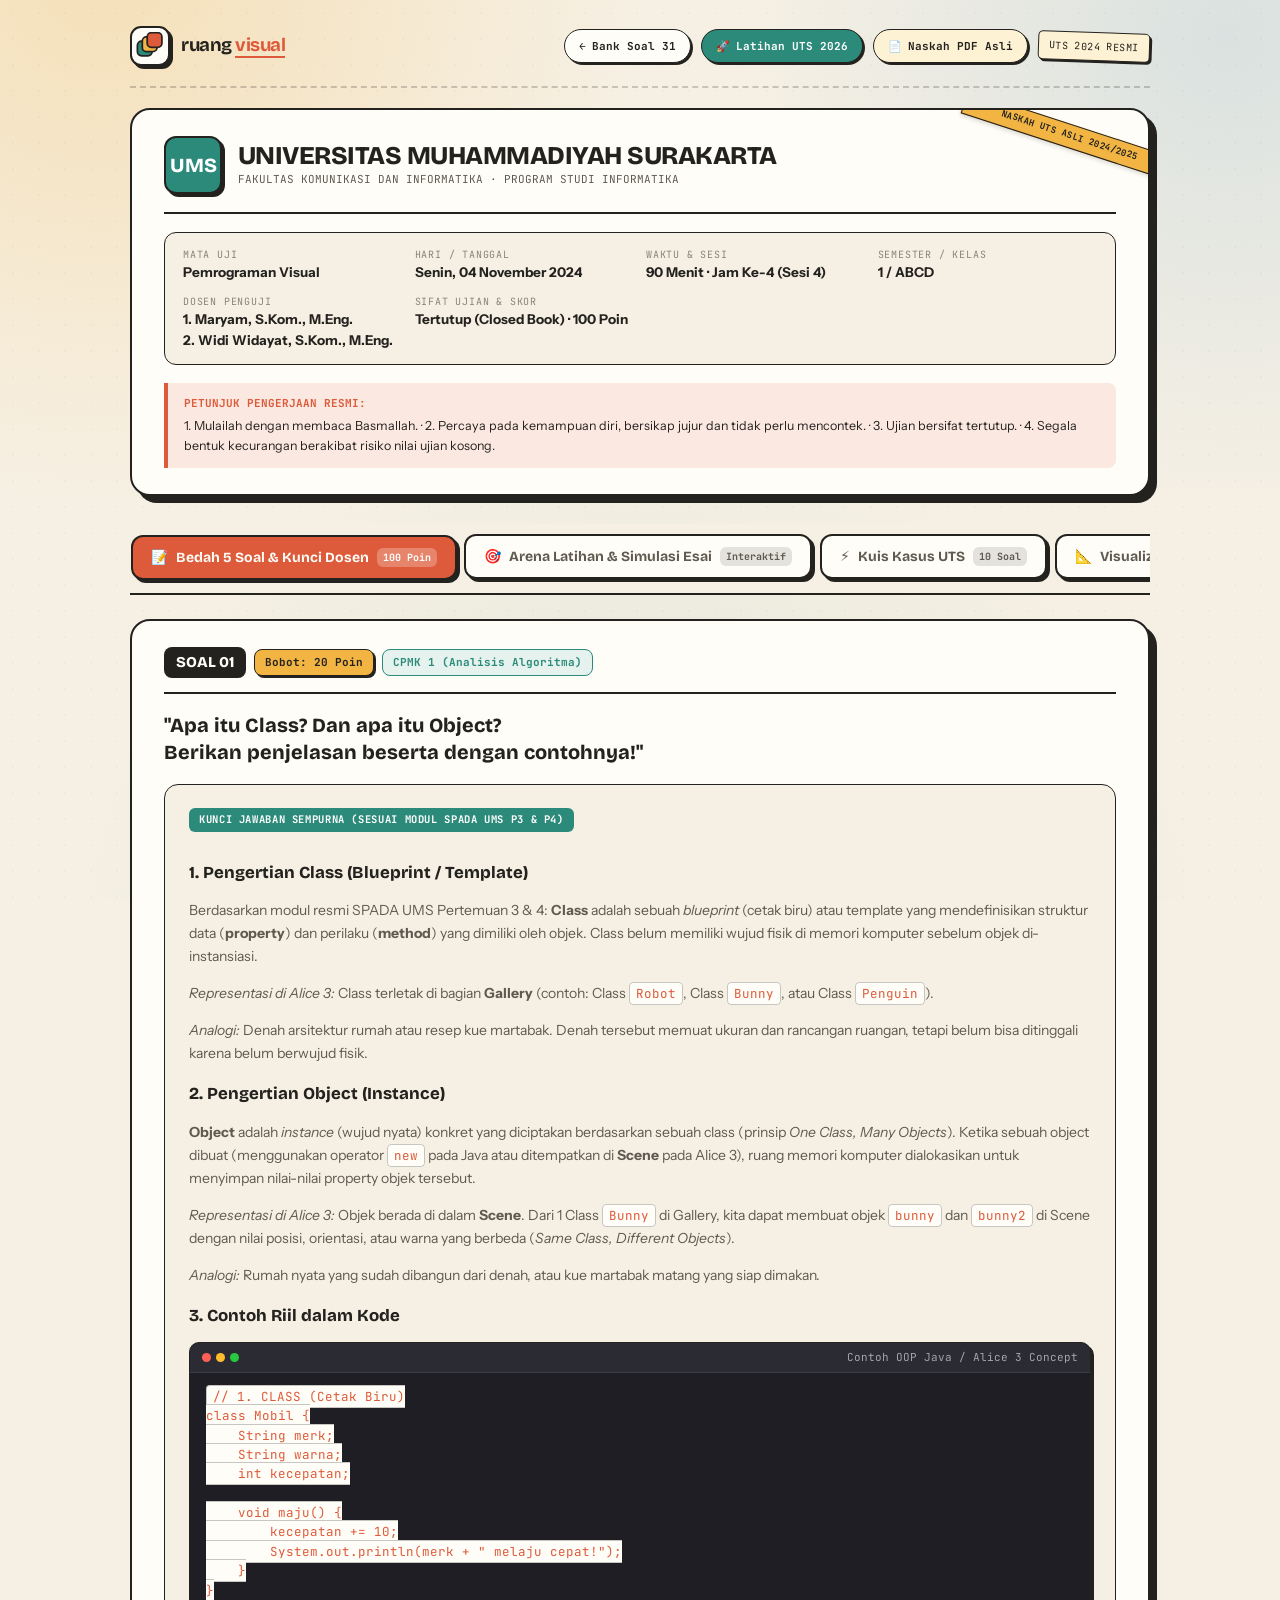
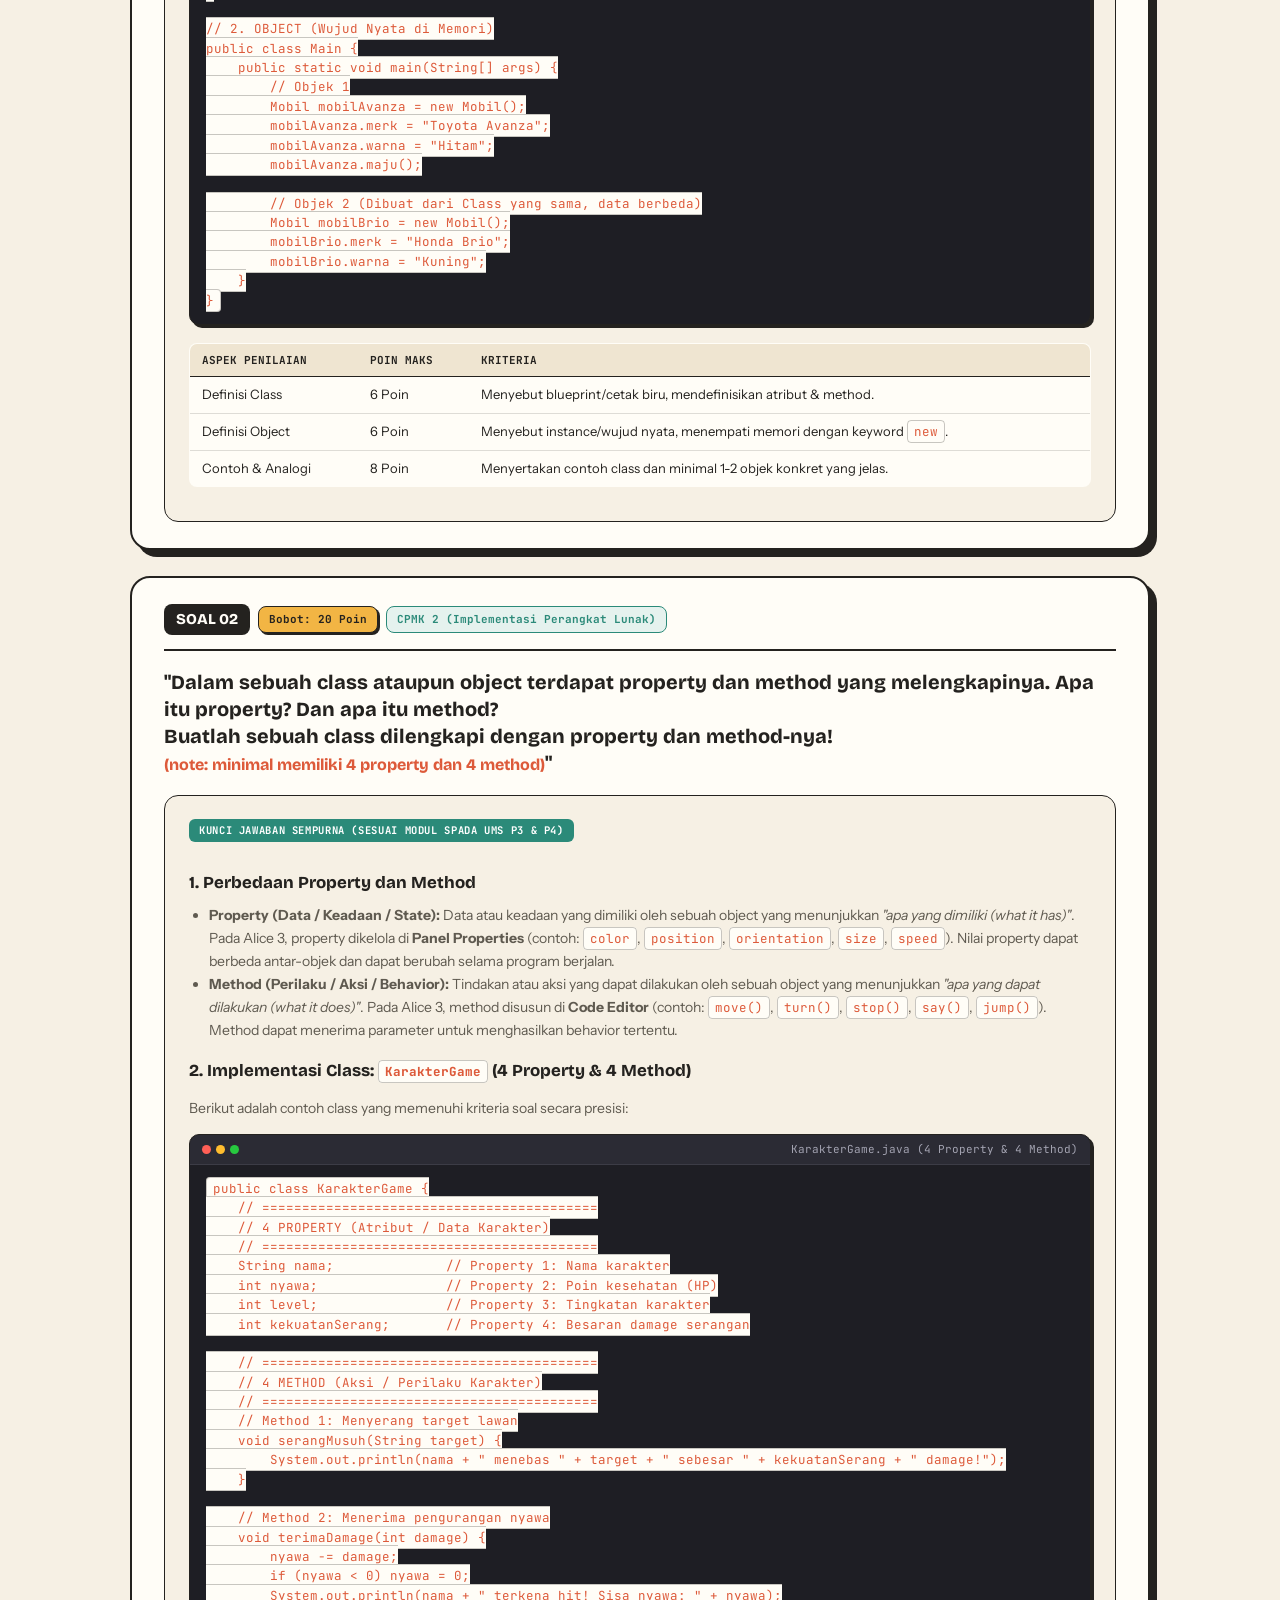
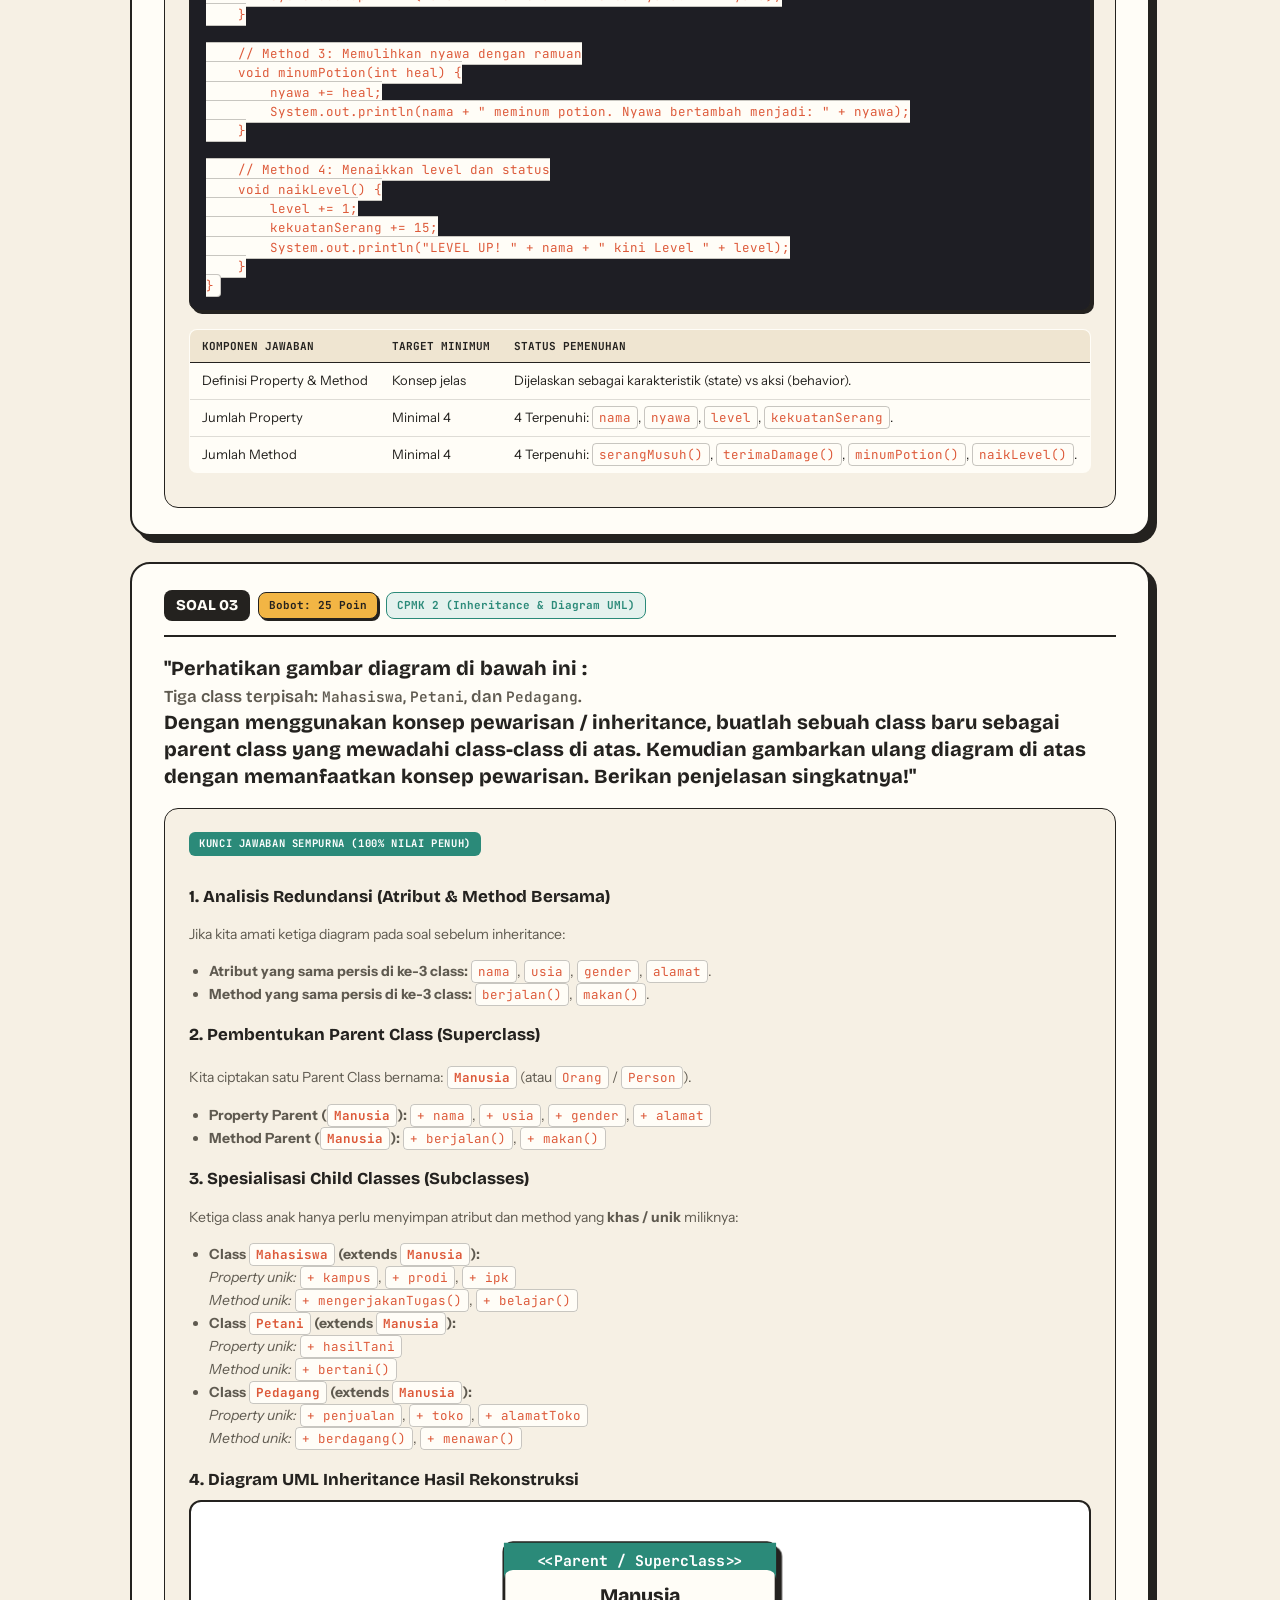
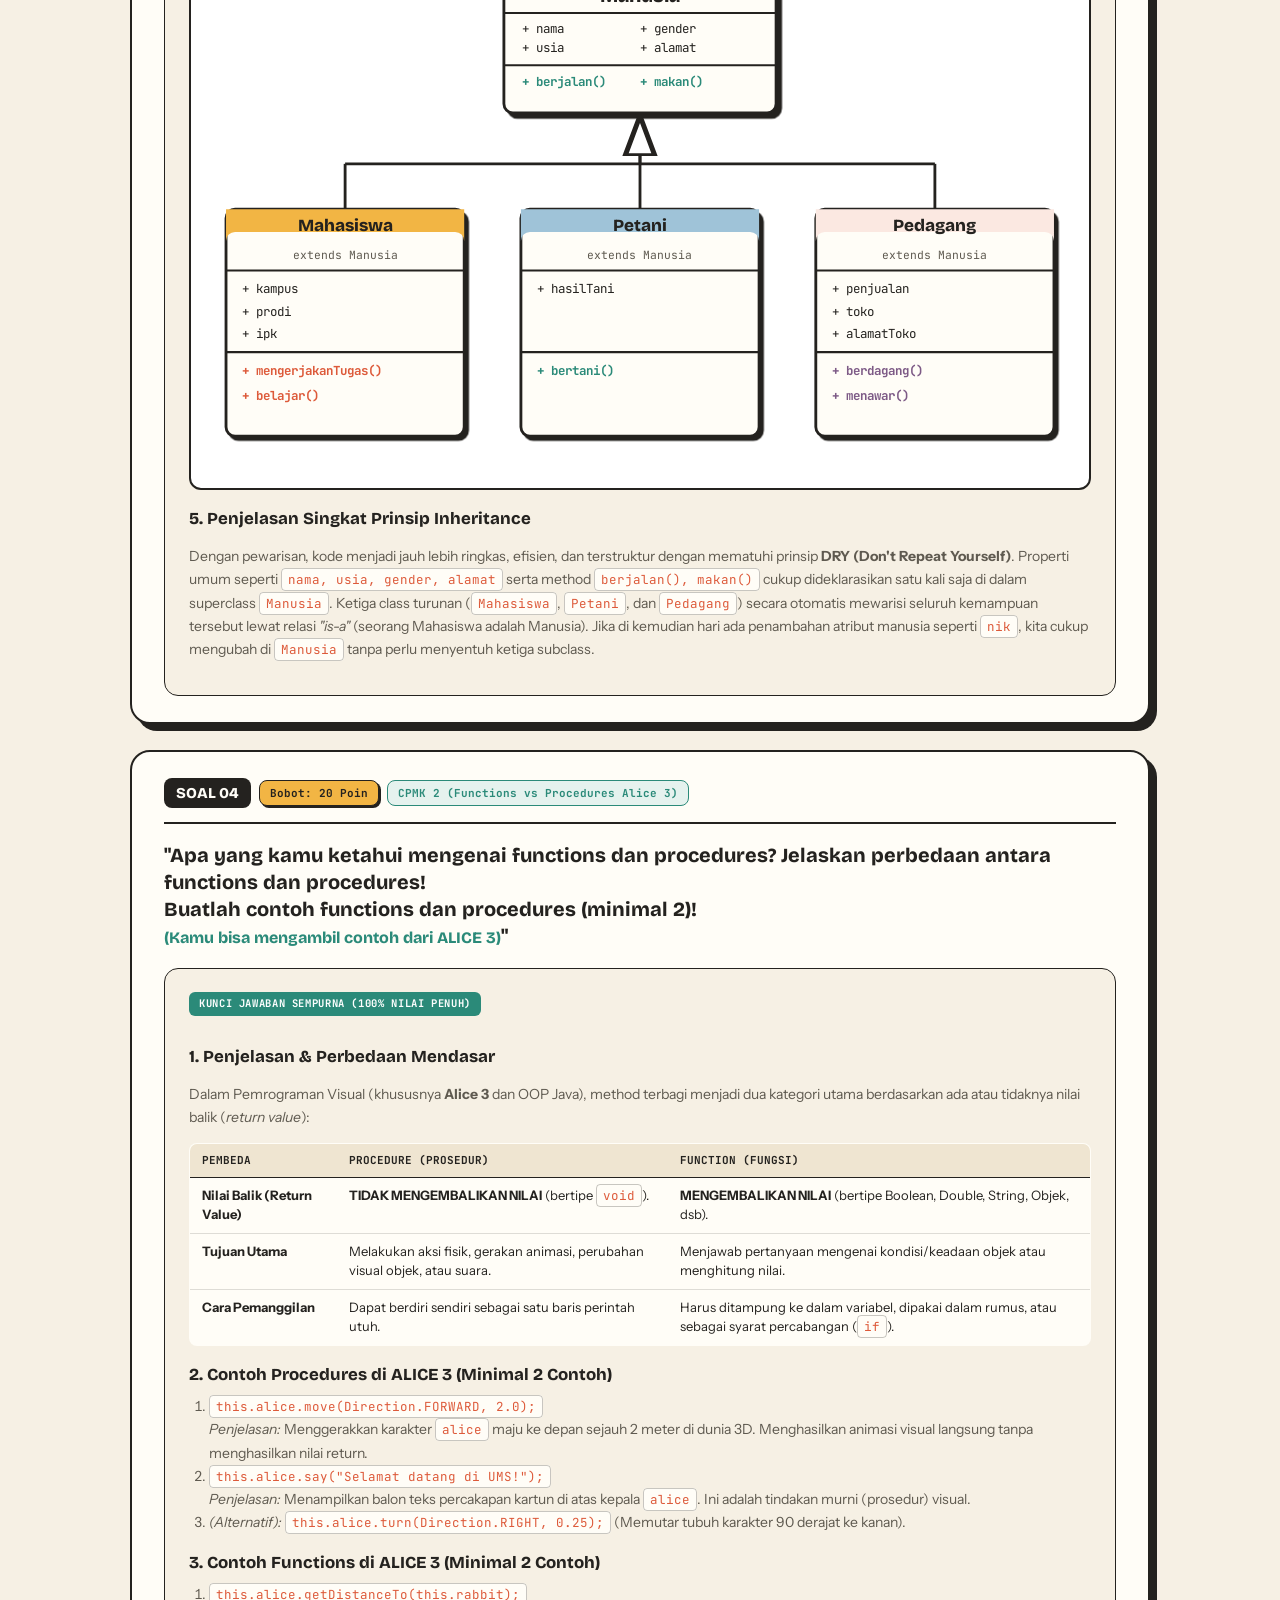
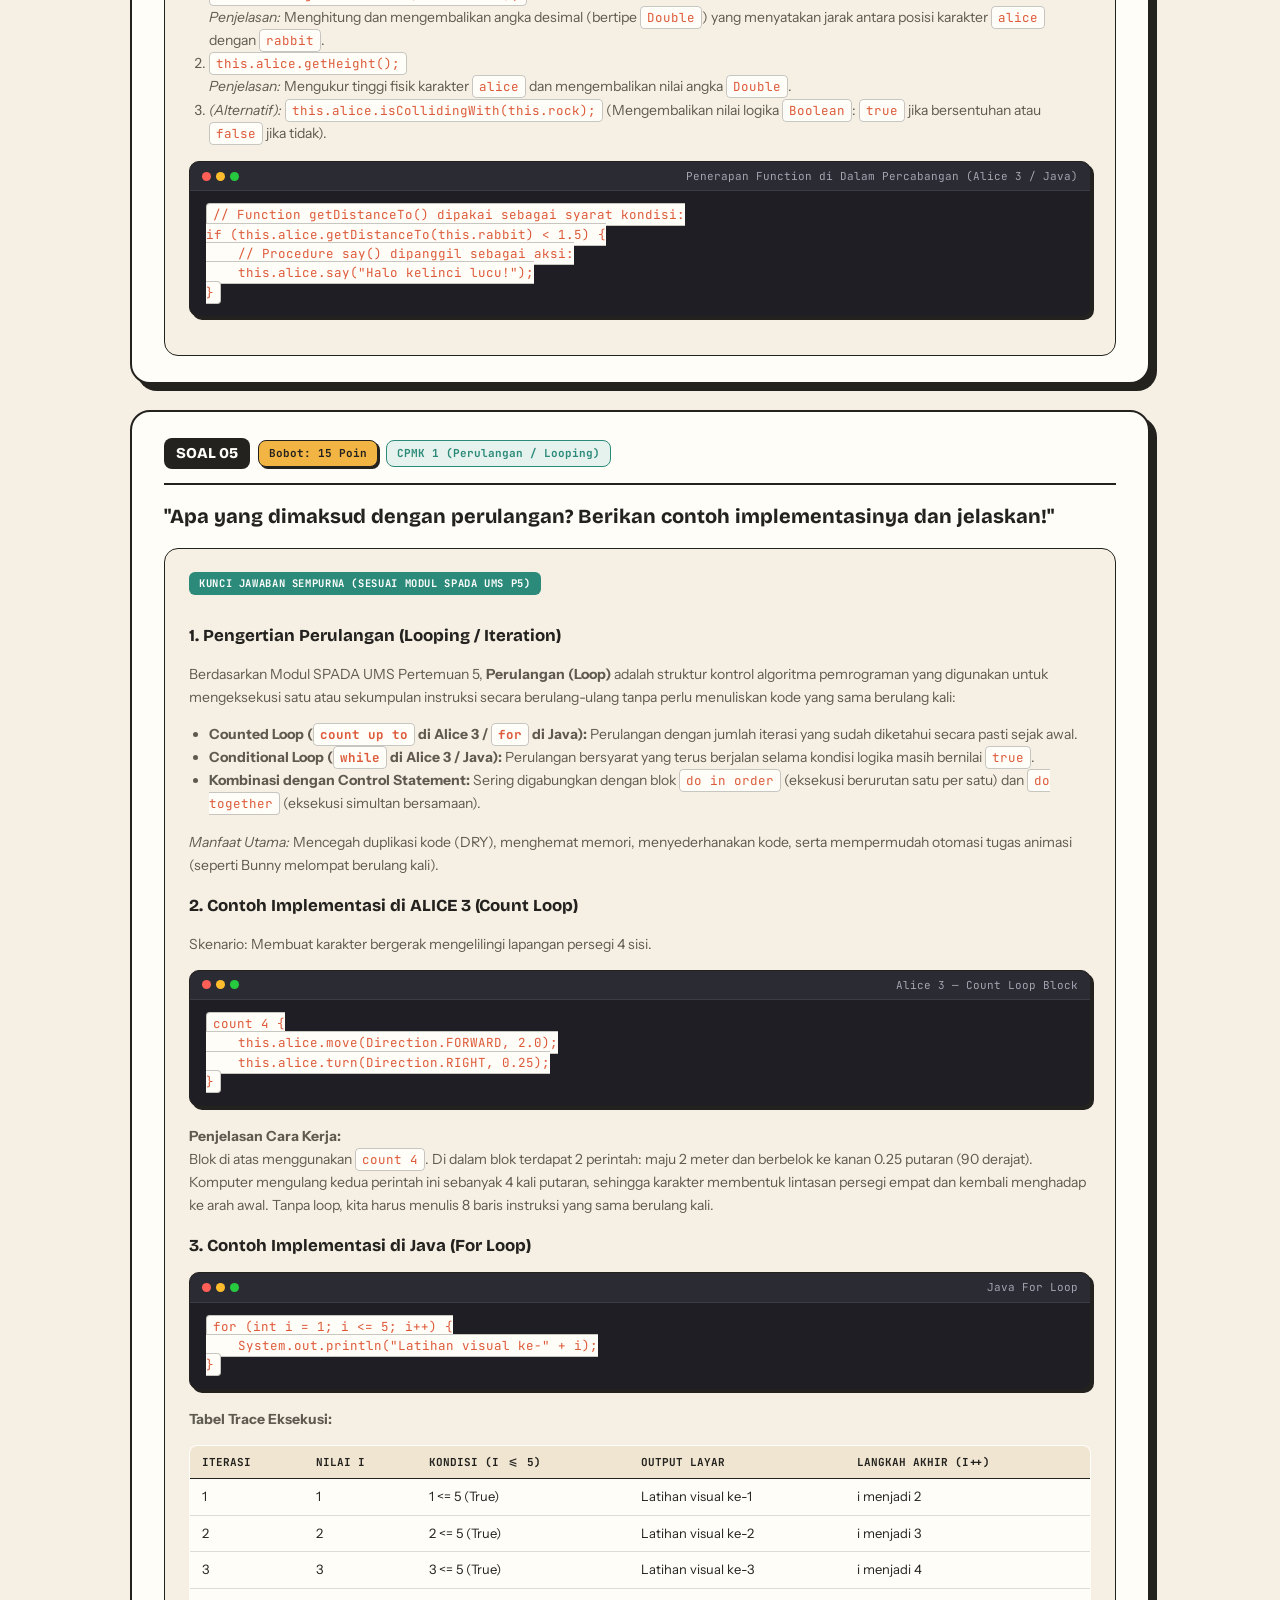
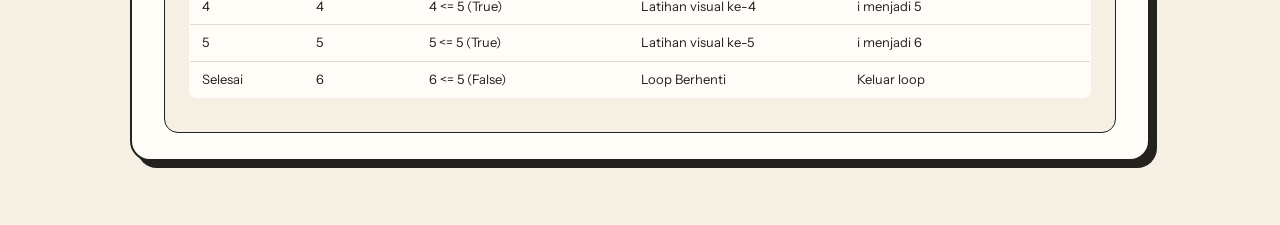
==== uts-2024.html @ ade7124d "refactor: selaraskan seluruh pembahasan uts-2024 dengan materi resmi SPADA UMS Pertemuan 1-7" ====
<!DOCTYPE html>
<html lang="id">
<head>
<meta charset="utf-8">
<meta name="viewport" content="width=device-width, initial-scale=1">
<title>Soal &amp; Pembahasan Resmi UTS Pemrograman Visual 2024/2025 — UMS</title>
<meta name="description" content="Halaman latihan dan pembahasan lengkap naskah asli UTS Gasal 2024/2025 Pemrograman Visual Informatika UMS. Dilengkapi simulator esai, kuis 10 kasus, visualizer diagram UML, dan kunci jawaban sempurna.">
<link rel="icon" href="favicon.svg" type="image/svg+xml">
<link rel="preconnect" href="https://fonts.googleapis.com">
<link rel="preconnect" href="https://fonts.gstatic.com" crossorigin>
<link href="https://fonts.googleapis.com/css2?family=Bricolage+Grotesque:opsz,wght@12..96,400..800&family=Instrument+Sans:ital,wght@0,400..700;1,400..600&family=JetBrains+Mono:wght@400;500;600;700&display=swap" rel="stylesheet">
<link rel="stylesheet" href="styles.css">

<style>
/* =========================================================
   Gaya Khusus Halaman Latihan UTS 2024 (Studio Paper Neo-Brutalist)
   ========================================================= */

/* Navigasi Khusus Top Header */
.exam-nav {
  display: flex;
  align-items: center;
  gap: 10px;
  flex-wrap: wrap;
}
.nav-pill {
  display: inline-flex;
  align-items: center;
  gap: 6px;
  padding: 8px 14px;
  border: 1.5px solid var(--ink);
  border-radius: 999px;
  background: var(--card);
  font-family: var(--mono);
  font-size: 11px;
  font-weight: 700;
  text-decoration: none;
  box-shadow: 2px 2px 0 var(--ink);
  transition: all .15s ease;
}
.nav-pill:hover {
  transform: translate(-1px, -1px);
  box-shadow: 4px 4px 0 var(--ink);
  background: var(--mustard-soft);
}
.nav-pill.active {
  background: var(--mustard);
  color: var(--ink);
}

/* Tabs Bar */
.exam-tabs-wrap {
  position: sticky;
  top: 0;
  z-index: 40;
  background: rgba(246, 240, 228, 0.94);
  backdrop-filter: blur(8px);
  border-bottom: 2px solid var(--ink);
  margin-top: 18px;
  padding: 10px 0;
}
.exam-tabs {
  display: flex;
  gap: 8px;
  overflow-x: auto;
  scrollbar-width: none;
  padding-bottom: 4px;
}
.exam-tabs::-webkit-scrollbar { display: none; }
.tab-trigger {
  display: inline-flex;
  align-items: center;
  gap: 8px;
  padding: 10px 18px;
  border: 2px solid var(--ink);
  border-radius: 12px;
  background: var(--card);
  font-family: var(--display);
  font-size: 14px;
  font-weight: 700;
  color: var(--ink-soft);
  cursor: pointer;
  box-shadow: 3px 3px 0 var(--ink);
  white-space: nowrap;
  transition: all .15s ease;
}
.tab-trigger:hover {
  transform: translate(-1px, -1px);
  box-shadow: 5px 5px 0 var(--ink);
  color: var(--ink);
}
.tab-trigger.active {
  background: var(--tomato);
  color: #fffdf7;
  border-color: var(--ink);
  box-shadow: 3px 3px 0 var(--ink);
  transform: translate(1px, 1px);
}
.tab-badge {
  font-family: var(--mono);
  font-size: 10px;
  padding: 2px 6px;
  border-radius: 6px;
  background: rgba(36,34,31,.12);
  color: inherit;
}
.tab-trigger.active .tab-badge {
  background: rgba(255,255,255,.25);
  color: #fff;
}

/* Tab Panes */
.exam-pane {
  display: none;
  animation: fadeIn .2s ease-out;
  padding-top: 24px;
}
.exam-pane.active {
  display: block;
}
@keyframes fadeIn {
  from { opacity: 0; transform: translateY(6px); }
  to { opacity: 1; transform: translateY(0); }
}

/* Kartu Naskah Resmi */
.official-header-card {
  border: 2px solid var(--ink);
  border-radius: var(--radius);
  background: var(--card);
  box-shadow: var(--shadow);
  padding: 26px clamp(18px, 4vw, 32px);
  margin-bottom: 28px;
  position: relative;
  overflow: hidden;
}
.official-header-card::before {
  content: "NASKAH UTS ASLI 2024/2025";
  position: absolute;
  top: 14px;
  right: -32px;
  background: var(--mustard);
  border: 1.5px solid var(--ink);
  font-family: var(--mono);
  font-size: 9px;
  font-weight: 700;
  padding: 4px 38px;
  transform: rotate(18deg);
  box-shadow: 0 2px 4px rgba(0,0,0,.15);
  letter-spacing: .08em;
}
.univ-brand {
  display: flex;
  align-items: center;
  gap: 16px;
  border-bottom: 2px solid var(--ink);
  padding-bottom: 18px;
  margin-bottom: 18px;
}
.univ-logo-box {
  width: 58px;
  height: 58px;
  border: 2px solid var(--ink);
  border-radius: 12px;
  background: var(--teal);
  color: #fff;
  display: grid;
  place-items: center;
  font-family: var(--display);
  font-weight: 800;
  font-size: 20px;
  box-shadow: 3px 3px 0 var(--ink);
  flex-shrink: 0;
}
.univ-titles h1 {
  margin: 0;
  font-size: clamp(1.2rem, 3vw, 1.6rem);
  font-weight: 800;
  letter-spacing: -.02em;
}
.univ-titles p {
  margin: 2px 0 0;
  font-family: var(--mono);
  font-size: 11px;
  color: var(--ink-soft);
}
.exam-meta-grid {
  display: grid;
  grid-template-columns: repeat(auto-fit, minmax(210px, 1fr));
  gap: 12px;
  margin-bottom: 18px;
  background: var(--paper);
  border: 1.5px solid var(--ink);
  border-radius: 12px;
  padding: 14px 18px;
}
.meta-item {
  display: flex;
  flex-direction: column;
}
.meta-label {
  font-family: var(--mono);
  font-size: 10px;
  text-transform: uppercase;
  letter-spacing: .08em;
  color: var(--ink-faint);
}
.meta-val {
  font-weight: 700;
  font-size: 13.5px;
  color: var(--ink);
}

.guidance-box {
  border-left: 4px solid var(--tomato);
  background: var(--tomato-soft);
  padding: 12px 16px;
  border-radius: 0 8px 8px 0;
  font-size: 12.5px;
  line-height: 1.6;
}
.guidance-box strong {
  display: block;
  font-family: var(--mono);
  font-size: 11px;
  text-transform: uppercase;
  margin-bottom: 4px;
  color: var(--tomato);
}

/* Kotak Soal & Pembahasan */
.q-post {
  border: 2px solid var(--ink);
  border-radius: var(--radius);
  background: var(--card);
  box-shadow: var(--shadow);
  padding: 26px clamp(18px, 3.5vw, 32px);
  margin-bottom: 26px;
  position: relative;
}
.q-post-header {
  display: flex;
  align-items: center;
  justify-content: space-between;
  gap: 14px;
  flex-wrap: wrap;
  padding-bottom: 14px;
  border-bottom: 2px solid var(--ink);
  margin-bottom: 18px;
}
.q-badge-group {
  display: flex;
  align-items: center;
  gap: 8px;
  flex-wrap: wrap;
}
.badge-qno {
  background: var(--ink);
  color: #fffdf7;
  font-family: var(--display);
  font-weight: 800;
  font-size: 15px;
  padding: 4px 12px;
  border-radius: 8px;
}
.badge-score {
  background: var(--mustard);
  color: var(--ink);
  border: 1.5px solid var(--ink);
  font-family: var(--mono);
  font-weight: 700;
  font-size: 11px;
  padding: 4px 10px;
  border-radius: 8px;
  box-shadow: 2px 2px 0 var(--ink);
}
.badge-cpmk {
  background: var(--teal-soft);
  color: var(--teal);
  border: 1.5px solid var(--teal);
  font-family: var(--mono);
  font-weight: 700;
  font-size: 11px;
  padding: 4px 10px;
  border-radius: 8px;
}
.q-statement {
  font-family: var(--display);
  font-size: 1.25rem;
  font-weight: 750;
  line-height: 1.35;
  color: var(--ink);
  margin: 0 0 16px;
}
.q-statement-sub {
  font-size: 14px;
  color: var(--ink-soft);
  margin-bottom: 18px;
  line-height: 1.6;
}

/* Bagian Solusi & Pembahasan */
.solution-card {
  background: var(--paper);
  border: 1.5px solid var(--ink);
  border-radius: 14px;
  padding: 20px clamp(14px, 3vw, 24px);
  margin-top: 18px;
}
.sol-tag {
  display: inline-flex;
  align-items: center;
  gap: 6px;
  background: var(--teal);
  color: #fff;
  font-family: var(--mono);
  font-size: 10.5px;
  font-weight: 700;
  padding: 4px 10px;
  border-radius: 6px;
  margin-bottom: 12px;
  text-transform: uppercase;
  letter-spacing: .06em;
}
.sol-content h4 {
  font-family: var(--display);
  font-size: 1.05rem;
  font-weight: 750;
  margin: 16px 0 8px;
  color: var(--ink);
}
.sol-content p, .sol-content li {
  font-size: 14px;
  line-height: 1.65;
  color: var(--ink-soft);
}
.sol-content ul, .sol-content ol {
  margin: 8px 0 16px 20px;
  padding: 0;
}
.sol-content code {
  font-family: var(--mono);
  font-size: 12.5px;
  background: var(--card);
  border: 1px solid rgba(36,34,31,.25);
  padding: 2px 6px;
  border-radius: 4px;
  color: var(--tomato);
}
.code-window {
  border: 1.5px solid var(--ink);
  border-radius: 10px;
  background: #1e1e24;
  color: #f3ecdc;
  margin: 14px 0 18px;
  overflow: hidden;
  box-shadow: 3px 3px 0 var(--ink);
}
.code-bar {
  display: flex;
  align-items: center;
  justify-content: space-between;
  padding: 6px 12px;
  background: #2b2b34;
  border-bottom: 1px solid #3c3c46;
  font-family: var(--mono);
  font-size: 11px;
  color: #a4a4b2;
}
.code-dots {
  display: flex;
  gap: 5px;
}
.code-dots span {
  width: 9px;
  height: 9px;
  border-radius: 50%;
  background: #555;
}
.code-dots span:nth-child(1) { background: #ff5f56; }
.code-dots span:nth-child(2) { background: #ffbd2e; }
.code-dots span:nth-child(3) { background: #27c93f; }
.code-window pre {
  margin: 0;
  padding: 14px 16px;
  overflow-x: auto;
  font-family: var(--mono);
  font-size: 12.5px;
  line-height: 1.55;
}

/* Tabel Rubrik & Analisis */
.rubrik-table {
  width: 100%;
  border-collapse: collapse;
  margin: 14px 0;
  font-size: 13px;
  background: var(--card);
  border: 1.5px solid var(--ink);
  border-radius: 8px;
  overflow: hidden;
}
.rubrik-table th {
  background: var(--paper-deep);
  border-bottom: 1.5px solid var(--ink);
  padding: 8px 12px;
  text-align: left;
  font-family: var(--mono);
  font-size: 11px;
  text-transform: uppercase;
  color: var(--ink);
}
.rubrik-table td {
  padding: 8px 12px;
  border-bottom: 1px solid rgba(36,34,31,.15);
  vertical-align: top;
}
.rubrik-table tr:last-child td { border-bottom: none; }

/* Interactive Simulator (Tab Latihan) */
.essay-sim-card {
  border: 2px solid var(--ink);
  border-radius: var(--radius);
  background: var(--card);
  box-shadow: var(--shadow);
  padding: 24px clamp(16px, 3.5vw, 28px);
  margin-bottom: 24px;
}
.sim-textarea {
  width: 100%;
  min-height: 110px;
  border: 1.5px solid var(--ink);
  border-radius: 10px;
  padding: 12px 14px;
  font-family: var(--font);
  font-size: 14px;
  background: #fff;
  color: var(--ink);
  resize: vertical;
  margin: 10px 0 14px;
  box-shadow: inset 1px 1px 3px rgba(0,0,0,.08);
}
.sim-textarea:focus {
  outline: none;
  border-color: var(--tomato);
  box-shadow: 0 0 0 3px var(--tomato-soft);
}
.sim-actions {
  display: flex;
  align-items: center;
  justify-content: space-between;
  gap: 12px;
  flex-wrap: wrap;
}
.score-slider-wrap {
  display: flex;
  align-items: center;
  gap: 10px;
  background: var(--paper);
  border: 1.5px solid var(--ink);
  padding: 6px 12px;
  border-radius: 8px;
}
.score-slider-wrap input[type=range] {
  cursor: pointer;
  accent-color: var(--tomato);
}
.score-val-badge {
  font-family: var(--mono);
  font-weight: 700;
  font-size: 13px;
  color: var(--tomato);
  min-width: 48px;
  text-align: right;
}

/* Score Sticky Summary Bar */
.exam-score-bar {
  border: 2px solid var(--ink);
  border-radius: 14px;
  background: var(--mustard);
  box-shadow: 5px 5px 0 var(--ink);
  padding: 16px 22px;
  margin-bottom: 24px;
  display: flex;
  align-items: center;
  justify-content: space-between;
  gap: 16px;
  flex-wrap: wrap;
}
.score-info h3 {
  margin: 0;
  font-family: var(--display);
  font-size: 1.2rem;
  font-weight: 800;
}
.score-info p {
  margin: 2px 0 0;
  font-size: 12.5px;
  font-family: var(--mono);
}
.score-tally-box {
  display: flex;
  align-items: center;
  gap: 14px;
}
.score-big-num {
  font-family: var(--display);
  font-size: 2.2rem;
  font-weight: 850;
  line-height: 1;
}
.grade-pill {
  padding: 4px 14px;
  border: 2px solid var(--ink);
  border-radius: 999px;
  background: var(--card);
  font-family: var(--mono);
  font-weight: 800;
  font-size: 14px;
  box-shadow: 2px 2px 0 var(--ink);
}

/* Quiz Option Buttons */
.mc-grid {
  display: flex;
  flex-direction: column;
  gap: 10px;
  margin: 14px 0;
}
.mc-opt-btn {
  display: flex;
  align-items: flex-start;
  gap: 12px;
  width: 100%;
  text-align: left;
  padding: 12px 16px;
  border: 1.5px solid var(--ink);
  border-radius: 10px;
  background: var(--card);
  cursor: pointer;
  font-size: 14px;
  line-height: 1.45;
  color: var(--ink);
  box-shadow: 2px 2px 0 var(--ink);
  transition: all .15s ease;
}
.mc-opt-btn:hover {
  background: var(--mustard-soft);
  transform: translate(-1px, -1px);
  box-shadow: 3px 3px 0 var(--ink);
}
.mc-opt-btn.correct {
  background: var(--teal-soft) !important;
  border-color: var(--teal) !important;
  color: var(--teal) !important;
  font-weight: 700;
}
.mc-opt-btn.wrong {
  background: var(--tomato-soft) !important;
  border-color: var(--tomato) !important;
  color: var(--tomato) !important;
  opacity: .85;
}
.mc-key {
  font-family: var(--mono);
  font-weight: 700;
  background: var(--paper-deep);
  border: 1px solid var(--ink);
  padding: 2px 7px;
  border-radius: 5px;
  flex-shrink: 0;
  font-size: 12px;
}

/* Diagram Container & Switcher */
.diagram-stage {
  border: 2px solid var(--ink);
  border-radius: var(--radius);
  background: var(--card);
  box-shadow: var(--shadow);
  padding: 24px;
  margin-bottom: 26px;
}
.diagram-controls {
  display: flex;
  align-items: center;
  gap: 10px;
  margin-bottom: 20px;
  flex-wrap: wrap;
}
.diag-btn {
  padding: 8px 16px;
  border: 1.5px solid var(--ink);
  border-radius: 8px;
  background: var(--paper);
  font-family: var(--display);
  font-weight: 700;
  font-size: 13px;
  cursor: pointer;
  box-shadow: 2px 2px 0 var(--ink);
  transition: all .15s ease;
}
.diag-btn:hover {
  background: var(--mustard-soft);
}
.diag-btn.active {
  background: var(--mustard);
  transform: translate(1px, 1px);
  box-shadow: 1px 1px 0 var(--ink);
}
.diagram-canvas {
  background: var(--paper);
  border: 1.5px solid var(--ink);
  border-radius: 12px;
  padding: 20px;
  overflow-x: auto;
  text-align: center;
}
.diagram-canvas svg {
  max-width: 100%;
  height: auto;
}

/* Print Sheet A4 Styles */
@media print {
  body {
    background: #fff !important;
    color: #000 !important;
  }
  body::before, .site-head, .exam-nav, .exam-tabs-wrap, .exam-score-bar, .sim-actions, .sim-textarea, .no-print, .btn {
    display: none !important;
  }
  .shell {
    width: 100% !important;
    max-width: 100% !important;
    padding: 0 !important;
    margin: 0 !important;
  }
  .exam-pane {
    display: none !important;
  }
  #pane-cheatsheet {
    display: block !important;
    padding: 0 !important;
  }
  .print-a4-paper {
    border: none !important;
    box-shadow: none !important;
    padding: 0 !important;
    margin: 0 !important;
    background: transparent !important;
  }
  .q-post, .official-header-card {
    page-break-inside: avoid;
    box-shadow: none !important;
    border: 1px solid #666 !important;
  }
}
</style>
</head>
<body>

<main class="shell">

  <!-- ================= TOP HEADER ================= -->
  <header class="site-head">
    <a class="brand" href="index.html" aria-label="Kembali ke Beranda Ruang Visual">
      <span class="brand-mark" aria-hidden="true">
        <svg viewBox="0 0 40 40">
          <rect x="2" y="13" width="21" height="21" rx="6" fill="#2b8a79" stroke="#24221f" stroke-width="2.5"/>
          <rect x="9" y="7" width="21" height="21" rx="6" fill="#f2b544" stroke="#24221f" stroke-width="2.5"/>
          <rect x="16" y="1" width="21" height="21" rx="6" fill="#dd5a3a" stroke="#24221f" stroke-width="2.5"/>
        </svg>
      </span>
      <span class="brand-text">ruang <em>visual</em></span>
    </a>
    
    <div class="exam-nav">
      <a href="index.html" class="nav-pill" title="Ke Bank Soal Pilihan Ganda 31 Soal">
        <span>←</span> Bank Soal 31
      </a>
      <a href="uts-2026.html" class="nav-pill" style="background:var(--teal); color:#fff;" title="Halaman Khusus Latihan UTS 2026">
        <span>🚀</span> Latihan UTS 2026
      </a>
      <a href="docs/uts-2024-pemrograman-visual.pdf" target="_blank" class="nav-pill" style="background:var(--mustard-soft);" title="Buka Naskah Asli PDF">
        <span>📄</span> Naskah PDF Asli
      </a>
      <span class="stamp-badge">UTS 2024 RESMI</span>
    </div>
  </header>

  <!-- ================= HERO & INFO NASKAH ================= -->
  <section class="official-header-card" style="margin-top:20px;">
    <div class="univ-brand">
      <div class="univ-logo-box">UMS</div>
      <div class="univ-titles">
        <h1>UNIVERSITAS MUHAMMADIYAH SURAKARTA</h1>
        <p>FAKULTAS KOMUNIKASI DAN INFORMATIKA · PROGRAM STUDI INFORMATIKA</p>
      </div>
    </div>

    <div class="exam-meta-grid">
      <div class="meta-item">
        <span class="meta-label">Mata Uji</span>
        <span class="meta-val">Pemrograman Visual</span>
      </div>
      <div class="meta-item">
        <span class="meta-label">Hari / Tanggal</span>
        <span class="meta-val">Senin, 04 November 2024</span>
      </div>
      <div class="meta-item">
        <span class="meta-label">Waktu &amp; Sesi</span>
        <span class="meta-val">90 Menit · Jam Ke-4 (Sesi 4)</span>
      </div>
      <div class="meta-item">
        <span class="meta-label">Semester / Kelas</span>
        <span class="meta-val">1 / ABCD</span>
      </div>
      <div class="meta-item">
        <span class="meta-label">Dosen Penguji</span>
        <span class="meta-val">1. Maryam, S.Kom., M.Eng.<br>2. Widi Widayat, S.Kom., M.Eng.</span>
      </div>
      <div class="meta-item">
        <span class="meta-label">Sifat Ujian &amp; Skor</span>
        <span class="meta-val">Tertutup (Closed Book) · 100 Poin</span>
      </div>
    </div>

    <div class="guidance-box">
      <strong>Petunjuk Pengerjaan Resmi:</strong>
      1. Mulailah dengan membaca Basmallah. · 2. Percaya pada kemampuan diri, bersikap jujur dan tidak perlu mencontek. · 3. Ujian bersifat tertutup. · 4. Segala bentuk kecurangan berakibat risiko nilai ujian kosong.
    </div>
  </section>

  <!-- ================= TABS NAVIGATION ================= -->
  <div class="exam-tabs-wrap">
    <div class="exam-tabs" role="tablist">
      <button class="tab-trigger active" onclick="switchExamTab('solusi', this)" role="tab" aria-selected="true">
        <span>📝</span> Bedah 5 Soal &amp; Kunci Dosen <span class="tab-badge">100 Poin</span>
      </button>
      <button class="tab-trigger" onclick="switchExamTab('latihan', this)" role="tab" aria-selected="false">
        <span>🎯</span> Arena Latihan &amp; Simulasi Esai <span class="tab-badge">Interaktif</span>
      </button>
      <button class="tab-trigger" onclick="switchExamTab('kuis', this)" role="tab" aria-selected="false">
        <span>⚡</span> Kuis Kasus UTS <span class="tab-badge">10 Soal</span>
      </button>
      <button class="tab-trigger" onclick="switchExamTab('diagram', this)" role="tab" aria-selected="false">
        <span>📐</span> Visualizer Diagram UML &amp; Alice 3 <span class="tab-badge">Lab</span>
      </button>
      <button class="tab-trigger" onclick="switchExamTab('cheatsheet', this)" role="tab" aria-selected="false">
        <span>🖨️</span> Catatan Ringkas A4 <span class="tab-badge">Siap Cetak</span>
      </button>
    </div>
  </div>

  <!-- ================= TAB 1: BEDAH 5 SOAL & KUNCI DOSEN ================= -->
  <div id="pane-solusi" class="exam-pane active">

    <!-- SOAL 1 -->
    <article class="q-post">
      <div class="q-post-header">
        <div class="q-badge-group">
          <span class="badge-qno">SOAL 01</span>
          <span class="badge-score">Bobot: 20 Poin</span>
          <span class="badge-cpmk">CPMK 1 (Analisis Algoritma)</span>
        </div>
      </div>

      <h2 class="q-statement">"Apa itu Class? Dan apa itu Object?<br>Berikan penjelasan beserta dengan contohnya!"</h2>

      <div class="solution-card">
        <span class="sol-tag">Kunci Jawaban Sempurna (Sesuai Modul SPADA UMS P3 &amp; P4)</span>
        <div class="sol-content">
          <h4>1. Pengertian Class (Blueprint / Template)</h4>
          <p>
            Berdasarkan modul resmi SPADA UMS Pertemuan 3 &amp; 4: <strong>Class</strong> adalah sebuah <em>blueprint</em> (cetak biru) atau template yang mendefinisikan struktur data (<strong>property</strong>) dan perilaku (<strong>method</strong>) yang dimiliki oleh objek. Class belum memiliki wujud fisik di memori komputer sebelum objek di-instansiasi.
          </p>
          <p>
            <em>Representasi di Alice 3:</em> Class terletak di bagian <strong>Gallery</strong> (contoh: Class <code>Robot</code>, Class <code>Bunny</code>, atau Class <code>Penguin</code>).
          </p>
          <p>
            <em>Analogi:</em> Denah arsitektur rumah atau resep kue martabak. Denah tersebut memuat ukuran dan rancangan ruangan, tetapi belum bisa ditinggali karena belum berwujud fisik.
          </p>

          <h4>2. Pengertian Object (Instance)</h4>
          <p>
            <strong>Object</strong> adalah <em>instance</em> (wujud nyata) konkret yang diciptakan berdasarkan sebuah class (prinsip <em>One Class, Many Objects</em>). Ketika sebuah object dibuat (menggunakan operator <code>new</code> pada Java atau ditempatkan di <strong>Scene</strong> pada Alice 3), ruang memori komputer dialokasikan untuk menyimpan nilai-nilai property objek tersebut.
          </p>
          <p>
            <em>Representasi di Alice 3:</em> Objek berada di dalam <strong>Scene</strong>. Dari 1 Class <code>Bunny</code> di Gallery, kita dapat membuat objek <code>bunny</code> dan <code>bunny2</code> di Scene dengan nilai posisi, orientasi, atau warna yang berbeda (<em>Same Class, Different Objects</em>).
          </p>
          <p>
            <em>Analogi:</em> Rumah nyata yang sudah dibangun dari denah, atau kue martabak matang yang siap dimakan.
          </p>

          <h4>3. Contoh Riil dalam Kode</h4>
          <div class="code-window">
            <div class="code-bar">
              <div class="code-dots"><span></span><span></span><span></span></div>
              <span>Contoh OOP Java / Alice 3 Concept</span>
            </div>
            <pre><code>// 1. CLASS (Cetak Biru)
class Mobil {
    String merk;
    String warna;
    int kecepatan;

    void maju() {
        kecepatan += 10;
        System.out.println(merk + " melaju cepat!");
    }
}

// 2. OBJECT (Wujud Nyata di Memori)
public class Main {
    public static void main(String[] args) {
        // Objek 1
        Mobil mobilAvanza = new Mobil();
        mobilAvanza.merk = "Toyota Avanza";
        mobilAvanza.warna = "Hitam";
        mobilAvanza.maju();

        // Objek 2 (Dibuat dari Class yang sama, data berbeda)
        Mobil mobilBrio = new Mobil();
        mobilBrio.merk = "Honda Brio";
        mobilBrio.warna = "Kuning";
    }
}</code></pre>
          </div>

          <table class="rubrik-table">
            <thead>
              <tr>
                <th>Aspek Penilaian</th>
                <th>Poin Maks</th>
                <th>Kriteria</th>
              </tr>
            </thead>
            <tbody>
              <tr>
                <td>Definisi Class</td>
                <td>6 Poin</td>
                <td>Menyebut blueprint/cetak biru, mendefinisikan atribut &amp; method.</td>
              </tr>
              <tr>
                <td>Definisi Object</td>
                <td>6 Poin</td>
                <td>Menyebut instance/wujud nyata, menempati memori dengan keyword <code>new</code>.</td>
              </tr>
              <tr>
                <td>Contoh &amp; Analogi</td>
                <td>8 Poin</td>
                <td>Menyertakan contoh class dan minimal 1-2 objek konkret yang jelas.</td>
              </tr>
            </tbody>
          </table>
        </div>
      </div>
    </article>

    <!-- SOAL 2 -->
    <article class="q-post">
      <div class="q-post-header">
        <div class="q-badge-group">
          <span class="badge-qno">SOAL 02</span>
          <span class="badge-score">Bobot: 20 Poin</span>
          <span class="badge-cpmk">CPMK 2 (Implementasi Perangkat Lunak)</span>
        </div>
      </div>

      <h2 class="q-statement">
        "Dalam sebuah class ataupun object terdapat property dan method yang melengkapinya. Apa itu property? Dan apa itu method?<br>
        Buatlah sebuah class dilengkapi dengan property dan method-nya!<br>
        <span style="color:var(--tomato); font-size:1rem;">(note: minimal memiliki 4 property dan 4 method)</span>"
      </h2>

      <div class="solution-card">
        <span class="sol-tag">Kunci Jawaban Sempurna (Sesuai Modul SPADA UMS P3 &amp; P4)</span>
        <div class="sol-content">
          <h4>1. Perbedaan Property dan Method</h4>
          <ul>
            <li>
              <strong>Property (Data / Keadaan / State):</strong> Data atau keadaan yang dimiliki oleh sebuah object yang menunjukkan <em>"apa yang dimiliki (what it has)"</em>. Pada Alice 3, property dikelola di <strong>Panel Properties</strong> (contoh: <code>color</code>, <code>position</code>, <code>orientation</code>, <code>size</code>, <code>speed</code>). Nilai property dapat berbeda antar-objek dan dapat berubah selama program berjalan.
            </li>
            <li>
              <strong>Method (Perilaku / Aksi / Behavior):</strong> Tindakan atau aksi yang dapat dilakukan oleh sebuah object yang menunjukkan <em>"apa yang dapat dilakukan (what it does)"</em>. Pada Alice 3, method disusun di <strong>Code Editor</strong> (contoh: <code>move()</code>, <code>turn()</code>, <code>stop()</code>, <code>say()</code>, <code>jump()</code>). Method dapat menerima parameter untuk menghasilkan behavior tertentu.
            </li>
          </ul>

          <h4>2. Implementasi Class: <code>KarakterGame</code> (4 Property &amp; 4 Method)</h4>
          <p>Berikut adalah contoh class yang memenuhi kriteria soal secara presisi:</p>

          <div class="code-window">
            <div class="code-bar">
              <div class="code-dots"><span></span><span></span><span></span></div>
              <span>KarakterGame.java (4 Property &amp; 4 Method)</span>
            </div>
            <pre><code>public class KarakterGame {
    // ==========================================
    // 4 PROPERTY (Atribut / Data Karakter)
    // ==========================================
    String nama;              // Property 1: Nama karakter
    int nyawa;                // Property 2: Poin kesehatan (HP)
    int level;                // Property 3: Tingkatan karakter
    int kekuatanSerang;       // Property 4: Besaran damage serangan

    // ==========================================
    // 4 METHOD (Aksi / Perilaku Karakter)
    // ==========================================
    // Method 1: Menyerang target lawan
    void serangMusuh(String target) {
        System.out.println(nama + " menebas " + target + " sebesar " + kekuatanSerang + " damage!");
    }

    // Method 2: Menerima pengurangan nyawa
    void terimaDamage(int damage) {
        nyawa -= damage;
        if (nyawa < 0) nyawa = 0;
        System.out.println(nama + " terkena hit! Sisa nyawa: " + nyawa);
    }

    // Method 3: Memulihkan nyawa dengan ramuan
    void minumPotion(int heal) {
        nyawa += heal;
        System.out.println(nama + " meminum potion. Nyawa bertambah menjadi: " + nyawa);
    }

    // Method 4: Menaikkan level dan status
    void naikLevel() {
        level += 1;
        kekuatanSerang += 15;
        System.out.println("LEVEL UP! " + nama + " kini Level " + level);
    }
}</code></pre>
          </div>

          <table class="rubrik-table">
            <thead>
              <tr>
                <th>Komponen Jawaban</th>
                <th>Target Minimum</th>
                <th>Status Pemenuhan</th>
              </tr>
            </thead>
            <tbody>
              <tr>
                <td>Definisi Property &amp; Method</td>
                <td>Konsep jelas</td>
                <td>Dijelaskan sebagai karakteristik (state) vs aksi (behavior).</td>
              </tr>
              <tr>
                <td>Jumlah Property</td>
                <td>Minimal 4</td>
                <td>4 Terpenuhi: <code>nama</code>, <code>nyawa</code>, <code>level</code>, <code>kekuatanSerang</code>.</td>
              </tr>
              <tr>
                <td>Jumlah Method</td>
                <td>Minimal 4</td>
                <td>4 Terpenuhi: <code>serangMusuh()</code>, <code>terimaDamage()</code>, <code>minumPotion()</code>, <code>naikLevel()</code>.</td>
              </tr>
            </tbody>
          </table>
        </div>
      </div>
    </article>

    <!-- SOAL 3 -->
    <article class="q-post">
      <div class="q-post-header">
        <div class="q-badge-group">
          <span class="badge-qno">SOAL 03</span>
          <span class="badge-score">Bobot: 25 Poin</span>
          <span class="badge-cpmk">CPMK 2 (Inheritance &amp; Diagram UML)</span>
        </div>
      </div>

      <h2 class="q-statement">
        "Perhatikan gambar diagram di bawah ini :<br>
        <span style="font-size:1.05rem; font-weight:600; color:var(--ink-soft);">
          Tiga class terpisah: <code>Mahasiswa</code>, <code>Petani</code>, dan <code>Pedagang</code>.
        </span><br>
        Dengan menggunakan konsep pewarisan / inheritance, buatlah sebuah class baru sebagai parent class yang mewadahi class-class di atas. Kemudian gambarkan ulang diagram di atas dengan memanfaatkan konsep pewarisan. Berikan penjelasan singkatnya!"
      </h2>

      <div class="solution-card">
        <span class="sol-tag">Kunci Jawaban Sempurna (100% Nilai Penuh)</span>
        <div class="sol-content">
          <h4>1. Analisis Redundansi (Atribut &amp; Method Bersama)</h4>
          <p>
            Jika kita amati ketiga diagram pada soal sebelum inheritance:
          </p>
          <ul>
            <li><strong>Atribut yang sama persis di ke-3 class:</strong> <code>nama</code>, <code>usia</code>, <code>gender</code>, <code>alamat</code>.</li>
            <li><strong>Method yang sama persis di ke-3 class:</strong> <code>berjalan()</code>, <code>makan()</code>.</li>
          </ul>

          <h4>2. Pembentukan Parent Class (Superclass)</h4>
          <p>
            Kita ciptakan satu Parent Class bernama: <strong style="color:var(--teal); font-size:1.1rem;"><code>Manusia</code></strong> (atau <code>Orang</code> / <code>Person</code>).
          </p>
          <ul>
            <li><strong>Property Parent (<code>Manusia</code>):</strong> <code>+ nama</code>, <code>+ usia</code>, <code>+ gender</code>, <code>+ alamat</code></li>
            <li><strong>Method Parent (<code>Manusia</code>):</strong> <code>+ berjalan()</code>, <code>+ makan()</code></li>
          </ul>

          <h4>3. Spesialisasi Child Classes (Subclasses)</h4>
          <p>Ketiga class anak hanya perlu menyimpan atribut dan method yang <strong>khas / unik</strong> miliknya:</p>
          <ul>
            <li>
              <strong>Class <code>Mahasiswa</code> (extends <code>Manusia</code>):</strong><br>
              <em>Property unik:</em> <code>+ kampus</code>, <code>+ prodi</code>, <code>+ ipk</code><br>
              <em>Method unik:</em> <code>+ mengerjakanTugas()</code>, <code>+ belajar()</code>
            </li>
            <li>
              <strong>Class <code>Petani</code> (extends <code>Manusia</code>):</strong><br>
              <em>Property unik:</em> <code>+ hasilTani</code><br>
              <em>Method unik:</em> <code>+ bertani()</code>
            </li>
            <li>
              <strong>Class <code>Pedagang</code> (extends <code>Manusia</code>):</strong><br>
              <em>Property unik:</em> <code>+ penjualan</code>, <code>+ toko</code>, <code>+ alamatToko</code><br>
              <em>Method unik:</em> <code>+ berdagang()</code>, <code>+ menawar()</code>
            </li>
          </ul>

          <h4>4. Diagram UML Inheritance Hasil Rekonstruksi</h4>
          <div class="diagram-canvas" style="background:#fff; border:2px solid var(--ink); border-radius:12px; padding:18px;">
            <svg viewBox="0 0 760 480" width="100%" height="auto" xmlns="http://www.w3.org/2000/svg">
              <defs>
                <!-- Panah UML Generalization (Hollow Closed Triangle) -->
                <marker id="umlArrow" viewBox="0 0 16 16" refX="15" refY="8" markerWidth="14" markerHeight="14" orient="auto">
                  <polygon points="0 2, 16 8, 0 14" fill="#fff" stroke="#24221f" stroke-width="2"/>
                </marker>
              </defs>

              <!-- PARENT CLASS: MANUSIA -->
              <g transform="translate(260, 20)">
                <rect width="240" height="150" rx="8" fill="#fffdf7" stroke="#24221f" stroke-width="2.5" filter="drop-shadow(4px 4px 0 #24221f)"/>
                <path d="M0 0h240v32a8 8 0 0 0-8-8H8a8 8 0 0 0-8 8Z" fill="#2b8a79"/>
                <text x="120" y="21" font-family="'JetBrains Mono', monospace" font-size="13" font-weight="700" fill="#fff" text-anchor="middle">&lt;&lt;Parent / Superclass&gt;&gt;</text>
                <text x="120" y="52" font-family="'Bricolage Grotesque', sans-serif" font-size="17" font-weight="800" fill="#24221f" text-anchor="middle">Manusia</text>
                <line x1="0" y1="62" x2="240" y2="62" stroke="#24221f" stroke-width="1.8"/>
                <text x="16" y="80" font-family="'JetBrains Mono', monospace" font-size="11" fill="#24221f">+ nama</text>
                <text x="16" y="96" font-family="'JetBrains Mono', monospace" font-size="11" fill="#24221f">+ usia</text>
                <text x="120" y="80" font-family="'JetBrains Mono', monospace" font-size="11" fill="#24221f">+ gender</text>
                <text x="120" y="96" font-family="'JetBrains Mono', monospace" font-size="11" fill="#24221f">+ alamat</text>
                <line x1="0" y1="108" x2="240" y2="108" stroke="#24221f" stroke-width="1.8"/>
                <text x="16" y="126" font-family="'JetBrains Mono', monospace" font-size="11" fill="#2b8a79" font-weight="700">+ berjalan()</text>
                <text x="120" y="126" font-family="'JetBrains Mono', monospace" font-size="11" fill="#2b8a79" font-weight="700">+ makan()</text>
              </g>

              <!-- GARIS INHERITANCE KE 3 ANAK -->
              <!-- Garis Utama dari Manusia ke Bawah -->
              <line x1="380" y1="172" x2="380" y2="215" stroke="#24221f" stroke-width="2.5"/>
              <!-- Garis Horizontal Penghubung 3 Class -->
              <line x1="120" y1="215" x2="640" y2="215" stroke="#24221f" stroke-width="2.5"/>

              <!-- Panah ke Manusia -->
              <line x1="380" y1="215" x2="380" y2="175" stroke="#24221f" stroke-width="2.5" marker-end="url(#umlArrow)"/>

              <!-- Garis turun ke Mahasiswa -->
              <line x1="120" y1="215" x2="120" y2="255" stroke="#24221f" stroke-width="2.5"/>
              <!-- Garis turun ke Petani -->
              <line x1="380" y1="215" x2="380" y2="255" stroke="#24221f" stroke-width="2.5"/>
              <!-- Garis turun ke Pedagang -->
              <line x1="640" y1="215" x2="640" y2="255" stroke="#24221f" stroke-width="2.5"/>

              <!-- CHILD 1: MAHASISWA -->
              <g transform="translate(15, 255)">
                <rect width="210" height="200" rx="8" fill="#fffdf7" stroke="#24221f" stroke-width="2.5" filter="drop-shadow(3px 3px 0 #24221f)"/>
                <path d="M0 0h210v28a8 8 0 0 0-8-8H8a8 8 0 0 0-8 8Z" fill="#f2b544"/>
                <text x="105" y="19" font-family="'Bricolage Grotesque', sans-serif" font-size="15" font-weight="800" fill="#24221f" text-anchor="middle">Mahasiswa</text>
                <text x="105" y="44" font-family="'JetBrains Mono', monospace" font-size="10" fill="#5f5a50" text-anchor="middle">extends Manusia</text>
                <line x1="0" y1="54" x2="210" y2="54" stroke="#24221f" stroke-width="1.8"/>
                <text x="14" y="74" font-family="'JetBrains Mono', monospace" font-size="11" fill="#24221f">+ kampus</text>
                <text x="14" y="94" font-family="'JetBrains Mono', monospace" font-size="11" fill="#24221f">+ prodi</text>
                <text x="14" y="114" font-family="'JetBrains Mono', monospace" font-size="11" fill="#24221f">+ ipk</text>
                <line x1="0" y1="126" x2="210" y2="126" stroke="#24221f" stroke-width="1.8"/>
                <text x="14" y="146" font-family="'JetBrains Mono', monospace" font-size="11" fill="#dd5a3a" font-weight="700">+ mengerjakanTugas()</text>
                <text x="14" y="168" font-family="'JetBrains Mono', monospace" font-size="11" fill="#dd5a3a" font-weight="700">+ belajar()</text>
              </g>

              <!-- CHILD 2: PETANI -->
              <g transform="translate(275, 255)">
                <rect width="210" height="200" rx="8" fill="#fffdf7" stroke="#24221f" stroke-width="2.5" filter="drop-shadow(3px 3px 0 #24221f)"/>
                <path d="M0 0h210v28a8 8 0 0 0-8-8H8a8 8 0 0 0-8 8Z" fill="#9fc3d8"/>
                <text x="105" y="19" font-family="'Bricolage Grotesque', sans-serif" font-size="15" font-weight="800" fill="#24221f" text-anchor="middle">Petani</text>
                <text x="105" y="44" font-family="'JetBrains Mono', monospace" font-size="10" fill="#5f5a50" text-anchor="middle">extends Manusia</text>
                <line x1="0" y1="54" x2="210" y2="54" stroke="#24221f" stroke-width="1.8"/>
                <text x="14" y="74" font-family="'JetBrains Mono', monospace" font-size="11" fill="#24221f">+ hasilTani</text>
                <line x1="0" y1="126" x2="210" y2="126" stroke="#24221f" stroke-width="1.8"/>
                <text x="14" y="146" font-family="'JetBrains Mono', monospace" font-size="11" fill="#2b8a79" font-weight="700">+ bertani()</text>
              </g>

              <!-- CHILD 3: PEDAGANG -->
              <g transform="translate(535, 255)">
                <rect width="210" height="200" rx="8" fill="#fffdf7" stroke="#24221f" stroke-width="2.5" filter="drop-shadow(3px 3px 0 #24221f)"/>
                <path d="M0 0h210v28a8 8 0 0 0-8-8H8a8 8 0 0 0-8 8Z" fill="#fbe8e1"/>
                <text x="105" y="19" font-family="'Bricolage Grotesque', sans-serif" font-size="15" font-weight="800" fill="#24221f" text-anchor="middle">Pedagang</text>
                <text x="105" y="44" font-family="'JetBrains Mono', monospace" font-size="10" fill="#5f5a50" text-anchor="middle">extends Manusia</text>
                <line x1="0" y1="54" x2="210" y2="54" stroke="#24221f" stroke-width="1.8"/>
                <text x="14" y="74" font-family="'JetBrains Mono', monospace" font-size="11" fill="#24221f">+ penjualan</text>
                <text x="14" y="94" font-family="'JetBrains Mono', monospace" font-size="11" fill="#24221f">+ toko</text>
                <text x="14" y="114" font-family="'JetBrains Mono', monospace" font-size="11" fill="#24221f">+ alamatToko</text>
                <line x1="0" y1="126" x2="210" y2="126" stroke="#24221f" stroke-width="1.8"/>
                <text x="14" y="146" font-family="'JetBrains Mono', monospace" font-size="11" fill="#7d5a86" font-weight="700">+ berdagang()</text>
                <text x="14" y="168" font-family="'JetBrains Mono', monospace" font-size="11" fill="#7d5a86" font-weight="700">+ menawar()</text>
              </g>
            </svg>
          </div>

          <h4>5. Penjelasan Singkat Prinsip Inheritance</h4>
          <p>
            Dengan pewarisan, kode menjadi jauh lebih ringkas, efisien, dan terstruktur dengan mematuhi prinsip <strong>DRY (Don't Repeat Yourself)</strong>. Properti umum seperti <code>nama, usia, gender, alamat</code> serta method <code>berjalan(), makan()</code> cukup dideklarasikan satu kali saja di dalam superclass <code>Manusia</code>. Ketiga class turunan (<code>Mahasiswa</code>, <code>Petani</code>, dan <code>Pedagang</code>) secara otomatis mewarisi seluruh kemampuan tersebut lewat relasi <em>"is-a"</em> (seorang Mahasiswa adalah Manusia). Jika di kemudian hari ada penambahan atribut manusia seperti <code>nik</code>, kita cukup mengubah di <code>Manusia</code> tanpa perlu menyentuh ketiga subclass.
          </p>
        </div>
      </div>
    </article>

    <!-- SOAL 4 -->
    <article class="q-post">
      <div class="q-post-header">
        <div class="q-badge-group">
          <span class="badge-qno">SOAL 04</span>
          <span class="badge-score">Bobot: 20 Poin</span>
          <span class="badge-cpmk">CPMK 2 (Functions vs Procedures Alice 3)</span>
        </div>
      </div>

      <h2 class="q-statement">
        "Apa yang kamu ketahui mengenai functions dan procedures? Jelaskan perbedaan antara functions dan procedures!<br>
        Buatlah contoh functions dan procedures (minimal 2)!<br>
        <span style="color:var(--teal); font-size:1rem;">(Kamu bisa mengambil contoh dari ALICE 3)</span>"
      </h2>

      <div class="solution-card">
        <span class="sol-tag">Kunci Jawaban Sempurna (100% Nilai Penuh)</span>
        <div class="sol-content">
          <h4>1. Penjelasan &amp; Perbedaan Mendasar</h4>
          <p>
            Dalam Pemrograman Visual (khususnya <strong>Alice 3</strong> dan OOP Java), method terbagi menjadi dua kategori utama berdasarkan ada atau tidaknya nilai balik (<em>return value</em>):
          </p>
          <table class="rubrik-table">
            <thead>
              <tr>
                <th>Pembeda</th>
                <th>Procedure (Prosedur)</th>
                <th>Function (Fungsi)</th>
              </tr>
            </thead>
            <tbody>
              <tr>
                <td><strong>Nilai Balik (Return Value)</strong></td>
                <td><strong>TIDAK MENGEMBALIKAN NILAI</strong> (bertipe <code>void</code>).</td>
                <td><strong>MENGEMBALIKAN NILAI</strong> (bertipe Boolean, Double, String, Objek, dsb).</td>
              </tr>
              <tr>
                <td><strong>Tujuan Utama</strong></td>
                <td>Melakukan aksi fisik, gerakan animasi, perubahan visual objek, atau suara.</td>
                <td>Menjawab pertanyaan mengenai kondisi/keadaan objek atau menghitung nilai.</td>
              </tr>
              <tr>
                <td><strong>Cara Pemanggilan</strong></td>
                <td>Dapat berdiri sendiri sebagai satu baris perintah utuh.</td>
                <td>Harus ditampung ke dalam variabel, dipakai dalam rumus, atau sebagai syarat percabangan (<code>if</code>).</td>
              </tr>
            </tbody>
          </table>

          <h4>2. Contoh Procedures di ALICE 3 (Minimal 2 Contoh)</h4>
          <ol>
            <li>
              <code>this.alice.move(Direction.FORWARD, 2.0);</code><br>
              <em>Penjelasan:</em> Menggerakkan karakter <code>alice</code> maju ke depan sejauh 2 meter di dunia 3D. Menghasilkan animasi visual langsung tanpa menghasilkan nilai return.
            </li>
            <li>
              <code>this.alice.say("Selamat datang di UMS!");</code><br>
              <em>Penjelasan:</em> Menampilkan balon teks percakapan kartun di atas kepala <code>alice</code>. Ini adalah tindakan murni (prosedur) visual.
            </li>
            <li>
              <em>(Alternatif):</em> <code>this.alice.turn(Direction.RIGHT, 0.25);</code> (Memutar tubuh karakter 90 derajat ke kanan).
            </li>
          </ol>

          <h4>3. Contoh Functions di ALICE 3 (Minimal 2 Contoh)</h4>
          <ol>
            <li>
              <code>this.alice.getDistanceTo(this.rabbit);</code><br>
              <em>Penjelasan:</em> Menghitung dan mengembalikan angka desimal (bertipe <code>Double</code>) yang menyatakan jarak antara posisi karakter <code>alice</code> dengan <code>rabbit</code>.
            </li>
            <li>
              <code>this.alice.getHeight();</code><br>
              <em>Penjelasan:</em> Mengukur tinggi fisik karakter <code>alice</code> dan mengembalikan nilai angka <code>Double</code>.
            </li>
            <li>
              <em>(Alternatif):</em> <code>this.alice.isCollidingWith(this.rock);</code> (Mengembalikan nilai logika <code>Boolean</code>: <code>true</code> jika bersentuhan atau <code>false</code> jika tidak).
            </li>
          </ol>

          <div class="code-window">
            <div class="code-bar">
              <div class="code-dots"><span></span><span></span><span></span></div>
              <span>Penerapan Function di Dalam Percabangan (Alice 3 / Java)</span>
            </div>
            <pre><code>// Function getDistanceTo() dipakai sebagai syarat kondisi:
if (this.alice.getDistanceTo(this.rabbit) < 1.5) {
    // Procedure say() dipanggil sebagai aksi:
    this.alice.say("Halo kelinci lucu!");
}</code></pre>
          </div>
        </div>
      </div>
    </article>

    <!-- SOAL 5 -->
    <article class="q-post">
      <div class="q-post-header">
        <div class="q-badge-group">
          <span class="badge-qno">SOAL 05</span>
          <span class="badge-score">Bobot: 15 Poin</span>
          <span class="badge-cpmk">CPMK 1 (Perulangan / Looping)</span>
        </div>
      </div>

      <h2 class="q-statement">
        "Apa yang dimaksud dengan perulangan? Berikan contoh implementasinya dan jelaskan!"
      </h2>

      <div class="solution-card">
        <span class="sol-tag">Kunci Jawaban Sempurna (Sesuai Modul SPADA UMS P5)</span>
        <div class="sol-content">
          <h4>1. Pengertian Perulangan (Looping / Iteration)</h4>
          <p>
            Berdasarkan Modul SPADA UMS Pertemuan 5, <strong>Perulangan (Loop)</strong> adalah struktur kontrol algoritma pemrograman yang digunakan untuk mengeksekusi satu atau sekumpulan instruksi secara berulang-ulang tanpa perlu menuliskan kode yang sama berulang kali:
          </p>
          <ul>
            <li><strong>Counted Loop (<code>count up to</code> di Alice 3 / <code>for</code> di Java):</strong> Perulangan dengan jumlah iterasi yang sudah diketahui secara pasti sejak awal.</li>
            <li><strong>Conditional Loop (<code>while</code> di Alice 3 / Java):</strong> Perulangan bersyarat yang terus berjalan selama kondisi logika masih bernilai <code>true</code>.</li>
            <li><strong>Kombinasi dengan Control Statement:</strong> Sering digabungkan dengan blok <code>do in order</code> (eksekusi berurutan satu per satu) dan <code>do together</code> (eksekusi simultan bersamaan).</li>
          </ul>
          <p>
            <em>Manfaat Utama:</em> Mencegah duplikasi kode (DRY), menghemat memori, menyederhanakan kode, serta mempermudah otomasi tugas animasi (seperti Bunny melompat berulang kali).
          </p>

          <h4>2. Contoh Implementasi di ALICE 3 (Count Loop)</h4>
          <p>Skenario: Membuat karakter bergerak mengelilingi lapangan persegi 4 sisi.</p>
          <div class="code-window">
            <div class="code-bar">
              <div class="code-dots"><span></span><span></span><span></span></div>
              <span>Alice 3 — Count Loop Block</span>
            </div>
            <pre><code>count 4 {
    this.alice.move(Direction.FORWARD, 2.0);
    this.alice.turn(Direction.RIGHT, 0.25);
}</code></pre>
          </div>
          <p>
            <strong>Penjelasan Cara Kerja:</strong><br>
            Blok di atas menggunakan <code>count 4</code>. Di dalam blok terdapat 2 perintah: maju 2 meter dan berbelok ke kanan 0.25 putaran (90 derajat). Komputer mengulang kedua perintah ini sebanyak 4 kali putaran, sehingga karakter membentuk lintasan persegi empat dan kembali menghadap ke arah awal. Tanpa loop, kita harus menulis 8 baris instruksi yang sama berulang kali.
          </p>

          <h4>3. Contoh Implementasi di Java (For Loop)</h4>
          <div class="code-window">
            <div class="code-bar">
              <div class="code-dots"><span></span><span></span><span></span></div>
              <span>Java For Loop</span>
            </div>
            <pre><code>for (int i = 1; i <= 5; i++) {
    System.out.println("Latihan visual ke-" + i);
}</code></pre>
          </div>
          <p>
            <strong>Tabel Trace Eksekusi:</strong>
          </p>
          <table class="rubrik-table">
            <thead>
              <tr>
                <th>Iterasi</th>
                <th>Nilai i</th>
                <th>Kondisi (i &lt;= 5)</th>
                <th>Output Layar</th>
                <th>Langkah Akhir (i++)</th>
              </tr>
            </thead>
            <tbody>
              <tr><td>1</td><td>1</td><td>1 &lt;= 5 (True)</td><td>Latihan visual ke-1</td><td>i menjadi 2</td></tr>
              <tr><td>2</td><td>2</td><td>2 &lt;= 5 (True)</td><td>Latihan visual ke-2</td><td>i menjadi 3</td></tr>
              <tr><td>3</td><td>3</td><td>3 &lt;= 5 (True)</td><td>Latihan visual ke-3</td><td>i menjadi 4</td></tr>
              <tr><td>4</td><td>4</td><td>4 &lt;= 5 (True)</td><td>Latihan visual ke-4</td><td>i menjadi 5</td></tr>
              <tr><td>5</td><td>5</td><td>5 &lt;= 5 (True)</td><td>Latihan visual ke-5</td><td>i menjadi 6</td></tr>
              <tr><td>Selesai</td><td>6</td><td>6 &lt;= 5 (False)</td><td>Loop Berhenti</td><td>Keluar loop</td></tr>
            </tbody>
          </table>
        </div>
      </div>
    </article>

  </div>

  <!-- ================= TAB 2: ARENA LATIHAN & SIMULASI ESAI ================= -->
  <div id="pane-latihan" class="exam-pane">

    <div class="exam-score-bar">
      <div class="score-info">
        <h3>Prediksi Nilai Simulasi UTS 2024</h3>
        <p>Ketik jawabanmu, buka kunci dosen, lalu nilai dirimu sendiri dengan jujur (0–100 Poin)</p>
      </div>
      <div class="score-tally-box">
        <div>
          <span style="font-family:var(--mono); font-size:11px; display:block; text-align:right;">TOTAL SKOR</span>
          <span id="liveTotalScore" class="score-big-num">0</span> <span style="font-size:1.1rem; font-weight:700;">/ 100</span>
        </div>
        <div id="liveGradePill" class="grade-pill">BELUM DINILAI</div>
      </div>
    </div>

    <!-- SIMULATOR SOAL 1 -->
    <div class="essay-sim-card">
      <div style="display:flex; justify-content:space-between; align-items:center; margin-bottom:10px;">
        <span class="badge-qno">LATIHAN 01 (Max: 20 Poin)</span>
        <span style="font-family:var(--mono); font-size:11px; color:var(--ink-soft);">CPMK 1</span>
      </div>
      <p style="font-weight:700; margin:0 0 8px;">Soal: Apa itu Class? Dan apa itu Object? Berikan penjelasan beserta dengan contohnya!</p>
      <textarea id="essay1" class="sim-textarea" placeholder="Tuliskan pemahamanmu di sini... (misal: Class adalah cetak biru...)"></textarea>
      
      <div class="sim-actions">
        <button class="btn btn-small" type="button" onclick="toggleKey('key1', this)">
          Lihat Kunci &amp; Rubrik <span>👁️</span>
        </button>
        <div class="score-slider-wrap">
          <label style="font-size:12px; font-weight:700;">Nilai Mandiri:</label>
          <input type="range" id="scoreRange1" min="0" max="20" value="0" oninput="updateExamScore()">
          <span id="scoreText1" class="score-val-badge">0 / 20</span>
        </div>
      </div>

      <div id="key1" class="solution-card" style="display:none; margin-top:14px;">
        <p style="font-size:13px; line-height:1.6; margin:0;">
          <strong>Checklist Penilaian:</strong><br>
          ✓ Menyebut Class sebagai blueprint/template/cetakan (5 Poin)<br>
          ✓ Menyebut Object sebagai instance/wujud konkret yang menempati memori (5 Poin)<br>
          ✓ Menjelaskan analogi / perbedaan status eksekusi (5 Poin)<br>
          ✓ Memberikan contoh class dan objek yang dibuat darinya (5 Poin)
        </p>
      </div>
    </div>

    <!-- SIMULATOR SOAL 2 -->
    <div class="essay-sim-card">
      <div style="display:flex; justify-content:space-between; align-items:center; margin-bottom:10px;">
        <span class="badge-qno">LATIHAN 02 (Max: 20 Poin)</span>
        <span style="font-family:var(--mono); font-size:11px; color:var(--ink-soft);">CPMK 2</span>
      </div>
      <p style="font-weight:700; margin:0 0 8px;">Soal: Apa itu property dan apa itu method? Buat sebuah class dengan minimal 4 property dan 4 method!</p>
      <textarea id="essay2" class="sim-textarea" placeholder="Tuliskan definisi dan class rancanganmu lengkap dengan minimal 4 atribut dan 4 method..."></textarea>
      
      <div class="sim-actions">
        <button class="btn btn-small" type="button" onclick="toggleKey('key2', this)">
          Lihat Kunci &amp; Rubrik <span>👁️</span>
        </button>
        <div class="score-slider-wrap">
          <label style="font-size:12px; font-weight:700;">Nilai Mandiri:</label>
          <input type="range" id="scoreRange2" min="0" max="20" value="0" oninput="updateExamScore()">
          <span id="scoreText2" class="score-val-badge">0 / 20</span>
        </div>
      </div>

      <div id="key2" class="solution-card" style="display:none; margin-top:14px;">
        <p style="font-size:13px; line-height:1.6; margin:0;">
          <strong>Checklist Penilaian:</strong><br>
          ✓ Definisi property sebagai variabel/karakteristik/state (4 Poin)<br>
          ✓ Definisi method sebagai tindakan/perilaku/behavior (4 Poin)<br>
          ✓ Ada minimal 4 property dengan tipe data yang masuk akal (6 Poin)<br>
          ✓ Ada minimal 4 method yang relevan dengan class (6 Poin)
        </p>
      </div>
    </div>

    <!-- SIMULATOR SOAL 3 -->
    <div class="essay-sim-card">
      <div style="display:flex; justify-content:space-between; align-items:center; margin-bottom:10px;">
        <span class="badge-qno">LATIHAN 03 (Max: 25 Poin)</span>
        <span style="font-family:var(--mono); font-size:11px; color:var(--ink-soft);">CPMK 2</span>
      </div>
      <p style="font-weight:700; margin:0 0 8px;">Soal: Buat parent class untuk Mahasiswa, Petani, dan Pedagang. Gambarkan ulang dan jelaskan!</p>
      <textarea id="essay3" class="sim-textarea" placeholder="Tuliskan nama parent class yang kamu pilih, sebutkan atribut & method apa saja yang ditarik ke atas, serta jelaskan alasannya..."></textarea>
      
      <div class="sim-actions">
        <button class="btn btn-small" type="button" onclick="toggleKey('key3', this)">
          Lihat Kunci &amp; Rubrik <span>👁️</span>
        </button>
        <div class="score-slider-wrap">
          <label style="font-size:12px; font-weight:700;">Nilai Mandiri:</label>
          <input type="range" id="scoreRange3" min="0" max="25" value="0" oninput="updateExamScore()">
          <span id="scoreText3" class="score-val-badge">0 / 25</span>
        </div>
      </div>

      <div id="key3" class="solution-card" style="display:none; margin-top:14px;">
        <p style="font-size:13px; line-height:1.6; margin:0;">
          <strong>Checklist Penilaian:</strong><br>
          ✓ Nama Parent Class tepat: <code>Manusia</code> / <code>Orang</code> / <code>Person</code> (5 Poin)<br>
          ✓ Memindahkan 4 property bersama (nama, usia, gender, alamat) ke parent (5 Poin)<br>
          ✓ Memindahkan 2 method bersama (berjalan, makan) ke parent (5 Poin)<br>
          ✓ Subclass hanya menyisakan atribut/method unik (5 Poin)<br>
          ✓ Penjelasan konsep inheritance (DRY, code reuse, maintenance) (5 Poin)
        </p>
      </div>
    </div>

    <!-- SIMULATOR SOAL 4 -->
    <div class="essay-sim-card">
      <div style="display:flex; justify-content:space-between; align-items:center; margin-bottom:10px;">
        <span class="badge-qno">LATIHAN 04 (Max: 20 Poin)</span>
        <span style="font-family:var(--mono); font-size:11px; color:var(--ink-soft);">CPMK 2</span>
      </div>
      <p style="font-weight:700; margin:0 0 8px;">Soal: Jelaskan perbedaan functions dan procedures, serta berikan masing-masing 2 contoh dari Alice 3!</p>
      <textarea id="essay4" class="sim-textarea" placeholder="Tuliskan perbedaan return value & tujuan, lalu tuliskan 2 contoh procedure dan 2 contoh function di Alice 3..."></textarea>
      
      <div class="sim-actions">
        <button class="btn btn-small" type="button" onclick="toggleKey('key4', this)">
          Lihat Kunci &amp; Rubrik <span>👁️</span>
        </button>
        <div class="score-slider-wrap">
          <label style="font-size:12px; font-weight:700;">Nilai Mandiri:</label>
          <input type="range" id="scoreRange4" min="0" max="20" value="0" oninput="updateExamScore()">
          <span id="scoreText4" class="score-val-badge">0 / 20</span>
        </div>
      </div>

      <div id="key4" class="solution-card" style="display:none; margin-top:14px;">
        <p style="font-size:13px; line-height:1.6; margin:0;">
          <strong>Checklist Penilaian:</strong><br>
          ✓ Perbedaan return value (Procedure void vs Function mengembalikan nilai) (6 Poin)<br>
          ✓ 2 Contoh Procedure Alice 3 (misal: <code>move()</code>, <code>say()</code>, <code>turn()</code>) (7 Poin)<br>
          ✓ 2 Contoh Function Alice 3 (misal: <code>getDistanceTo()</code>, <code>getHeight()</code>) (7 Poin)
        </p>
      </div>
    </div>

    <!-- SIMULATOR SOAL 5 -->
    <div class="essay-sim-card">
      <div style="display:flex; justify-content:space-between; align-items:center; margin-bottom:10px;">
        <span class="badge-qno">LATIHAN 05 (Max: 15 Poin)</span>
        <span style="font-family:var(--mono); font-size:11px; color:var(--ink-soft);">CPMK 1</span>
      </div>
      <p style="font-weight:700; margin:0 0 8px;">Soal: Apa yang dimaksud perulangan? Berikan contoh implementasi dan jelaskan!</p>
      <textarea id="essay5" class="sim-textarea" placeholder="Tuliskan definisi perulangan, contoh kode (Alice 3 count loop atau Java for/while), dan jelaskan alur eksekusinya..."></textarea>
      
      <div class="sim-actions">
        <button class="btn btn-small" type="button" onclick="toggleKey('key5', this)">
          Lihat Kunci &amp; Rubrik <span>👁️</span>
        </button>
        <div class="score-slider-wrap">
          <label style="font-size:12px; font-weight:700;">Nilai Mandiri:</label>
          <input type="range" id="scoreRange5" min="0" max="15" value="0" oninput="updateExamScore()">
          <span id="scoreText5" class="score-val-badge">0 / 15</span>
        </div>
      </div>

      <div id="key5" class="solution-card" style="display:none; margin-top:14px;">
        <p style="font-size:13px; line-height:1.6; margin:0;">
          <strong>Checklist Penilaian:</strong><br>
          ✓ Definisi perulangan sebagai kontrol iterasi instruksi (5 Poin)<br>
          ✓ Contoh implementasi sintaks valid (Count loop / For / While) (5 Poin)<br>
          ✓ Penjelasan alur eksekusi langkah demi langkah hingga berhenti (5 Poin)
        </p>
      </div>
    </div>

  </div>

  <!-- ================= TAB 3: KUIS KASUS UTS (10 SOAL) ================= -->
  <div id="pane-kuis" class="exam-pane">

    <div class="exam-score-bar" style="background:var(--teal-soft); border-color:var(--teal);">
      <div class="score-info">
        <h3 style="color:var(--teal);">Kuis Kasus &amp; Jebakan UTS 2024</h3>
        <p>10 Soal pilihan ganda yang menguji ketelitian konsep naskah ujian resmi UMS</p>
      </div>
      <div class="score-tally-box">
        <div>
          <span style="font-family:var(--mono); font-size:11px; display:block; text-align:right;">SKOR KUIS</span>
          <span id="quizScoreNum" class="score-big-num">0</span> <span style="font-size:1.1rem; font-weight:700;">/ 10</span>
        </div>
        <button class="btn btn-small" onclick="resetQuiz()">Ulangi Kuis ↺</button>
      </div>
    </div>

    <div id="quizContainer">
      <!-- 10 Interactive MC Questions Generated via JavaScript -->
    </div>

  </div>

  <!-- ================= TAB 4: VISUALIZER DIAGRAM UML ================= -->
  <div id="pane-diagram" class="exam-pane">

    <div class="diagram-stage">
      <h3 style="margin:0 0 8px; font-family:var(--display); font-size:1.3rem;">Visualizer Inheritance Soal No. 3</h3>
      <p style="font-size:13.5px; color:var(--ink-soft); margin-bottom:18px;">
        Bandingkan kondisi diagram sebelum vs sesudah menerapkan konsep pewarisan (inheritance) untuk class Mahasiswa, Petani, dan Pedagang.
      </p>

      <div class="diagram-controls">
        <button id="btnDiagBefore" class="diag-btn" onclick="toggleDiagramView('before')">
          1. Sebelum Inheritance (Duplikasi 33 Atribut)
        </button>
        <button id="btnDiagAfter" class="diag-btn active" onclick="toggleDiagramView('after')">
          2. Sesudah Inheritance (Superclass Manusia) ✨
        </button>
        <button id="btnHighlight" class="diag-btn" style="background:var(--mustard-soft);" onclick="toggleCommonHighlight()">
          🔍 Sorot Atribut Bersama
        </button>
      </div>

      <div id="diagramContainer" class="diagram-canvas">
        <!-- SVG Interactive View Rendered Here -->
      </div>

      <div class="solution-card" style="margin-top:20px;">
        <h4 style="margin:0 0 6px;">Ringkasan Efisiensi:</h4>
        <p style="font-size:13.5px; line-height:1.6; margin:0;">
          Sebelum inheritance, atribut <code>nama</code>, <code>usia</code>, <code>gender</code>, <code>alamat</code> dan method <code>berjalan()</code>, <code>makan()</code> ditulis <strong>3 kali</strong> secara berulang pada masing-masing box class. Setelah menerapkan inheritance dengan parent <code>Manusia</code>, penulisan kode terduplikasi berkurang sebesar <strong>66%</strong>!
        </p>
      </div>
    </div>

  </div>

  <!-- ================= TAB 5: CATATAN RINGKAS A4 (SIAP CETAK) ================= -->
  <div id="pane-cheatsheet" class="exam-pane">

    <div style="display:flex; justify-content:space-between; align-items:center; margin-bottom:18px;" class="no-print">
      <div>
        <h3 style="margin:0; font-family:var(--display);">Ringkasan 1 Halaman A4 — Siap Cetak / PDF</h3>
        <p style="margin:2px 0 0; font-size:13px; color:var(--ink-soft);">Format bersih untuk belajar kilat sebelum masuk ruang ujian</p>
      </div>
      <button class="btn btn-primary" onclick="window.print()">
        <span>🖨️ Cetak / Simpan PDF (Ctrl+P)</span>
      </button>
    </div>

    <div class="official-header-card print-a4-paper" style="background:#fff;">
      <div style="text-align:center; border-bottom:2px solid #24221f; padding-bottom:12px; margin-bottom:14px;">
        <h2 style="font-family:var(--display); font-size:18px; margin:0;">RINGKASAN CEPAT UTS PEMROGRAMAN VISUAL 2024/2025</h2>
        <p style="font-family:var(--mono); font-size:11px; margin:4px 0 0;">Informatika Universitas Muhammadiyah Surakarta · Gasal 2024/2025</p>
      </div>

      <div style="display:grid; grid-template-columns:1fr 1fr; gap:16px;">
        <!-- Kiri: Soal 1 & 2 -->
        <div>
          <div style="border:1.5px solid #24221f; border-radius:8px; padding:10px; margin-bottom:12px; background:#fffdf7;">
            <strong style="display:block; font-size:12px; font-family:var(--mono); color:var(--tomato); border-bottom:1px solid #ccc; padding-bottom:3px; margin-bottom:6px;">SOAL 1: CLASS VS OBJECT</strong>
            <p style="font-size:12px; line-height:1.5; margin:0;">
              • <strong>Class:</strong> Blueprint / cetak biru / rancangan data &amp; perilaku. Belum memakan memori fisik.<br>
              • <strong>Object:</strong> Instance nyata dari class, dibuat dengan operator <code>new</code>, menempati Heap Memory.<br>
              • <em>Analogi:</em> Denah arsitektur rumah (Class) vs Rumah fisik yang dihuni (Object).
            </p>
          </div>

          <div style="border:1.5px solid #24221f; border-radius:8px; padding:10px; margin-bottom:12px; background:#fffdf7;">
            <strong style="display:block; font-size:12px; font-family:var(--mono); color:var(--tomato); border-bottom:1px solid #ccc; padding-bottom:3px; margin-bottom:6px;">SOAL 2: PROPERTY VS METHOD</strong>
            <p style="font-size:12px; line-height:1.5; margin:0 0 6px;">
              • <strong>Property:</strong> Variabel / data / atribut keadaan objek (<em>state</em>).<br>
              • <strong>Method:</strong> Instruksi / aksi / tindakan yang dilakukan objek (<em>behavior</em>).
            </p>
            <div style="font-family:var(--mono); font-size:11px; background:#eee; padding:6px; border-radius:4px;">
              Class Mobil:<br>
              - 4 Prop: merk, warna, kecepatan, kapasitasBensin<br>
              - 4 Method: akselerasi(), rem(), isiBensin(), klakson()
            </div>
          </div>

          <div style="border:1.5px solid #24221f; border-radius:8px; padding:10px; background:#fffdf7;">
            <strong style="display:block; font-size:12px; font-family:var(--mono); color:var(--tomato); border-bottom:1px solid #ccc; padding-bottom:3px; margin-bottom:6px;">SOAL 5: PERULANGAN (LOOPING)</strong>
            <p style="font-size:12px; line-height:1.5; margin:0;">
              Struktur kontrol eksekusi berulang untuk mencegah duplikasi kode.<br>
              • <strong>Alice 3 Count:</strong> <code>count 4 { alice.move(FORWARD, 1.0); }</code><br>
              • <strong>Java For:</strong> <code>for(int i=0; i&lt;4; i++) { ... }</code>
            </p>
          </div>
        </div>

        <!-- Kanan: Soal 3 & 4 -->
        <div>
          <div style="border:1.5px solid #24221f; border-radius:8px; padding:10px; margin-bottom:12px; background:#fffdf7;">
            <strong style="display:block; font-size:12px; font-family:var(--mono); color:var(--teal); border-bottom:1px solid #ccc; padding-bottom:3px; margin-bottom:6px;">SOAL 3: INHERITANCE (MAHASISWA, PETANI, PEDAGANG)</strong>
            <p style="font-size:12px; line-height:1.5; margin:0 0 6px;">
              Parent Class: <strong style="color:var(--teal);">Manusia</strong><br>
              • Atribut Bersama: <code>+ nama, usia, gender, alamat</code><br>
              • Method Bersama: <code>+ berjalan(), makan()</code>
            </p>
            <p style="font-size:11.5px; line-height:1.45; margin:0; border-top:1px dashed #bbb; padding-top:4px;">
              • <strong>Mahasiswa:</strong> +kampus, prodi, ipk | tugas(), belajar()<br>
              • <strong>Petani:</strong> +hasilTani | bertani()<br>
              • <strong>Pedagang:</strong> +penjualan, toko, alamatToko | berdagang(), menawar()
            </p>
          </div>

          <div style="border:1.5px solid #24221f; border-radius:8px; padding:10px; background:#fffdf7;">
            <strong style="display:block; font-size:12px; font-family:var(--mono); color:var(--teal); border-bottom:1px solid #ccc; padding-bottom:3px; margin-bottom:6px;">SOAL 4: ALICE 3 PROCEDURES VS FUNCTIONS</strong>
            <table style="width:100%; font-size:11px; border-collapse:collapse; margin-top:4px;">
              <tr style="background:#eee;">
                <th style="padding:4px; text-align:left;">Procedures (Void)</th>
                <th style="padding:4px; text-align:left;">Functions (Return Val)</th>
              </tr>
              <tr>
                <td style="padding:4px; border-bottom:1px solid #ddd;">• Tidak ada return value</td>
                <td style="padding:4px; border-bottom:1px solid #ddd;">• Mengembalikan nilai (Double, Bool)</td>
              </tr>
              <tr>
                <td style="padding:4px; border-bottom:1px solid #ddd;">• Melakukan aksi/animasi</td>
                <td style="padding:4px; border-bottom:1px solid #ddd;">• Menjawab kondisi/mengukur</td>
              </tr>
              <tr>
                <td style="padding:4px;">
                  1. <code>alice.move(FORWARD, 2)</code><br>
                  2. <code>alice.say("Halo")</code>
                </td>
                <td style="padding:4px;">
                  1. <code>alice.getDistanceTo(obj)</code><br>
                  2. <code>alice.getHeight()</code>
                </td>
              </tr>
            </table>
          </div>
        </div>
      </div>

      <div style="text-align:center; font-family:var(--mono); font-size:10px; color:#666; margin-top:16px; border-top:1px solid #ddd; padding-top:6px;">
        Disusun untuk Persiapan UTS Pemrograman Visual Gasal 2024/2025 · Ruang Visual UMS
      </div>
    </div>

  </div>

</main>

<script>
/* =========================================================
   LOGIKA INTERAKTIF HALAMAN UTS 2024
   ========================================================= */

// 1. Tab Switching Logic
function switchExamTab(tabId, btnElement) {
  document.querySelectorAll('.exam-pane').forEach(pane => pane.classList.remove('active'));
  document.querySelectorAll('.tab-trigger').forEach(btn => btn.classList.remove('active'));

  const targetPane = document.getElementById('pane-' + tabId);
  if (targetPane) targetPane.classList.add('active');
  if (btnElement) btnElement.classList.add('active');

  // Trigger re-render diagram jika tab diagram dibuka
  if (tabId === 'diagram') {
    renderDiagram();
  }
}

// 2. Toggle Kunci & Rubrik
function toggleKey(keyId, btn) {
  const el = document.getElementById(keyId);
  if (!el) return;
  if (el.style.display === 'none' || el.style.display === '') {
    el.style.display = 'block';
    btn.innerHTML = 'Tutup Kunci <span>✕</span>';
  } else {
    el.style.display = 'none';
    btn.innerHTML = 'Lihat Kunci & Rubrik <span>👁️</span>';
  }
}

// 3. Live Score Calculation for Essay Simulation
function updateExamScore() {
  const s1 = parseInt(document.getElementById('scoreRange1').value) || 0;
  const s2 = parseInt(document.getElementById('scoreRange2').value) || 0;
  const s3 = parseInt(document.getElementById('scoreRange3').value) || 0;
  const s4 = parseInt(document.getElementById('scoreRange4').value) || 0;
  const s5 = parseInt(document.getElementById('scoreRange5').value) || 0;

  document.getElementById('scoreText1').innerText = s1 + ' / 20';
  document.getElementById('scoreText2').innerText = s2 + ' / 20';
  document.getElementById('scoreText3').innerText = s3 + ' / 25';
  document.getElementById('scoreText4').innerText = s4 + ' / 20';
  document.getElementById('scoreText5').innerText = s5 + ' / 15';

  const total = s1 + s2 + s3 + s4 + s5;
  document.getElementById('liveTotalScore').innerText = total;

  const gradePill = document.getElementById('liveGradePill');
  if (total >= 85) {
    gradePill.innerText = 'PREDIKSI NILAI: A (SANGAT SIAP)';
    gradePill.style.background = '#2b8a79';
    gradePill.style.color = '#fff';
  } else if (total >= 75) {
    gradePill.innerText = 'PREDIKSI NILAI: AB (BAGUS)';
    gradePill.style.background = '#9fc3d8';
    gradePill.style.color = '#24221f';
  } else if (total >= 65) {
    gradePill.innerText = 'PREDIKSI NILAI: B (CUKUP)';
    gradePill.style.background = '#f2b544';
    gradePill.style.color = '#24221f';
  } else if (total >= 50) {
    gradePill.innerText = 'PREDIKSI NILAI: C (PERLU EVALUASI)';
    gradePill.style.background = '#dd5a3a';
    gradePill.style.color = '#fff';
  } else {
    gradePill.innerText = 'PREDIKSI NILAI: D/E (BELUM SIAP)';
    gradePill.style.background = '#fffdf7';
    gradePill.style.color = '#24221f';
  }

  // Simpan nilai ke LocalStorage
  localStorage.setItem('uts2024_sim_scores', JSON.stringify({s1, s2, s3, s4, s5}));
}

// 4. Diagram Visualizer Logic (Before vs After)
let currentDiagMode = 'after';
let isHighlighted = false;

function toggleDiagramView(mode) {
  currentDiagMode = mode;
  document.getElementById('btnDiagBefore').classList.toggle('active', mode === 'before');
  document.getElementById('btnDiagAfter').classList.toggle('active', mode === 'after');
  renderDiagram();
}

function toggleCommonHighlight() {
  isHighlighted = !isHighlighted;
  const btn = document.getElementById('btnHighlight');
  btn.style.background = isHighlighted ? 'var(--mustard)' : 'var(--mustard-soft)';
  renderDiagram();
}

function renderDiagram() {
  const container = document.getElementById('diagramContainer');
  if (!container) return;

  const hlColor = isHighlighted ? '#ff5f56' : '#24221f';
  const hlBg = isHighlighted ? '#fff0eb' : '#fffdf7';
  const hlWeight = isHighlighted ? '800' : '400';

  if (currentDiagMode === 'before') {
    // 3 Class Terpisah Redundan
    container.innerHTML = `
      <svg viewBox="0 0 760 300" width="100%" height="auto" xmlns="http://www.w3.org/2000/svg">
        <text x="380" y="24" font-family="'Bricolage Grotesque', sans-serif" font-size="15" font-weight="700" fill="#dd5a3a" text-anchor="middle">
          ❌ KONDISI AWAL (REDUNDAN): 3 Class Terpisah Tanpa Inheritance
        </text>

        <!-- MAHASISWA -->
        <g transform="translate(20, 45)">
          <rect width="220" height="235" rx="8" fill="${hlBg}" stroke="#24221f" stroke-width="2.5"/>
          <path d="M0 0h220v28a8 8 0 0 0-8-8H8a8 8 0 0 0-8 8Z" fill="#f2b544"/>
          <text x="110" y="19" font-family="'Bricolage Grotesque', sans-serif" font-size="14" font-weight="800" fill="#24221f" text-anchor="middle">Mahasiswa</text>
          <line x1="0" y1="28" x2="220" y2="28" stroke="#24221f" stroke-width="1.8"/>
          <text x="12" y="46" font-family="'JetBrains Mono', monospace" font-size="10.5" fill="${hlColor}" font-weight="${hlWeight}">+ nama (duplikat)</text>
          <text x="12" y="62" font-family="'JetBrains Mono', monospace" font-size="10.5" fill="${hlColor}" font-weight="${hlWeight}">+ usia (duplikat)</text>
          <text x="12" y="78" font-family="'JetBrains Mono', monospace" font-size="10.5" fill="${hlColor}" font-weight="${hlWeight}">+ gender (duplikat)</text>
          <text x="12" y="94" font-family="'JetBrains Mono', monospace" font-size="10.5" fill="${hlColor}" font-weight="${hlWeight}">+ alamat (duplikat)</text>
          <text x="12" y="110" font-family="'JetBrains Mono', monospace" font-size="10.5" fill="#24221f">+ kampus</text>
          <text x="12" y="126" font-family="'JetBrains Mono', monospace" font-size="10.5" fill="#24221f">+ prodi</text>
          <text x="12" y="142" font-family="'JetBrains Mono', monospace" font-size="10.5" fill="#24221f">+ ipk</text>
          <line x1="0" y1="152" x2="220" y2="152" stroke="#24221f" stroke-width="1.8"/>
          <text x="12" y="170" font-family="'JetBrains Mono', monospace" font-size="10.5" fill="${hlColor}" font-weight="${hlWeight}">+ berjalan() (duplikat)</text>
          <text x="12" y="186" font-family="'JetBrains Mono', monospace" font-size="10.5" fill="${hlColor}" font-weight="${hlWeight}">+ makan() (duplikat)</text>
          <text x="12" y="202" font-family="'JetBrains Mono', monospace" font-size="10.5" fill="#24221f">+ mengerjakanTugas()</text>
          <text x="12" y="218" font-family="'JetBrains Mono', monospace" font-size="10.5" fill="#24221f">+ belajar()</text>
        </g>

        <!-- PETANI -->
        <g transform="translate(270, 45)">
          <rect width="220" height="235" rx="8" fill="${hlBg}" stroke="#24221f" stroke-width="2.5"/>
          <path d="M0 0h220v28a8 8 0 0 0-8-8H8a8 8 0 0 0-8 8Z" fill="#9fc3d8"/>
          <text x="110" y="19" font-family="'Bricolage Grotesque', sans-serif" font-size="14" font-weight="800" fill="#24221f" text-anchor="middle">Petani</text>
          <line x1="0" y1="28" x2="220" y2="28" stroke="#24221f" stroke-width="1.8"/>
          <text x="12" y="46" font-family="'JetBrains Mono', monospace" font-size="10.5" fill="${hlColor}" font-weight="${hlWeight}">+ nama (duplikat)</text>
          <text x="12" y="62" font-family="'JetBrains Mono', monospace" font-size="10.5" fill="${hlColor}" font-weight="${hlWeight}">+ usia (duplikat)</text>
          <text x="12" y="78" font-family="'JetBrains Mono', monospace" font-size="10.5" fill="${hlColor}" font-weight="${hlWeight}">+ gender (duplikat)</text>
          <text x="12" y="94" font-family="'JetBrains Mono', monospace" font-size="10.5" fill="${hlColor}" font-weight="${hlWeight}">+ alamat (duplikat)</text>
          <text x="12" y="110" font-family="'JetBrains Mono', monospace" font-size="10.5" fill="#24221f">+ hasilTani</text>
          <line x1="0" y1="152" x2="220" y2="152" stroke="#24221f" stroke-width="1.8"/>
          <text x="12" y="170" font-family="'JetBrains Mono', monospace" font-size="10.5" fill="${hlColor}" font-weight="${hlWeight}">+ berjalan() (duplikat)</text>
          <text x="12" y="186" font-family="'JetBrains Mono', monospace" font-size="10.5" fill="${hlColor}" font-weight="${hlWeight}">+ makan() (duplikat)</text>
          <text x="12" y="202" font-family="'JetBrains Mono', monospace" font-size="10.5" fill="#24221f">+ bertani()</text>
        </g>

        <!-- PEDAGANG -->
        <g transform="translate(520, 45)">
          <rect width="220" height="235" rx="8" fill="${hlBg}" stroke="#24221f" stroke-width="2.5"/>
          <path d="M0 0h220v28a8 8 0 0 0-8-8H8a8 8 0 0 0-8 8Z" fill="#fbe8e1"/>
          <text x="110" y="19" font-family="'Bricolage Grotesque', sans-serif" font-size="14" font-weight="800" fill="#24221f" text-anchor="middle">Pedagang</text>
          <line x1="0" y1="28" x2="220" y2="28" stroke="#24221f" stroke-width="1.8"/>
          <text x="12" y="46" font-family="'JetBrains Mono', monospace" font-size="10.5" fill="${hlColor}" font-weight="${hlWeight}">+ nama (duplikat)</text>
          <text x="12" y="62" font-family="'JetBrains Mono', monospace" font-size="10.5" fill="${hlColor}" font-weight="${hlWeight}">+ usia (duplikat)</text>
          <text x="12" y="78" font-family="'JetBrains Mono', monospace" font-size="10.5" fill="${hlColor}" font-weight="${hlWeight}">+ gender (duplikat)</text>
          <text x="12" y="94" font-family="'JetBrains Mono', monospace" font-size="10.5" fill="${hlColor}" font-weight="${hlWeight}">+ alamat (duplikat)</text>
          <text x="12" y="110" font-family="'JetBrains Mono', monospace" font-size="10.5" fill="#24221f">+ penjualan</text>
          <text x="12" y="126" font-family="'JetBrains Mono', monospace" font-size="10.5" fill="#24221f">+ toko</text>
          <text x="12" y="142" font-family="'JetBrains Mono', monospace" font-size="10.5" fill="#24221f">+ alamatToko</text>
          <line x1="0" y1="152" x2="220" y2="152" stroke="#24221f" stroke-width="1.8"/>
          <text x="12" y="170" font-family="'JetBrains Mono', monospace" font-size="10.5" fill="${hlColor}" font-weight="${hlWeight}">+ berjalan() (duplikat)</text>
          <text x="12" y="186" font-family="'JetBrains Mono', monospace" font-size="10.5" fill="${hlColor}" font-weight="${hlWeight}">+ makan() (duplikat)</text>
          <text x="12" y="202" font-family="'JetBrains Mono', monospace" font-size="10.5" fill="#24221f">+ berdagang()</text>
          <text x="12" y="218" font-family="'JetBrains Mono', monospace" font-size="10.5" fill="#24221f">+ menawar()</text>
        </g>
      </svg>
    `;
  } else {
    // Sesudah Inheritance dengan Parent Manusia
    container.innerHTML = `
      <svg viewBox="0 0 760 460" width="100%" height="auto" xmlns="http://www.w3.org/2000/svg">
        <text x="380" y="20" font-family="'Bricolage Grotesque', sans-serif" font-size="15" font-weight="700" fill="#2b8a79" text-anchor="middle">
          ✨ SESUDAH INHERITANCE: 1 Superclass Manusia + 3 Subclass Rapi & Bersih
        </text>

        <!-- PARENT MANUSIA -->
        <g transform="translate(250, 35)">
          <rect width="260" height="150" rx="8" fill="#fffdf7" stroke="#24221f" stroke-width="2.5" filter="drop-shadow(4px 4px 0 #24221f)"/>
          <path d="M0 0h260v32a8 8 0 0 0-8-8H8a8 8 0 0 0-8 8Z" fill="#2b8a79"/>
          <text x="130" y="21" font-family="'JetBrains Mono', monospace" font-size="12" font-weight="700" fill="#fff" text-anchor="middle">&lt;&lt;Parent Class&gt;&gt;</text>
          <text x="130" y="52" font-family="'Bricolage Grotesque', sans-serif" font-size="18" font-weight="800" fill="#24221f" text-anchor="middle">Manusia</text>
          <line x1="0" y1="62" x2="260" y2="62" stroke="#24221f" stroke-width="1.8"/>
          <text x="14" y="80" font-family="'JetBrains Mono', monospace" font-size="11" fill="${hlColor}" font-weight="${hlWeight}">+ nama</text>
          <text x="14" y="98" font-family="'JetBrains Mono', monospace" font-size="11" fill="${hlColor}" font-weight="${hlWeight}">+ usia</text>
          <text x="135" y="80" font-family="'JetBrains Mono', monospace" font-size="11" fill="${hlColor}" font-weight="${hlWeight}">+ gender</text>
          <text x="135" y="98" font-family="'JetBrains Mono', monospace" font-size="11" fill="${hlColor}" font-weight="${hlWeight}">+ alamat</text>
          <line x1="0" y1="108" x2="260" y2="108" stroke="#24221f" stroke-width="1.8"/>
          <text x="14" y="126" font-family="'JetBrains Mono', monospace" font-size="11" fill="${hlColor}" font-weight="${hlWeight}">+ berjalan()</text>
          <text x="135" y="126" font-family="'JetBrains Mono', monospace" font-size="11" fill="${hlColor}" font-weight="${hlWeight}">+ makan()</text>
        </g>

        <!-- Garis Inheritance -->
        <line x1="380" y1="185" x2="380" y2="230" stroke="#24221f" stroke-width="2.5"/>
        <line x1="125" y1="230" x2="635" y2="230" stroke="#24221f" stroke-width="2.5"/>

        <!-- Panah Segitiga Kosong UML -->
        <polygon points="370,202 390,202 380,186" fill="#fff" stroke="#24221f" stroke-width="2.5"/>

        <line x1="125" y1="230" x2="125" y2="260" stroke="#24221f" stroke-width="2.5"/>
        <line x1="380" y1="230" x2="380" y2="260" stroke="#24221f" stroke-width="2.5"/>
        <line x1="635" y1="230" x2="635" y2="260" stroke="#24221f" stroke-width="2.5"/>

        <!-- SUBCLASS 1: MAHASISWA -->
        <g transform="translate(20, 260)">
          <rect width="210" height="180" rx="8" fill="#fffdf7" stroke="#24221f" stroke-width="2.5"/>
          <path d="M0 0h210v26a8 8 0 0 0-8-8H8a8 8 0 0 0-8 8Z" fill="#f2b544"/>
          <text x="105" y="18" font-family="'Bricolage Grotesque', sans-serif" font-size="14" font-weight="800" fill="#24221f" text-anchor="middle">Mahasiswa</text>
          <text x="105" y="38" font-family="'JetBrains Mono', monospace" font-size="9" fill="#5f5a50" text-anchor="middle">&lt;mewarisi Manusia&gt;</text>
          <line x1="0" y1="46" x2="210" y2="46" stroke="#24221f" stroke-width="1.8"/>
          <text x="12" y="66" font-family="'JetBrains Mono', monospace" font-size="10.5" fill="#24221f">+ kampus</text>
          <text x="12" y="84" font-family="'JetBrains Mono', monospace" font-size="10.5" fill="#24221f">+ prodi</text>
          <text x="12" y="102" font-family="'JetBrains Mono', monospace" font-size="10.5" fill="#24221f">+ ipk</text>
          <line x1="0" y1="114" x2="210" y2="114" stroke="#24221f" stroke-width="1.8"/>
          <text x="12" y="134" font-family="'JetBrains Mono', monospace" font-size="10.5" fill="#dd5a3a" font-weight="700">+ mengerjakanTugas()</text>
          <text x="12" y="154" font-family="'JetBrains Mono', monospace" font-size="10.5" fill="#dd5a3a" font-weight="700">+ belajar()</text>
        </g>

        <!-- SUBCLASS 2: PETANI -->
        <g transform="translate(275, 260)">
          <rect width="210" height="180" rx="8" fill="#fffdf7" stroke="#24221f" stroke-width="2.5"/>
          <path d="M0 0h210v26a8 8 0 0 0-8-8H8a8 8 0 0 0-8 8Z" fill="#9fc3d8"/>
          <text x="105" y="18" font-family="'Bricolage Grotesque', sans-serif" font-size="14" font-weight="800" fill="#24221f" text-anchor="middle">Petani</text>
          <text x="105" y="38" font-family="'JetBrains Mono', monospace" font-size="9" fill="#5f5a50" text-anchor="middle">&lt;mewarisi Manusia&gt;</text>
          <line x1="0" y1="46" x2="210" y2="46" stroke="#24221f" stroke-width="1.8"/>
          <text x="12" y="66" font-family="'JetBrains Mono', monospace" font-size="10.5" fill="#24221f">+ hasilTani</text>
          <line x1="0" y1="114" x2="210" y2="114" stroke="#24221f" stroke-width="1.8"/>
          <text x="12" y="134" font-family="'JetBrains Mono', monospace" font-size="10.5" fill="#2b8a79" font-weight="700">+ bertani()</text>
        </g>

        <!-- SUBCLASS 3: PEDAGANG -->
        <g transform="translate(530, 260)">
          <rect width="210" height="180" rx="8" fill="#fffdf7" stroke="#24221f" stroke-width="2.5"/>
          <path d="M0 0h210v26a8 8 0 0 0-8-8H8a8 8 0 0 0-8 8Z" fill="#fbe8e1"/>
          <text x="105" y="18" font-family="'Bricolage Grotesque', sans-serif" font-size="14" font-weight="800" fill="#24221f" text-anchor="middle">Pedagang</text>
          <text x="105" y="38" font-family="'JetBrains Mono', monospace" font-size="9" fill="#5f5a50" text-anchor="middle">&lt;mewarisi Manusia&gt;</text>
          <line x1="0" y1="46" x2="210" y2="46" stroke="#24221f" stroke-width="1.8"/>
          <text x="12" y="66" font-family="'JetBrains Mono', monospace" font-size="10.5" fill="#24221f">+ penjualan</text>
          <text x="12" y="84" font-family="'JetBrains Mono', monospace" font-size="10.5" fill="#24221f">+ toko</text>
          <text x="12" y="102" font-family="'JetBrains Mono', monospace" font-size="10.5" fill="#24221f">+ alamatToko</text>
          <line x1="0" y1="114" x2="210" y2="114" stroke="#24221f" stroke-width="1.8"/>
          <text x="12" y="134" font-family="'JetBrains Mono', monospace" font-size="10.5" fill="#7d5a86" font-weight="700">+ berdagang()</text>
          <text x="12" y="154" font-family="'JetBrains Mono', monospace" font-size="10.5" fill="#7d5a86" font-weight="700">+ menawar()</text>
        </g>
      </svg>
    `;
  }
}

// 5. 10 Soal Kuis Pilihan Ganda Kasus UTS 2024
const QUIZ_QUESTIONS = [
  {
    q: "Pada Soal 1 UTS 2024, mengapa pendeklarasian class 'Mobil' belum menghabiskan memori komputer untuk data mobil?",
    opts: [
      "Karena class belum di-compile oleh compiler Java.",
      "Karena class hanya cetak biru (blueprint); memori baru dialokasikan saat objek dibuat dengan operator 'new'.",
      "Karena class harus diubah menjadi file gambar terlebih dahulu di Alice 3.",
      "Karena komputer menunggu perintah perulangan selesai dijalankan."
    ],
    ans: 1,
    exp: "Tepat! Class hanya mendefinisikan tipe data dan struktur. Alokasi memori konkret (di ruang Heap) baru terjadi ketika instansiasi objek dijalankan dengan kata kunci 'new'."
  },
  {
    q: "Pada Soal 2, syarat minimal untuk pembuatan class adalah memiliki 4 property dan 4 method. Manakah pasangan yang paling tepat menggambarkan perbedaan keduanya?",
    opts: [
      "Property adalah aksi gerak (behavior), sedangkan method adalah variabel penyimpan data (state).",
      "Property hanya bisa bernilai angka, sedangkan method hanya bisa bernilai teks.",
      "Property adalah data/karakteristik (apa yang dimiliki objek), sedangkan method adalah perilaku/aksi (apa yang bisa dilakukan objek).",
      "Property dan method adalah istilah yang sama dan bisa saling menggantikan."
    ],
    ans: 2,
    exp: "Benar! Property mewakili atribut/state (misal: 'nama', 'nyawa'), sedangkan method mewakili perilaku/tindakan (misal: 'serangMusuh()', 'minumPotion()')."
  },
  {
    q: "Perhatikan diagram pada Soal 3. Mengapa class 'Manusia' adalah nama parent class yang paling tepat untuk Mahasiswa, Petani, dan Pedagang?",
    opts: [
      "Karena memenuhi relasi pewarisan 'is-a': Mahasiswa is-a Manusia, Petani is-a Manusia, dan Pedagang is-a Manusia.",
      "Karena kata Manusia lebih pendek daripada kata Mahasiswa.",
      "Karena hanya class Manusia yang boleh memiliki method makan().",
      "Karena diagram UML melarang penggunaan bahasa Inggris."
    ],
    ans: 0,
    exp: "Benar! Inheritance selalu mematuhi konsep generalisasi 'is-a' (adalah seorang). Mahasiswa, Petani, dan Pedagang semuanya adalah spesialisasi dari entitas Manusia."
  },
  {
    q: "Jika method 'berjalan()' dan 'makan()' sudah dipindahkan ke class parent 'Manusia', apakah objek Mahasiswa (m1) masih bisa memanggil 'm1.berjalan()'?",
    opts: [
      "Tidak bisa, karena method tersebut sudah dihapus dari class Mahasiswa.",
      "Bisa, karena class Mahasiswa mewarisi (extends) seluruh property dan method dari parent Manusia.",
      "Hanya bisa jika method tersebut ditulis ulang di dalam class Mahasiswa.",
      "Bisa, tetapi harus membayar lisensi baru di Alice 3."
    ],
    ans: 1,
    exp: "Tepat sekali! Seluruh anggota non-private pada superclass secara otomatis diwariskan ke subclass sehingga dapat langsung dipanggil tanpa perlu penulisan ulang."
  },
  {
    q: "Pada diagram UML standar, simbol panah apakah yang digunakan untuk menghubungkan Subclass (anak) ke Superclass (induk)?",
    opts: [
      "Garis putus-putus dengan mata panah terbuka.",
      "Garis lurus tebal dengan panah segitiga tertutup kosong (hollow closed triangle) menunjuk ke arah Superclass.",
      "Garis dengan belah ketupat hitam di ujungnya.",
      "Panah melengkung berputar dua arah."
    ],
    ans: 1,
    exp: "Sempurna! Standar notasi UML untuk Generalization/Inheritance adalah garis lurus yang berujung panah segitiga tertutup berongga (kosong/putih) yang mengarah ke parent class."
  },
  {
    q: "Pada Soal 4 mengenai Alice 3, manakah di antara perintah berikut yang merupakan contoh 'Procedure'?",
    opts: [
      "this.alice.getDistanceTo(this.rabbit);",
      "this.alice.getHeight();",
      "this.alice.move(Direction.FORWARD, 2.0);",
      "this.alice.isCollidingWith(this.rock);"
    ],
    ans: 2,
    exp: "Benar! 'this.alice.move()' adalah Procedure karena melakukan aksi fisik/animasi gerak langsung tanpa mengembalikan nilai balik (void)."
  },
  {
    q: "Mengapa kode 'Double jarak = this.alice.move(Direction.FORWARD, 1.0);' akan menghasilkan ERROR di Alice 3 / Java?",
    opts: [
      "Karena karakter Alice tidak bisa bergerak maju sejauh 1 meter.",
      "Karena 'move()' adalah Procedure (bertipe void/tidak mengembalikan nilai), sehingga hasilnya tidak bisa ditampung ke dalam variabel Double.",
      "Karena variabel Double hanya boleh digunakan di dalam class Pedagang.",
      "Karena Alice 3 mengharuskan penulisan dalam bahasa Indonesia."
    ],
    ans: 1,
    exp: "Tepat! Prosedur bertipe 'void' yang berarti hampa/tanpa nilai balik. Hanya Function (seperti getDistanceTo) yang menghasilkan nilai yang bisa ditampung variabel."
  },
  {
    q: "Manakah method di Alice 3 yang bertindak sebagai 'Function' dengan nilai balik Boolean (true / false)?",
    opts: [
      "this.alice.turn(Direction.LEFT, 0.5);",
      "this.alice.say('Awas!');",
      "this.alice.isCollidingWith(this.boulder);",
      "this.alice.setPaint(Color.RED);"
    ],
    ans: 2,
    exp: "Benar! 'isCollidingWith()' memeriksa apakah objek bersentuhan atau tidak, lalu mengembalikan nilai Boolean (true jika menabrak, false jika tidak)."
  },
  {
    q: "Pada Soal 5, apa yang terjadi jika blok kode Alice 3 berikut dijalankan: 'count 3 { alice.turn(Direction.RIGHT, 0.25); }'?",
    opts: [
      "Alice akan berputar 3 kali penuh (1080 derajat).",
      "Alice akan berputar ke kanan 90 derajat sebanyak 3 kali (total 270 derajat).",
      "Alice akan langsung meloncat ke atas sejauh 3 meter.",
      "Alice tidak bergerak sama sekali karena perulangan count membutuhkan variabel i."
    ],
    ans: 1,
    exp: "Tepat! 0.25 putaran sama dengan 90 derajat (seperempat lingkaran). Karena diulang 3 kali oleh count 3, maka Alice berputar 3 x 90 = 270 derajat ke kanan."
  },
  {
    q: "Apa keuntungan paling utama dari penggunaan struktur perulangan (loop) dibandingkan menulis instruksi secara manual berulang kali?",
    opts: [
      "Membuat komputer menjadi panas dan bekerja lebih keras.",
      "Mencegah duplikasi kode, mempermudah pengubahan jumlah iterasi secara dinamis, dan kode lebih ringkas.",
      "Membuat program hanya bisa dijalankan satu kali.",
      "Mengharuskan pemrogram menggunakan class Manusia."
    ],
    ans: 1,
    exp: "Luar biasa! Looping memangkas redundansi kode, mencegah human error saat menyalin baris instruksi, serta membuat program dinamis dan mudah dikelola."
  }
];

let userQuizAnswers = {};

function initQuiz() {
  const container = document.getElementById('quizContainer');
  if (!container) return;

  container.innerHTML = QUIZ_QUESTIONS.map((q, idx) => `
    <div class="q-post" id="quizCard${idx}" style="margin-bottom:20px;">
      <div class="q-post-header" style="margin-bottom:12px; padding-bottom:8px;">
        <span class="badge-qno">KASUS ${idx + 1} / 10</span>
        <span style="font-family:var(--mono); font-size:11px; color:var(--ink-soft);">UTS 2024 Concept Check</span>
      </div>
      <h3 style="font-size:1.05rem; margin:0 0 12px; font-family:var(--display);">${q.q}</h3>
      <div class="mc-grid">
        ${q.opts.map((opt, optIdx) => `
          <button class="mc-opt-btn" id="optBtn_${idx}_${optIdx}" onclick="answerQuizQuestion(${idx}, ${optIdx})">
            <span class="mc-key">${String.fromCharCode(65 + optIdx)}</span>
            <span>${opt}</span>
          </button>
        `).join('')}
      </div>
      <div id="quizExp${idx}" class="solution-card" style="display:none; margin-top:12px;"></div>
    </div>
  `).join('');
}

function answerQuizQuestion(qIdx, selectedOpt) {
  const qData = QUIZ_QUESTIONS[qIdx];
  const isCorrect = selectedOpt === qData.ans;
  userQuizAnswers[qIdx] = isCorrect;

  // Disable all buttons in this card and colorize
  for (let i = 0; i < qData.opts.length; i++) {
    const btn = document.getElementById(`optBtn_${qIdx}_${i}`);
    btn.disabled = true;
    if (i === qData.ans) {
      btn.classList.add('correct');
    } else if (i === selectedOpt) {
      btn.classList.add('wrong');
    }
  }

  // Show explanation
  const expBox = document.getElementById(`quizExp${qIdx}`);
  expBox.style.display = 'block';
  expBox.innerHTML = `
    <strong style="color:${isCorrect ? 'var(--teal)' : 'var(--tomato)'}; font-family:var(--display);">
      ${isCorrect ? '✅ JAWABAN BENAR!' : '❌ KURANG TEPAT!'}
    </strong>
    <p style="margin:6px 0 0; font-size:13px; line-height:1.5;">${qData.exp}</p>
  `;

  // Update Score
  let score = 0;
  Object.values(userQuizAnswers).forEach(val => { if (val) score++; });
  document.getElementById('quizScoreNum').innerText = score;
}

function resetQuiz() {
  userQuizAnswers = {};
  document.getElementById('quizScoreNum').innerText = '0';
  initQuiz();
}

// 6. Inisialisasi Saat Halaman Dimuat
document.addEventListener('DOMContentLoaded', () => {
  initQuiz();
  renderDiagram();

  // Load Sim Scores from LocalStorage
  const saved = localStorage.getItem('uts2024_sim_scores');
  if (saved) {
    try {
      const data = JSON.parse(saved);
      document.getElementById('scoreRange1').value = data.s1 || 0;
      document.getElementById('scoreRange2').value = data.s2 || 0;
      document.getElementById('scoreRange3').value = data.s3 || 0;
      document.getElementById('scoreRange4').value = data.s4 || 0;
      document.getElementById('scoreRange5').value = data.s5 || 0;
      updateExamScore();
    } catch(e) {}
  }

  // Auto-save essay textarea text
  for (let i = 1; i <= 5; i++) {
    const txt = document.getElementById('essay' + i);
    if (txt) {
      const savedText = localStorage.getItem('uts2024_essay_' + i);
      if (savedText) txt.value = savedText;
      txt.addEventListener('input', () => {
        localStorage.setItem('uts2024_essay_' + i, txt.value);
      });
    }
  }
});
</script>

</body>
</html>
---- styles.css ----
/* =========================================================
   Ruang Visual — latihan UTS Pemrograman Visual
   Gaya: kertas studio, tinta tebal, warna hangat
   ========================================================= */

:root{
  --paper:#f6f0e4;
  --paper-deep:#efe5d1;
  --card:#fffdf7;
  --ink:#24221f;
  --ink-soft:#5f5a50;
  --ink-faint:#8a8377;
  --mustard:#f2b544;
  --mustard-soft:#fdf2d4;
  --tomato:#dd5a3a;
  --tomato-soft:#fbe8e1;
  --teal:#2b8a79;
  --teal-soft:#e5f2ee;
  --blue:#9fc3d8;
  --blue-soft:#e8f1f5;
  --plum:#7d5a86;
  --plum-soft:#f0e9f2;
  --font:'Instrument Sans',ui-sans-serif,system-ui,'Segoe UI',sans-serif;
  --display:'Bricolage Grotesque','Instrument Sans',ui-sans-serif,system-ui,sans-serif;
  --mono:'JetBrains Mono',ui-monospace,'Cascadia Code',Consolas,monospace;
  --radius:20px;
  --shadow:7px 7px 0 var(--ink);
}

*,*::before,*::after{box-sizing:border-box}
html{scroll-behavior:smooth}
body{
  margin:0;
  min-height:100vh;
  color:var(--ink);
  font-family:var(--font);
  font-size:16px;
  line-height:1.5;
  background:
    radial-gradient(circle at 8% -4%, rgba(242,181,68,.28), transparent 34rem),
    radial-gradient(circle at 96% 4%, rgba(159,195,216,.32), transparent 30rem),
    radial-gradient(circle at 50% 110%, rgba(43,138,121,.12), transparent 36rem),
    var(--paper);
  background-attachment:fixed;
  -webkit-font-smoothing:antialiased;
  overflow-x:hidden;
}
body::before{
  content:'';
  position:fixed;
  inset:0;
  z-index:0;
  pointer-events:none;
  background-image:radial-gradient(rgba(36,34,31,.12) 1px, transparent 1.6px);
  background-size:26px 26px;
  opacity:.24;
}
[hidden]{display:none !important}
button{font:inherit;color:inherit}
a{color:inherit}
img,svg{max-width:100%}
::selection{background:rgba(242,181,68,.55);color:var(--ink)}
:focus-visible{outline:3px solid var(--blue);outline-offset:3px}
.mono{font-family:var(--mono)}

.shell{
  position:relative;
  z-index:1;
  width:min(1080px, 100%);
  margin:0 auto;
  padding:22px clamp(16px, 3.4vw, 30px) 38px;
}

/* ---------- header ---------- */
.site-head{
  display:flex;
  align-items:center;
  justify-content:space-between;
  gap:20px;
  padding:4px 0 20px;
  border-bottom:2px dashed rgba(36,34,31,.22);
}
.brand{
  display:inline-flex;
  align-items:center;
  gap:11px;
  text-decoration:none;
}
.brand-mark{
  width:40px;
  height:40px;
  flex:0 0 auto;
  padding:4px;
  border:2px solid var(--ink);
  border-radius:11px;
  background:var(--card);
  box-shadow:3px 3px 0 var(--ink);
  display:grid;
  place-items:center;
}
.brand-mark svg{display:block;width:100%;height:100%}
.brand-text{
  font-family:var(--display);
  font-size:1.16rem;
  font-weight:700;
  letter-spacing:-.025em;
}
.brand-text em{
  font-style:normal;
  color:var(--tomato);
  border-bottom:2px solid var(--tomato);
}
.head-meta{display:flex;align-items:center;gap:14px;min-width:0}
.head-note{
  font-family:var(--mono);
  font-size:9.5px;
  letter-spacing:.15em;
  text-transform:uppercase;
  color:var(--ink-soft);
  white-space:nowrap;
}
.stamp-badge{
  font-family:var(--mono);
  font-size:10px;
  letter-spacing:.04em;
  padding:6px 10px;
  border:1.5px solid var(--ink);
  border-radius:5px;
  background:var(--mustard-soft);
  transform:rotate(2deg);
  box-shadow:2px 2px 0 var(--ink);
  white-space:nowrap;
}

/* ---------- hero ---------- */
.hero{
  display:grid;
  grid-template-columns:1.06fr .94fr;
  align-items:center;
  gap:clamp(28px, 5vw, 58px);
  padding:50px 0 44px;
}
.hero-copy{min-width:0;animation:rise .55s ease both}
.kicker{
  display:flex;
  align-items:center;
  gap:9px;
  margin:0 0 17px;
  font-family:var(--mono);
  font-size:10px;
  letter-spacing:.13em;
  text-transform:uppercase;
  color:var(--ink-soft);
}
.kicker-dot{
  width:8px;
  height:8px;
  flex:0 0 auto;
  border-radius:50%;
  background:var(--teal);
  box-shadow:0 0 0 3px rgba(43,138,121,.14);
}
h1{
  margin:0 0 19px;
  font-family:var(--display);
  font-size:clamp(2.35rem, 5.2vw, 4.05rem);
  font-weight:760;
  line-height:1.02;
  letter-spacing:-.04em;
}
h1 .h1-lead{display:block}
h1 .h1-question{
  display:block;
  margin-top:.05em;
  font-size:.82em;
  line-height:1.08;
  letter-spacing:-.028em;
  white-space:nowrap;
}
.marked{
  position:relative;
  display:inline-block;
  white-space:nowrap;
}
.marked svg{
  position:absolute;
  left:-2%;
  bottom:-.12em;
  width:104%;
  height:.17em;
  overflow:visible;
  pointer-events:none;
}
.lede{
  max-width:56ch;
  margin:0;
  font-size:1.02rem;
  line-height:1.7;
  color:var(--ink-soft);
}
.hero-actions{
  display:flex;
  align-items:center;
  gap:20px;
  flex-wrap:wrap;
  margin-top:28px;
}
.cta-note{
  margin:0;
  padding-left:10px;
  border-left:2px solid var(--mustard);
  font-family:var(--mono);
  font-size:9.5px;
  line-height:1.65;
  color:var(--ink-faint);
}
.best-note{
  display:inline-flex;
  align-items:center;
  gap:8px;
  margin:22px 0 0;
  padding:8px 12px;
  border:1.5px dashed var(--ink);
  border-radius:6px;
  background:var(--mustard-soft);
  font-family:var(--mono);
  font-size:10.5px;
  transform:rotate(-1deg);
}
.best-note::before{content:'★';color:var(--tomato)}

/* ---------- ilustrasi ---------- */
.hero-figure{margin:0;min-width:0;animation:rise .7s .08s ease both}
.polaroid{
  position:relative;
  padding:11px 11px 12px;
  border:2px solid var(--ink);
  border-radius:14px;
  background:var(--card);
  box-shadow:10px 11px 0 var(--ink);
  transform:rotate(1.4deg);
  transition:transform .3s ease;
}
.polaroid:hover{transform:rotate(0deg)}
.polaroid::before,
.polaroid::after{
  content:'';
  position:absolute;
  z-index:2;
  width:82px;
  height:24px;
  background:rgba(242,181,68,.8);
  border:1px solid rgba(36,34,31,.16);
}
.polaroid::before{top:-13px;left:28px;transform:rotate(-6deg)}
.polaroid::after{bottom:-12px;right:32px;transform:rotate(4deg)}
.polaroid > svg{
  display:block;
  width:100%;
  height:auto;
  border:2px solid var(--ink);
  border-radius:8px;
}
.hero-figure figcaption{
  margin-top:16px;
  text-align:center;
  font-family:var(--mono);
  font-size:10px;
  color:var(--ink-faint);
  letter-spacing:.01em;
}

/* ---------- tombol ---------- */
.btn{
  display:inline-flex;
  align-items:center;
  justify-content:center;
  gap:9px;
  padding:13px 21px;
  border:2px solid var(--ink);
  border-radius:12px;
  background:var(--card);
  color:var(--ink);
  font-family:var(--font);
  font-size:.94rem;
  font-weight:700;
  cursor:pointer;
  text-decoration:none;
  box-shadow:4px 4px 0 var(--ink);
  transition:transform .15s ease, box-shadow .15s ease, background .15s ease;
}
.btn:hover{transform:translate(-2px,-2px);box-shadow:6px 6px 0 var(--ink)}
.btn:active{transform:translate(2px,2px);box-shadow:1px 1px 0 var(--ink)}
.btn-primary{background:var(--mustard)}
.btn-primary:hover{background:#f7c45c}
.btn-ghost{background:transparent;box-shadow:none}
.btn-ghost:hover{background:var(--card);box-shadow:3px 3px 0 var(--ink)}
.btn-small{padding:10px 16px;border-radius:10px;font-size:.86rem;box-shadow:3px 3px 0 var(--ink)}
.btn-arrow{width:18px;height:18px;flex:0 0 auto}

/* ---------- silabus ---------- */
.syllabus{
  padding:23px clamp(18px, 3vw, 30px) 17px;
  border:2px solid var(--ink);
  border-radius:var(--radius);
  background:var(--card);
  box-shadow:var(--shadow);
}
.syllabus-head{
  display:flex;
  align-items:flex-end;
  justify-content:space-between;
  gap:18px;
  padding-bottom:13px;
  border-bottom:2px solid var(--ink);
}
.syllabus-head h2{
  margin:0;
  font-family:var(--display);
  font-size:1.4rem;
  font-weight:700;
  letter-spacing:-.025em;
}
.syllabus-head p{
  margin:0;
  font-family:var(--mono);
  font-size:9.5px;
  line-height:1.6;
  text-align:right;
  color:var(--ink-soft);
}
.topic-list{list-style:none;margin:0;padding:0}
.topic-row{
  display:flex;
  align-items:center;
  gap:12px;
  padding:11px 0;
  border-bottom:1.5px dashed rgba(36,34,31,.18);
}
.topic-row:last-child{border-bottom:0}
.topic-index{
  width:22px;
  flex:0 0 auto;
  font-family:var(--mono);
  font-size:9.5px;
  color:var(--ink-faint);
}
.topic-dot{
  width:11px;
  height:11px;
  flex:0 0 auto;
  border:1.5px solid var(--ink);
  border-radius:50%;
  background:var(--dot);
}
.topic-name{flex:0 0 auto;font-size:.93rem;font-weight:650}
.topic-desc{
  flex:1;
  min-width:0;
  overflow:hidden;
  white-space:nowrap;
  text-overflow:ellipsis;
  font-size:.78rem;
  color:var(--ink-faint);
}
.topic-count{
  flex:0 0 auto;
  padding:2px 9px;
  border:1.5px solid var(--ink);
  border-radius:999px;
  background:var(--tint);
  font-family:var(--mono);
  font-size:9.5px;
}
.syllabus-foot{
  display:flex;
  align-items:center;
  justify-content:space-between;
  gap:14px;
  flex-wrap:wrap;
  margin-top:3px;
  padding-top:12px;
  border-top:2px solid var(--ink);
  font-family:var(--mono);
  font-size:9.5px;
  color:var(--ink-soft);
}
.foot-item{display:inline-flex;align-items:center;gap:7px}
.foot-item svg{width:15px;height:15px;flex:0 0 auto}
.home-note{
  display:flex;
  justify-content:center;
  gap:9px;
  max-width:64ch;
  margin:26px auto 0;
  text-align:center;
  font-size:.87rem;
  line-height:1.6;
  color:var(--ink-soft);
}
.home-note span{
  flex:0 0 auto;
  font-family:var(--display);
  font-size:1.35rem;
  line-height:1;
  color:var(--tomato);
}
.site-foot{
  display:flex;
  justify-content:space-between;
  gap:14px;
  flex-wrap:wrap;
  margin-top:42px;
  padding-top:15px;
  border-top:2px dashed rgba(36,34,31,.2);
  font-size:10.5px;
  color:var(--ink-faint);
}

/* ---------- kuis ---------- */
#quiz,#result{max-width:860px;margin:0 auto}
.quiz-head{
  position:sticky;
  top:0;
  z-index:20;
  display:flex;
  align-items:center;
  gap:16px;
  margin-bottom:24px;
  padding:13px 0 15px;
  border-bottom:2px dashed rgba(36,34,31,.22);
  background:var(--paper);
}
.icon-btn{
  width:42px;
  height:42px;
  flex:0 0 auto;
  border:2px solid var(--ink);
  border-radius:11px;
  background:var(--card);
  box-shadow:3px 3px 0 var(--ink);
  display:grid;
  place-items:center;
  cursor:pointer;
  transition:transform .15s ease, box-shadow .15s ease;
}
.icon-btn:hover{transform:translate(-1px,-1px);box-shadow:4px 4px 0 var(--ink)}
.icon-btn:active{transform:translate(1px,1px);box-shadow:1px 1px 0 var(--ink)}
.icon-btn svg{width:20px;height:20px}
.quiz-progress{flex:1;min-width:0}
.progress-top{
  display:flex;
  align-items:center;
  justify-content:space-between;
  gap:10px;
  margin-bottom:7px;
}
.progress-top .mono{font-size:9.5px;font-weight:500;letter-spacing:.05em;color:var(--ink)}
.phase-label{
  padding:2px 7px;
  border:1px solid rgba(36,34,31,.25);
  border-radius:4px;
  background:var(--card);
  text-transform:uppercase;
  font-size:8.5px !important;
  letter-spacing:.07em;
  color:var(--ink-soft);
}
.phase-label.is-challenge{
  border-color:var(--tomato);
  background:var(--tomato-soft);
  color:var(--tomato);
}
.progress-track{
  height:10px;
  padding:0;
  border:2px solid var(--ink);
  border-radius:999px;
  background:var(--card);
  overflow:hidden;
}
.progress-fill{
  display:block;
  width:0;
  height:100%;
  border-right:2px solid var(--ink);
  background:var(--mustard);
  transition:width .35s ease;
}
.score-chip{
  display:flex;
  flex-direction:column;
  align-items:center;
  justify-content:center;
  min-width:50px;
  padding:4px 9px;
  border:2px solid var(--ink);
  border-radius:10px;
  background:var(--card);
  box-shadow:2px 2px 0 var(--ink);
  line-height:1;
}
.score-chip strong{font-family:var(--mono);font-size:15px}
.score-chip span{
  margin-top:3px;
  font-size:8px;
  letter-spacing:.09em;
  text-transform:uppercase;
  color:var(--ink-faint);
}
.q-card{
  position:relative;
  padding:clamp(21px, 4vw, 37px);
  border:2px solid var(--ink);
  border-radius:26px;
  background:var(--card);
  box-shadow:8px 8px 0 var(--ink);
  animation:cardIn .32s ease both;
}
.q-card::before{
  content:'';
  position:absolute;
  top:-2px;
  left:34px;
  right:34px;
  height:4px;
  border-radius:0 0 4px 4px;
  background:repeating-linear-gradient(90deg,var(--mustard) 0 12px,transparent 12px 20px);
  opacity:.55;
}
.q-top{
  display:flex;
  align-items:center;
  gap:9px;
  flex-wrap:wrap;
  margin-bottom:17px;
}
.topic-tag{
  padding:5px 9px;
  border:1.5px solid var(--tag-fg,var(--teal));
  border-radius:5px;
  background:var(--tag-bg,var(--teal-soft));
  color:var(--tag-fg,var(--teal));
  font-family:var(--mono);
  font-size:9.5px;
  letter-spacing:.07em;
  text-transform:uppercase;
}
.challenge-tag{
  padding:4px 8px;
  border:1.5px dashed var(--tomato);
  border-radius:5px;
  background:var(--tomato-soft);
  color:var(--tomato);
  font-family:var(--mono);
  font-size:9px;
  letter-spacing:.06em;
  text-transform:uppercase;
  transform:rotate(-2deg);
}
.q-number{
  margin-left:auto;
  font-size:9.5px;
  color:var(--ink-soft);
}
.q-text{
  margin:0 0 19px;
  font-family:var(--display);
  font-size:clamp(1.22rem, 2.5vw, 1.53rem);
  font-weight:600;
  line-height:1.42;
  letter-spacing:-.015em;
  overflow-wrap:break-word;
}
.q-text strong{
  font-weight:750;
  background:linear-gradient(transparent 62%, rgba(242,181,68,.5) 62%);
  padding:0 1px;
}
code{font-family:var(--mono);font-size:.86em;font-variant-ligatures:none;font-feature-settings:"liga" 0,"calt" 0}
code.code-stack{display:inline-block;white-space:pre;vertical-align:top;line-height:1.45}
.q-text code,
.option code,
.rich code,
.review code{
  padding:1px 5px;
  border:1px solid rgba(36,34,31,.18);
  border-radius:4px;
  background:var(--paper-deep);
  color:#3c352b;
  white-space:pre-wrap;
  overflow-wrap:break-word;
}
.code-block{
  margin:0 0 21px;
  border:2px solid var(--ink);
  border-radius:13px;
  background:#24221f;
  overflow:hidden;
  box-shadow:4px 4px 0 rgba(36,34,31,.16);
}
.code-head{
  display:flex;
  align-items:center;
  gap:8px;
  padding:8px 13px;
  border-bottom:1px solid rgba(246,240,228,.14);
  background:#1c1a17;
  color:#b9b1a2;
  font-family:var(--mono);
  font-size:8.5px;
  letter-spacing:.1em;
  text-transform:uppercase;
}
.code-dots{display:inline-flex;gap:4px;margin-right:3px}
.code-dots i{display:block;width:7px;height:7px;border-radius:50%;background:var(--mustard)}
.code-dots i:nth-child(2){background:var(--tomato)}
.code-dots i:nth-child(3){background:var(--teal)}
.code-block pre{margin:0;padding:14px 16px;overflow-x:auto;scrollbar-width:thin}
.code-block code{
  display:block;
  padding:0;
  border:0;
  background:none;
  color:#f3ecdc;
  font-family:var(--mono);
  font-size:.79rem;
  line-height:1.7;
  white-space:pre;
  tab-size:4;
}
.options{display:grid;gap:10px}
.option{
  display:flex;
  align-items:flex-start;
  gap:13px;
  width:100%;
  padding:13px 15px;
  border:2px solid var(--ink);
  border-radius:12px;
  background:var(--card);
  box-shadow:3px 3px 0 rgba(36,34,31,.9);
  text-align:left;
  cursor:pointer;
  transition:transform .14s ease, box-shadow .14s ease, background .14s ease;
}
.option:hover:not(:disabled){
  transform:translate(-2px,-2px);
  background:#fff8e6;
  box-shadow:5px 5px 0 var(--ink);
}
.option:disabled{cursor:default}
.option-key{
  width:25px;
  height:25px;
  flex:0 0 auto;
  margin-top:1px;
  border:1.5px solid var(--ink);
  border-radius:6px;
  background:var(--paper);
  display:grid;
  place-items:center;
  font-family:var(--mono);
  font-size:10.5px;
  font-weight:700;
}
.option-text{flex:1;font-size:.93rem;line-height:1.55;overflow-wrap:break-word}
.option-mark{
  flex:0 0 auto;
  margin-top:-1px;
  font-family:var(--mono);
  font-size:1.05rem;
  font-weight:700;
  opacity:0;
  transform:scale(.5);
  transition:opacity .15s ease, transform .15s ease;
}
.option.is-correct{
  border-color:var(--teal);
  background:var(--teal-soft);
  box-shadow:3px 3px 0 var(--teal);
}
.option.is-correct .option-key{background:var(--teal);border-color:var(--teal);color:#fff}
.option.is-correct .option-mark{
  opacity:1;
  transform:scale(1);
  color:var(--teal);
  animation:stamp .26s ease;
}
.option.is-wrong{
  border-color:var(--tomato);
  background:var(--tomato-soft);
  box-shadow:3px 3px 0 var(--tomato);
  animation:shake .3s ease;
}
.option.is-wrong .option-key{background:var(--tomato);border-color:var(--tomato);color:#fff}
.option.is-wrong .option-mark{opacity:1;transform:scale(1);color:var(--tomato)}
.option.is-muted{opacity:.5}

/* ---------- pembahasan ---------- */
.feedback{
  scroll-margin-top:96px;
  margin-top:22px;
  padding:18px 18px 15px;
  border:2px solid var(--ink);
  border-radius:16px;
  background:var(--mustard-soft);
  box-shadow:4px 4px 0 rgba(36,34,31,.85);
  animation:rise .3s ease both;
}
.feedback.is-correct{background:var(--teal-soft)}
.feedback.is-wrong{background:#fdf0ea}
.feedback-head{
  display:flex;
  align-items:flex-start;
  gap:12px;
  margin-bottom:13px;
  padding-bottom:12px;
  border-bottom:1.5px dashed rgba(36,34,31,.25);
}
.fb-top-btn{
  flex:0 0 auto;
  margin-left:auto;
  padding:6px 10px;
  border:1.5px solid var(--ink);
  border-radius:7px;
  background:var(--card);
  box-shadow:2px 2px 0 var(--ink);
  font-family:var(--mono);
  font-size:8.5px;
  letter-spacing:.06em;
  text-transform:uppercase;
  cursor:pointer;
  transition:transform .14s ease, box-shadow .14s ease;
}
.fb-top-btn:hover{transform:translate(-1px,-1px);box-shadow:3px 3px 0 var(--ink)}
.fb-top-btn:active{transform:translate(1px,1px);box-shadow:1px 1px 0 var(--ink)}
.feedback-icon{
  width:34px;
  height:34px;
  flex:0 0 auto;
  border:2px solid var(--ink);
  border-radius:50%;
  background:var(--card);
  display:grid;
  place-items:center;
}
.feedback-icon svg{width:18px;height:18px}
.feedback-head strong{
  display:block;
  font-family:var(--display);
  font-size:1.06rem;
  line-height:1.25;
}
.feedback-head span{
  display:block;
  margin-top:3px;
  font-size:.78rem;
  line-height:1.5;
  color:var(--ink-soft);
}
.feedback-foot{
  display:flex;
  align-items:center;
  justify-content:space-between;
  gap:12px;
  margin-top:16px;
  padding-top:13px;
  border-top:1.5px dashed rgba(36,34,31,.25);
}
.kbd-hint{font-family:var(--mono);font-size:9px;color:var(--ink-soft)}
.rich p{margin:.62em 0;font-size:.9rem;line-height:1.72;color:#3b372f}
.rich > :first-child{margin-top:0}
.rich > :last-child{margin-bottom:0}
.rich strong{color:var(--ink);font-weight:700}
.rich ul,
.rich ol{margin:.6em 0;padding-left:1.25em;color:#3b372f;font-size:.9rem;line-height:1.7}
.rich li{margin:.24em 0}
.rich pre{
  margin:.85em 0;
  padding:12px 14px;
  border:2px solid var(--ink);
  border-radius:10px;
  background:#24221f;
  overflow-x:auto;
  box-shadow:3px 3px 0 rgba(36,34,31,.13);
}
.rich pre code{
  display:block;
  padding:0;
  border:0;
  background:none;
  color:#f3ecdc;
  font-size:.77rem;
  line-height:1.7;
  white-space:pre;
  tab-size:4;
}
.answer-line{
  margin:0 0 12px !important;
  padding:9px 11px;
  border:1.5px dashed rgba(36,34,31,.3);
  border-radius:8px;
  background:rgba(255,253,247,.7);
  font-size:.84rem !important;
  line-height:1.55;
}
.quiz-footnote{
  margin:18px 0 0;
  text-align:center;
  font-family:var(--mono);
  font-size:9.5px;
  line-height:1.7;
  color:var(--ink-soft);
}

/* ---------- hasil ---------- */
.result-card{
  padding:clamp(22px, 4vw, 40px);
  border:2px solid var(--ink);
  border-radius:26px;
  background:var(--card);
  box-shadow:9px 9px 0 var(--ink);
  animation:cardIn .35s ease both;
}
.result-top{display:flex;align-items:flex-start;gap:22px}
.medal{
  width:118px;
  height:118px;
  flex:0 0 auto;
  animation:float 7s ease-in-out infinite alternate;
}
.result-headline{flex:1;min-width:0}
.result-headline .kicker{margin-bottom:8px}
.result-headline h2{
  margin:0 0 7px;
  font-family:var(--display);
  font-size:clamp(1.45rem, 3vw, 1.9rem);
  line-height:1.12;
  letter-spacing:-.025em;
}
.result-sub{margin:0;font-size:.84rem;line-height:1.6;color:var(--ink-soft)}
.score-stamp{
  position:relative;
  width:98px;
  height:98px;
  flex:0 0 auto;
  padding:9px;
  border:2.5px dashed var(--teal);
  border-radius:50%;
  background:rgba(255,253,247,.55);
  color:var(--teal);
  display:grid;
  place-items:center;
  text-align:center;
  font-family:var(--mono);
  font-size:10px;
  font-weight:700;
  line-height:1.35;
  letter-spacing:.1em;
  transform:rotate(8deg);
}
.score-stamp::before{
  content:'';
  position:absolute;
  inset:6px;
  border:1px dashed currentColor;
  border-radius:50%;
  opacity:.5;
  pointer-events:none;
}
.score-stamp[data-tone="mid"]{border-color:#a97812;color:#8c6110}
.score-stamp[data-tone="low"]{border-color:var(--tomato);color:var(--tomato)}
.score-line{
  display:flex;
  align-items:baseline;
  gap:14px;
  margin-top:21px;
  padding-bottom:18px;
  border-bottom:2px solid var(--ink);
}
.score-line strong{
  font-family:var(--display);
  font-size:clamp(2rem, 5vw, 2.7rem);
  font-weight:750;
  line-height:1;
  letter-spacing:-.03em;
}
.score-line span{font-size:10px;color:var(--ink-soft)}
.rapor{padding-top:19px}
.rapor h3{
  margin:0 0 11px;
  font-family:var(--mono);
  font-size:9px;
  letter-spacing:.14em;
  text-transform:uppercase;
  color:var(--ink-faint);
}
.break-row{
  display:grid;
  grid-template-columns:minmax(130px, 1.2fr) 2fr 54px;
  gap:12px;
  align-items:center;
  padding:7px 0;
}
.break-name{display:flex;align-items:center;gap:8px;font-size:.82rem;font-weight:600}
.break-name i{
  width:9px;
  height:9px;
  flex:0 0 auto;
  border:1.5px solid var(--ink);
  border-radius:50%;
  background:var(--dot);
}
.break-bar{
  height:11px;
  border:1.5px solid var(--ink);
  border-radius:999px;
  background:var(--paper);
  overflow:hidden;
}
.break-bar span{
  display:block;
  height:100%;
  width:0;
  border-right:1.5px solid var(--ink);
  background:var(--dot);
  transition:width .7s ease;
}
.break-val{font-family:var(--mono);font-size:9.5px;text-align:right;color:var(--ink-soft)}
.review{
  margin-top:22px;
  border:2px solid var(--ink);
  border-radius:13px;
  background:var(--paper);
  overflow:hidden;
}
.review > summary{
  display:flex;
  align-items:center;
  gap:8px;
  padding:13px 15px;
  list-style:none;
  cursor:pointer;
  font-size:.86rem;
  font-weight:650;
}
.review > summary::-webkit-details-marker,
.review-item > summary::-webkit-details-marker{display:none}
.review > summary::after{
  content:'+';
  margin-left:auto;
  font-family:var(--mono);
  font-size:16px;
  line-height:1;
}
.review[open] > summary::after{content:'−'}
.review-label{flex:1;min-width:0;line-height:1.35}
.review > summary #wrongCount{
  flex:0 0 auto;
  margin-left:0;
  white-space:nowrap;
  font-size:9px;
  color:var(--ink-faint);
}
.review > summary::after{margin-left:2px;flex:0 0 auto}
.review-item{
  border-top:1.5px dashed rgba(36,34,31,.22);
  background:var(--card);
}
.review-item > summary{
  display:flex;
  align-items:baseline;
  gap:8px;
  padding:12px 15px;
  list-style:none;
  cursor:pointer;
  font-size:.84rem;
  font-weight:600;
}
.review-item > summary::before{
  content:'×';
  font-family:var(--mono);
  font-weight:700;
  color:var(--tomato);
}
.review-item > summary::after{
  content:'+';
  margin-left:auto;
  font-family:var(--mono);
  color:var(--ink-faint);
}
.review-item[open] > summary::after{content:'−'}
.review-body{padding:0 15px 15px}
.review-q{margin:0 0 9px;font-size:.86rem;line-height:1.55;font-weight:500}
.review-ans{display:grid;gap:4px;margin:0 0 10px;font-size:.8rem;line-height:1.5}
.review-ans .bad{color:#a83f28}
.review-ans .good{color:#1f6b5c}
.review-ans b{font-weight:650}
.review-body .rich p,
.review-body .rich ul{font-size:.84rem}
.perfect-note{
  margin:0;
  padding:14px 15px;
  border-top:1.5px dashed rgba(36,34,31,.22);
  background:var(--teal-soft);
  font-size:.85rem;
  line-height:1.6;
}
.result-actions{display:flex;gap:12px;flex-wrap:wrap;margin-top:25px}

.noscript{
  margin:30px 0;
  padding:16px 18px;
  border:2px solid var(--ink);
  border-radius:12px;
  background:var(--tomato-soft);
  font-size:.9rem;
}

/* ---------- animasi ---------- */
@keyframes rise{
  from{opacity:0;transform:translateY(10px)}
  to{opacity:1;transform:translateY(0)}
}
@keyframes cardIn{
  from{opacity:0;transform:translateY(12px) scale(.995)}
  to{opacity:1;transform:translateY(0) scale(1)}
}
@keyframes stamp{
  0%{opacity:0;transform:scale(1.6) rotate(-10deg)}
  65%{opacity:1;transform:scale(.92) rotate(3deg)}
  100%{opacity:1;transform:scale(1) rotate(0)}
}
@keyframes shake{
  0%,100%{transform:translateX(0)}
  25%{transform:translateX(-5px)}
  70%{transform:translateX(4px)}
}
@keyframes float{
  from{transform:rotate(-6deg) translateY(0)}
  to{transform:rotate(-2deg) translateY(-8px)}
}

/* ---------- responsif ---------- */
@media (max-width: 900px){
  .hero{grid-template-columns:1fr;gap:38px;padding:40px 0 38px}
  .hero-figure{width:min(520px, 100%);margin:0 auto}
  .head-note{display:none}
  .topic-desc{display:none}
  .home-note{margin-top:22px}
}
@media (max-width: 640px){
  body::before{opacity:.16}
  .shell{padding:16px 14px 30px}
  .brand-mark{width:36px;height:36px}
  .brand-text{font-size:1.05rem}
  .stamp-badge{display:none}
  .hero{padding:32px 0 30px;gap:30px}
  h1{font-size:clamp(2.05rem, 9vw, 2.6rem);letter-spacing:-.035em}
  .lede{font-size:.96rem}
  .hero-actions{gap:14px;margin-top:23px}
  .hero-actions .btn{width:100%}
  .cta-note{width:100%;border-left:0;border-top:1.5px dashed rgba(36,34,31,.22);padding:9px 0 0;text-align:center}
  .polaroid{box-shadow:7px 8px 0 var(--ink)}
  .polaroid::before{left:18px;width:68px}
  .polaroid::after{right:20px;width:68px}
  .syllabus{padding:18px 15px 14px;box-shadow:5px 5px 0 var(--ink)}
  .syllabus-head{display:block}
  .syllabus-head h2{font-size:1.25rem}
  .syllabus-head p{margin-top:6px;text-align:left}
  .topic-row{gap:9px;padding:10px 0}
  .topic-name{font-size:.87rem}
  .syllabus-foot{font-size:9px;gap:8px}
  .site-foot{font-size:9.5px;margin-top:32px}
  .quiz-head{gap:10px;padding:10px 0 12px;margin-bottom:18px}
  .icon-btn{width:38px;height:38px}
  .progress-top .mono{font-size:8.5px}
  .score-chip{min-width:44px;padding:3px 7px}
  .score-chip strong{font-size:13px}
  .score-chip span{font-size:7px}
  .q-card{padding:20px 15px;border-radius:19px;box-shadow:5px 5px 0 var(--ink)}
  .q-card::before{left:20px;right:20px}
  .q-text{font-size:1.16rem}
  .option{padding:11px 12px;gap:11px;box-shadow:2px 2px 0 rgba(36,34,31,.9)}
  .option-text{font-size:.88rem}
  .option-key{width:23px;height:23px;font-size:10px}
  .feedback{padding:15px 14px 13px;box-shadow:3px 3px 0 rgba(36,34,31,.85)}
  .feedback-foot{flex-direction:column;align-items:stretch;gap:10px}
  .feedback-foot .btn{width:100%}
  .kbd-hint{text-align:center}
  .code-block code{font-size:.72rem}
  .result-card{padding:20px 16px;border-radius:20px;box-shadow:6px 6px 0 var(--ink)}
  .result-top{
    display:grid;
    grid-template-columns:auto 1fr auto;
    grid-template-areas:
      "medal . stamp"
      "headline headline headline";
    align-items:start;
    gap:6px 14px;
  }
  .result-top .medal{grid-area:medal;width:82px;height:82px}
  .result-headline{grid-area:headline;margin-top:8px}
  .result-headline .kicker{margin-bottom:5px}
  .score-stamp{grid-area:stamp;width:82px;height:82px;font-size:8px;margin-left:0;justify-self:end}
  .result-headline h2{font-size:1.4rem}
  .score-line{margin-top:16px;padding-bottom:15px}
  .score-line strong{font-size:2rem}
  .review > summary{padding:12px 13px;gap:7px;font-size:.83rem}
  .break-row{
    grid-template-columns:1fr auto;
    grid-template-areas:"name val" "bar bar";
    gap:5px 12px;
    padding:8px 0;
  }
  .break-name{grid-area:name}
  .break-bar{grid-area:bar}
  .break-val{grid-area:val}
  .result-actions{flex-direction:column}
  .result-actions .btn{width:100%}
}
@media (max-width: 380px){
  .marked{white-space:normal}
  .q-top{gap:6px}
  .challenge-tag{font-size:8px}
  .topic-tag{font-size:8.5px}
}
@media (hover: none){
  .option:hover:not(:disabled){
    transform:none;
    background:var(--card);
    box-shadow:3px 3px 0 rgba(36,34,31,.9);
  }
  .btn:hover{transform:none;box-shadow:4px 4px 0 var(--ink)}
  .btn-primary:hover{background:var(--mustard)}
  .btn-ghost:hover{background:transparent;box-shadow:none}
  .icon-btn:hover{transform:none;box-shadow:3px 3px 0 var(--ink)}
  .polaroid:hover{transform:rotate(1.4deg)}
}
@media (prefers-reduced-motion: reduce){
  html{scroll-behavior:auto}
  *,*::before,*::after{
    animation:none !important;
    transition:none !important;
  }
}
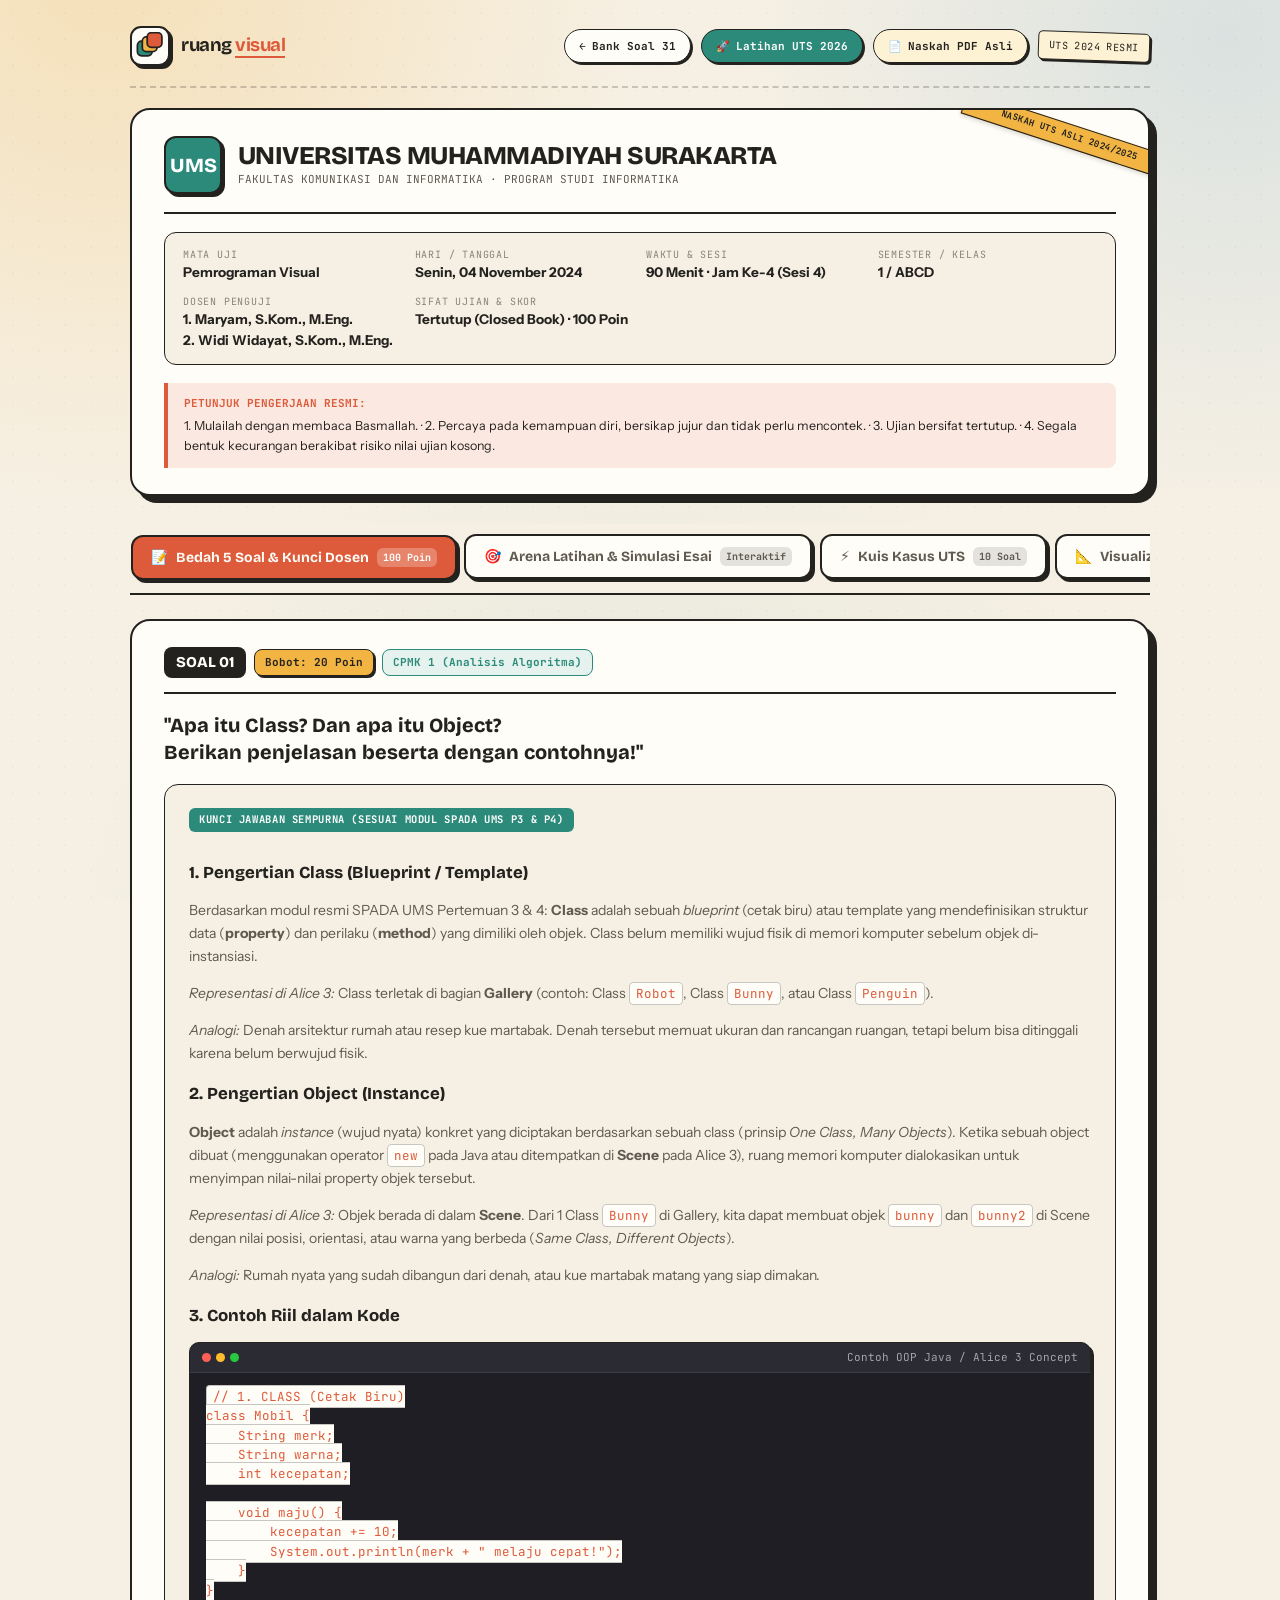
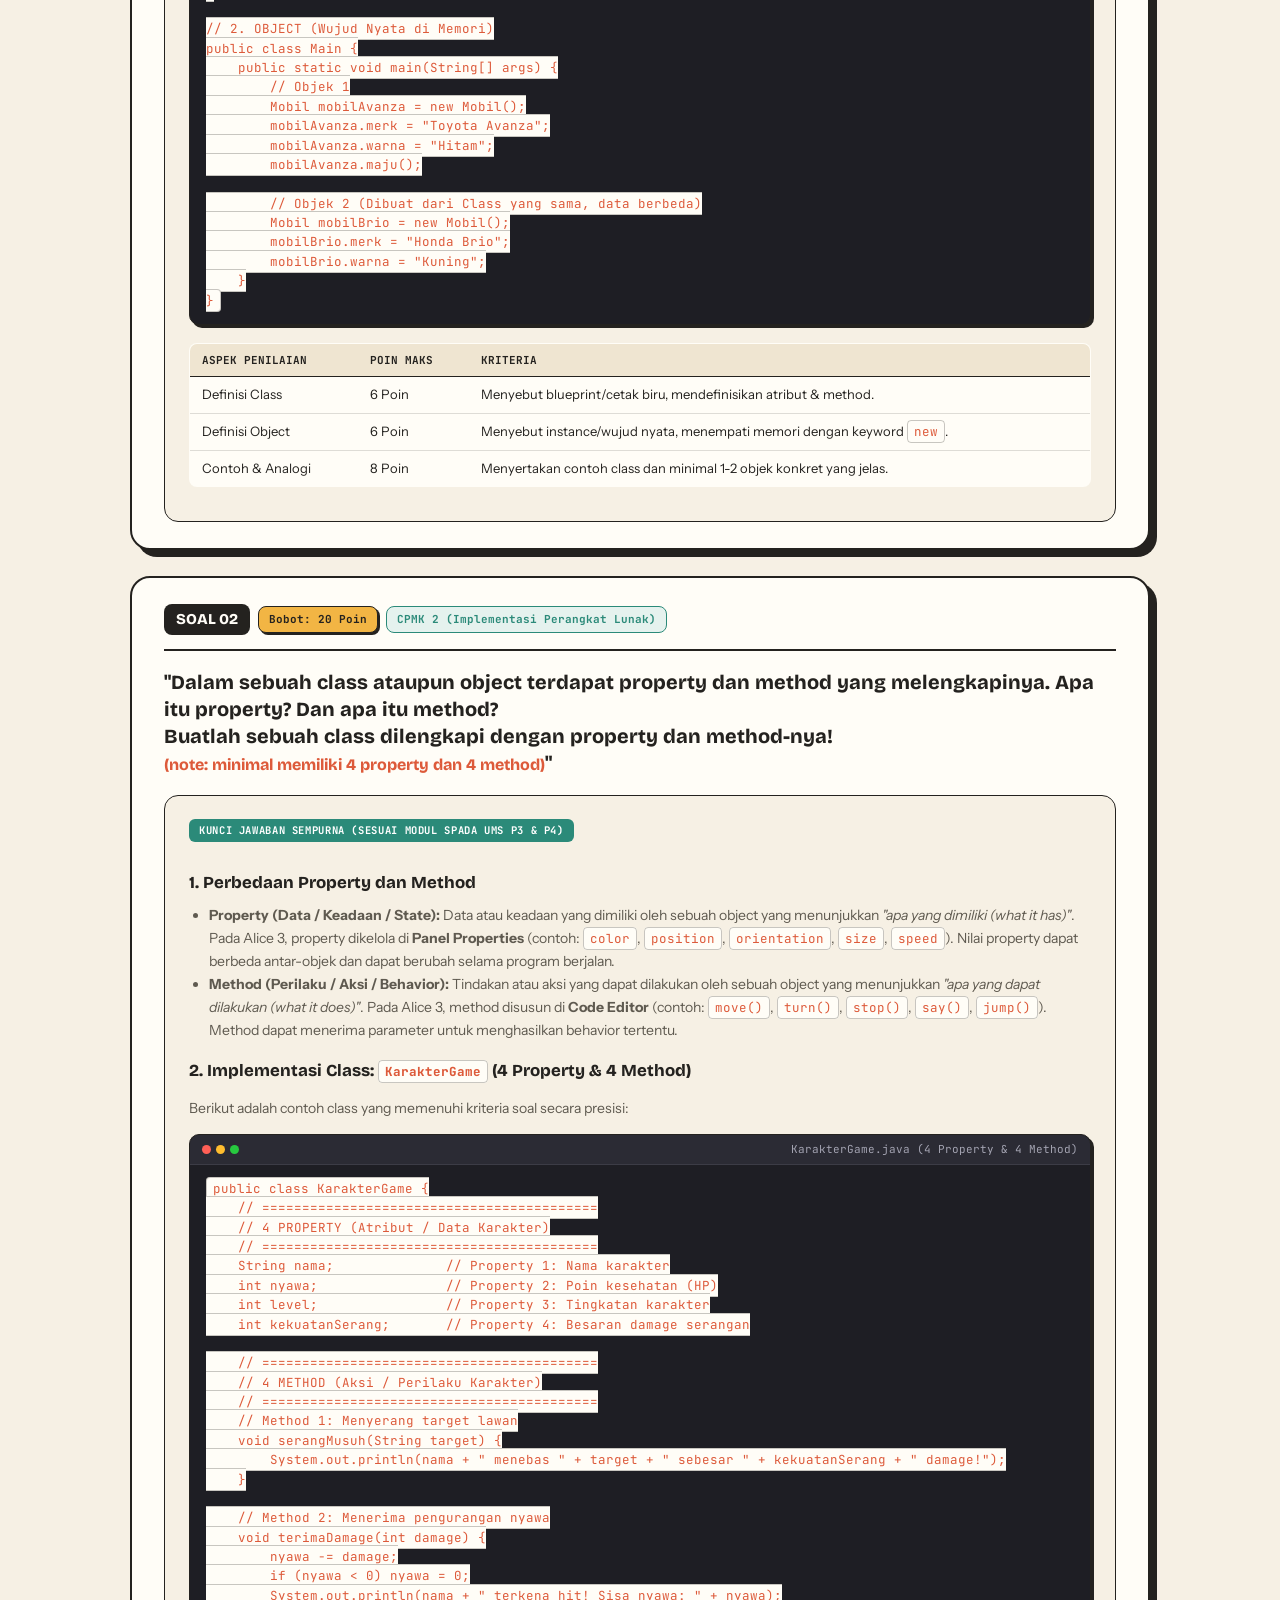
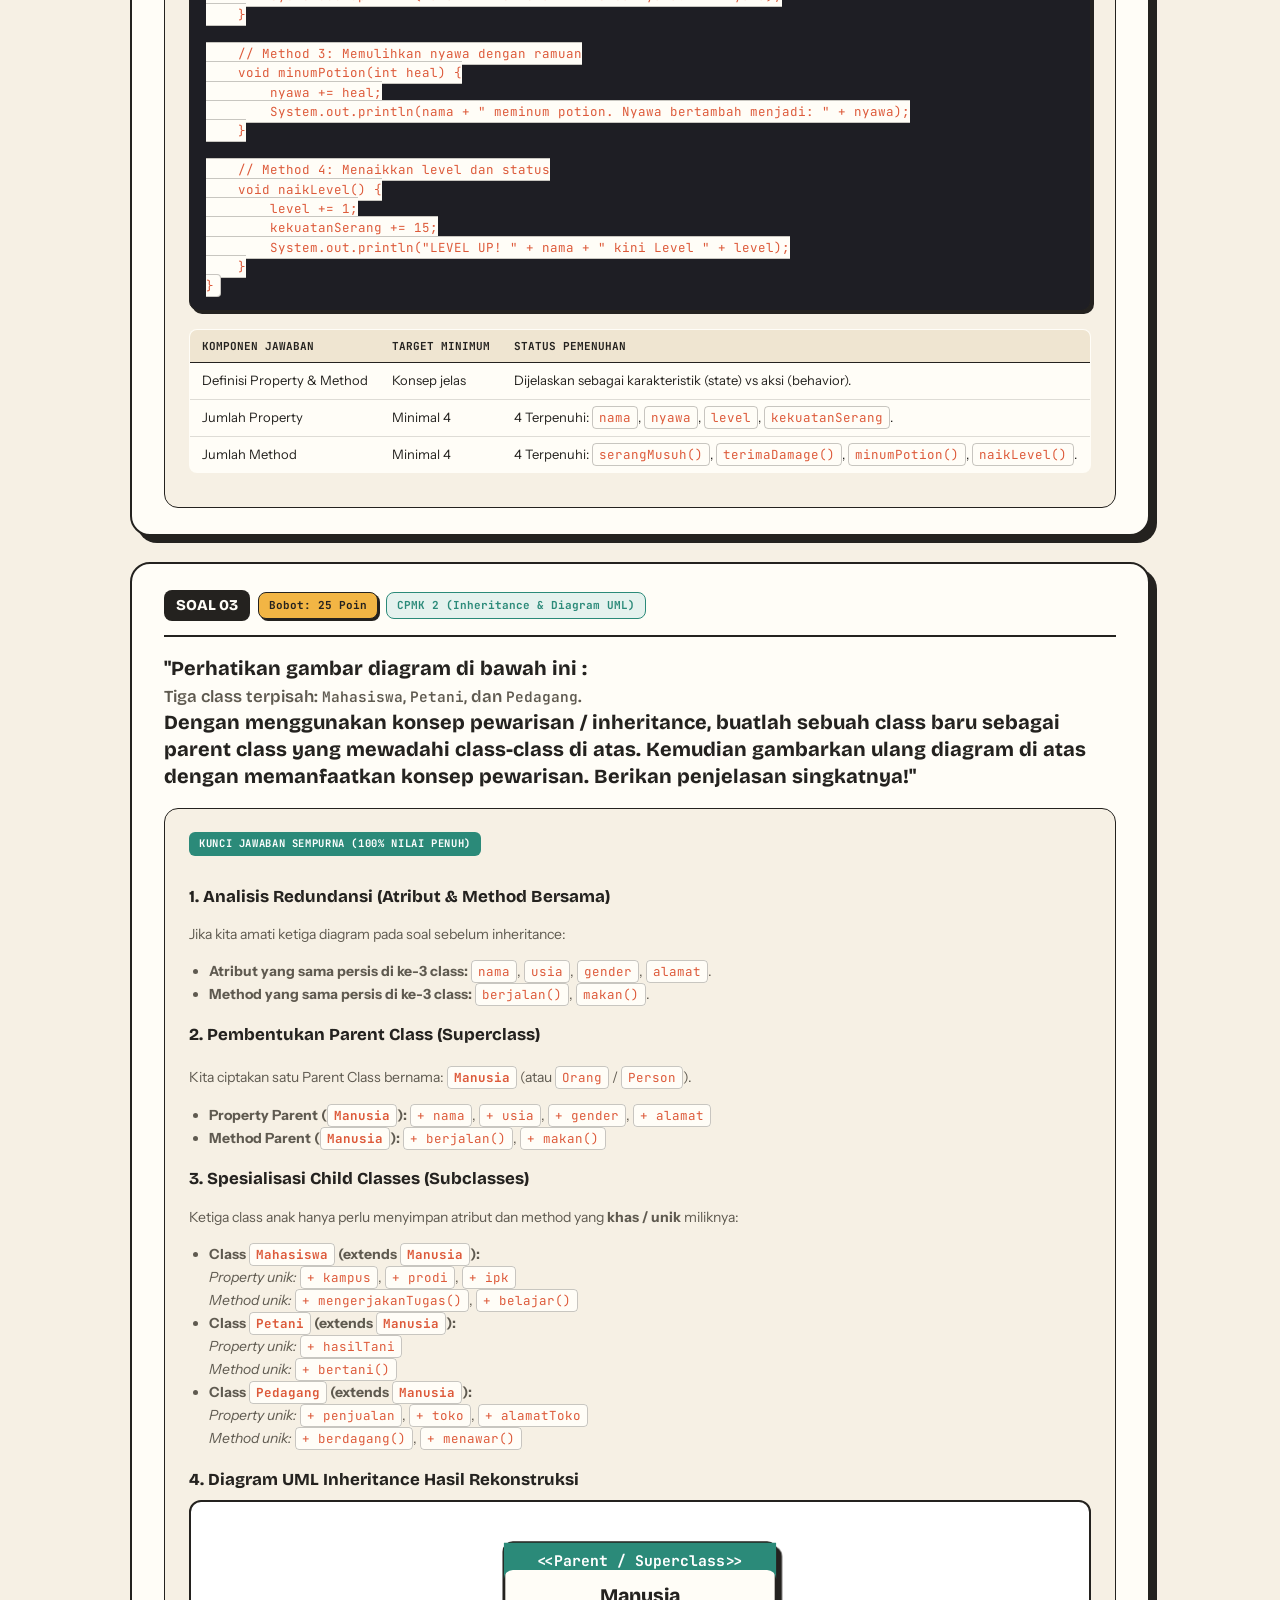
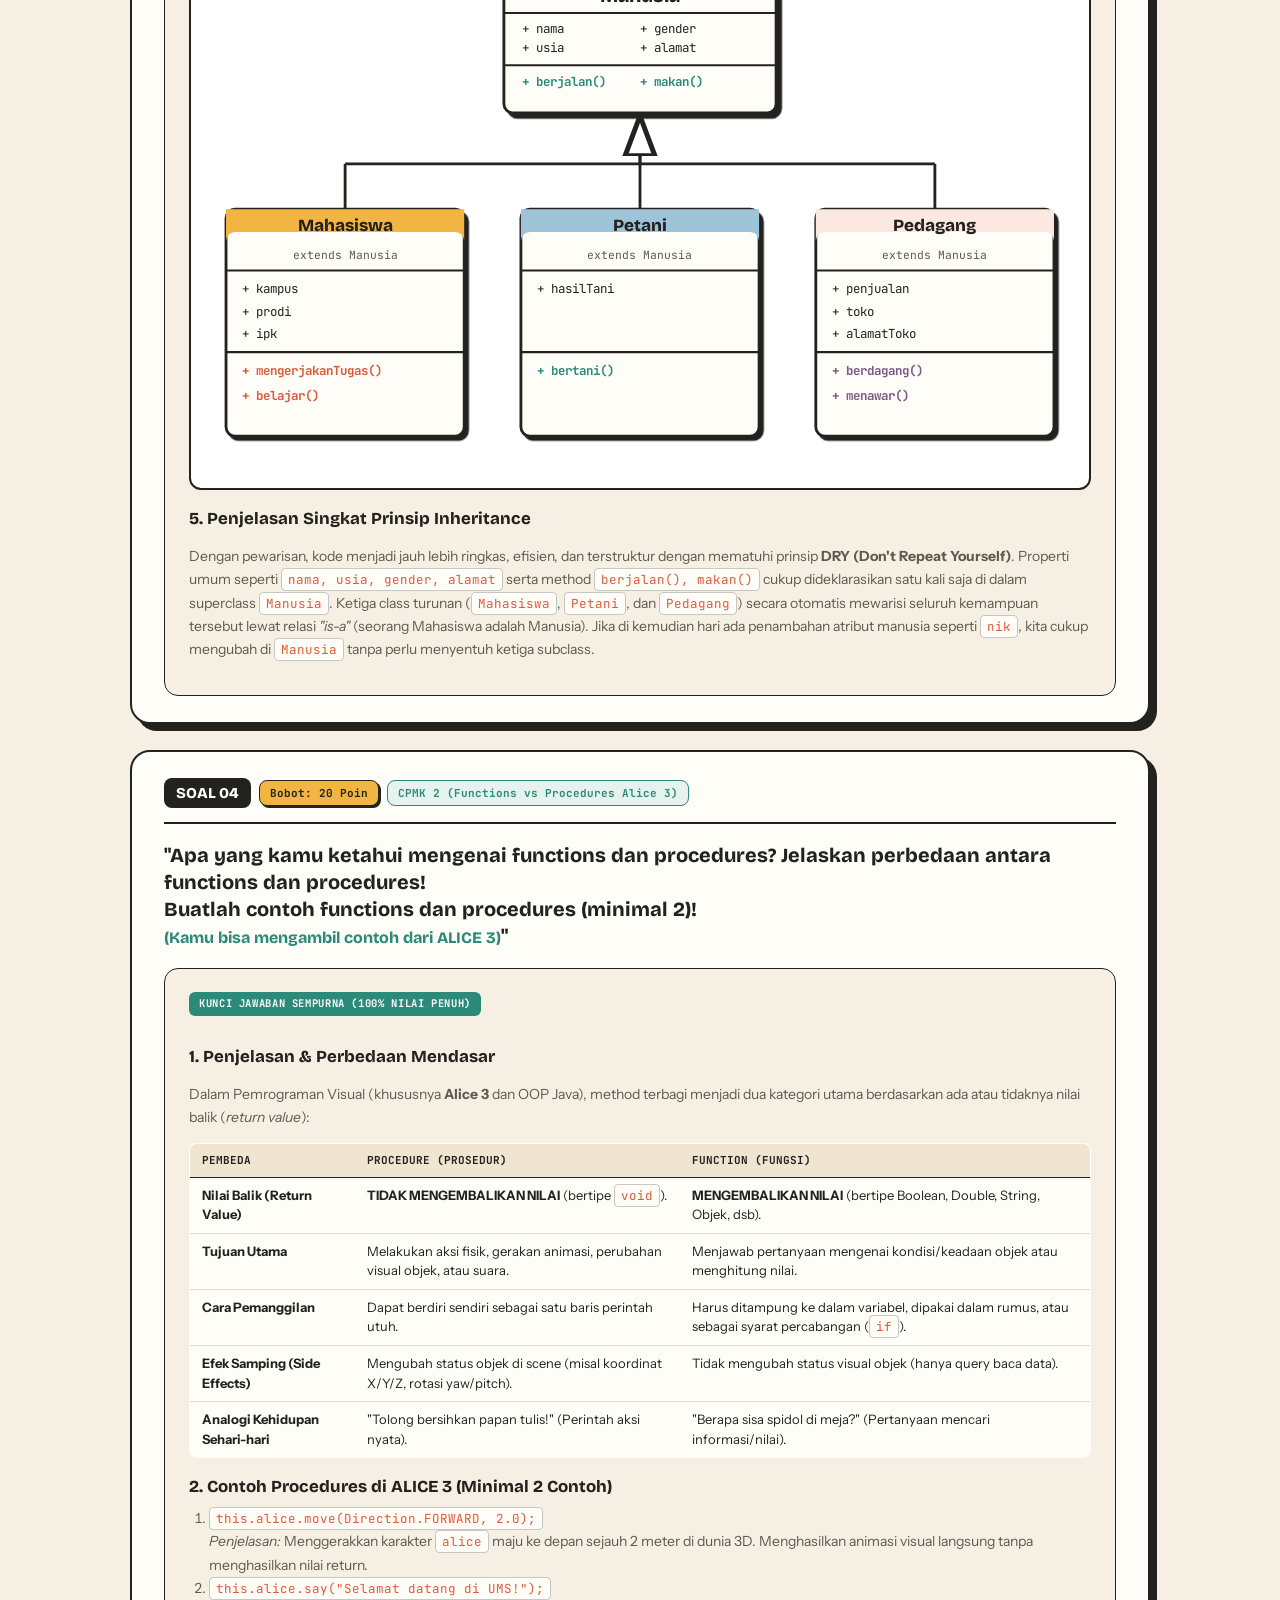
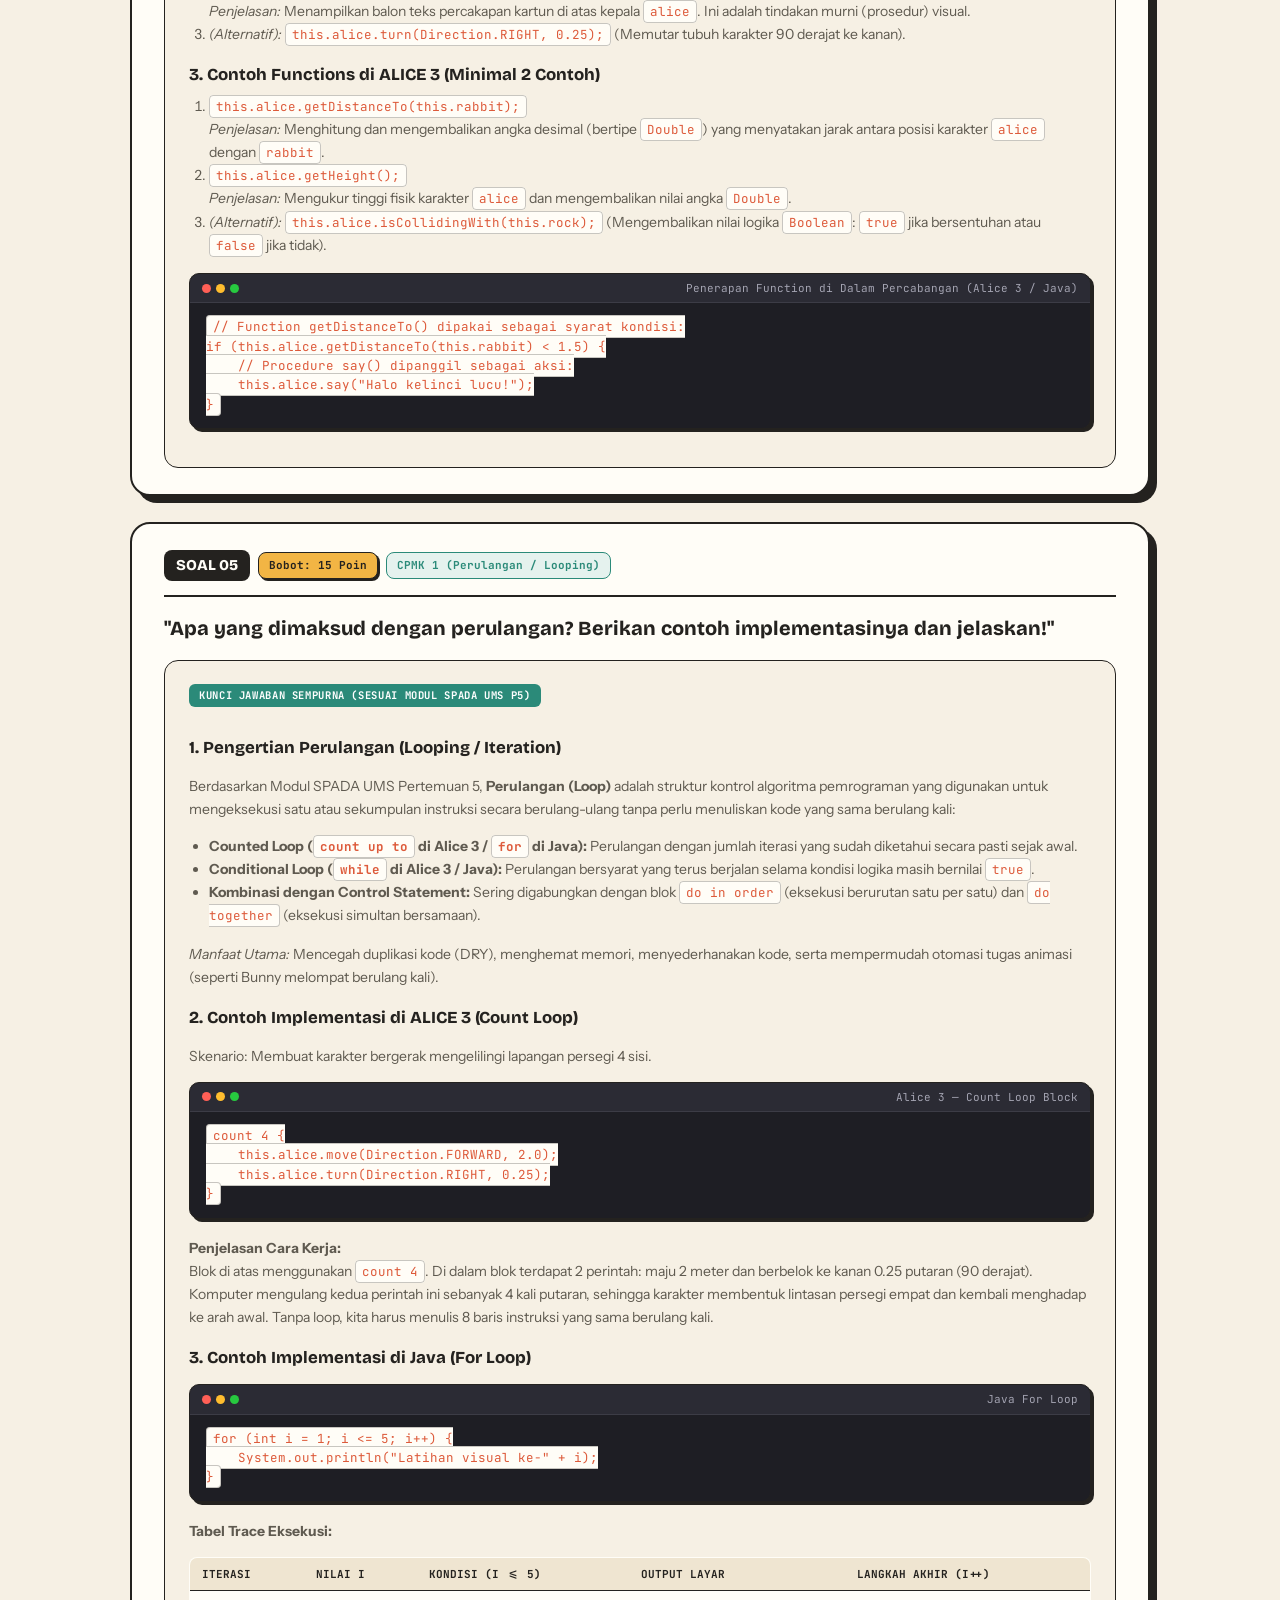
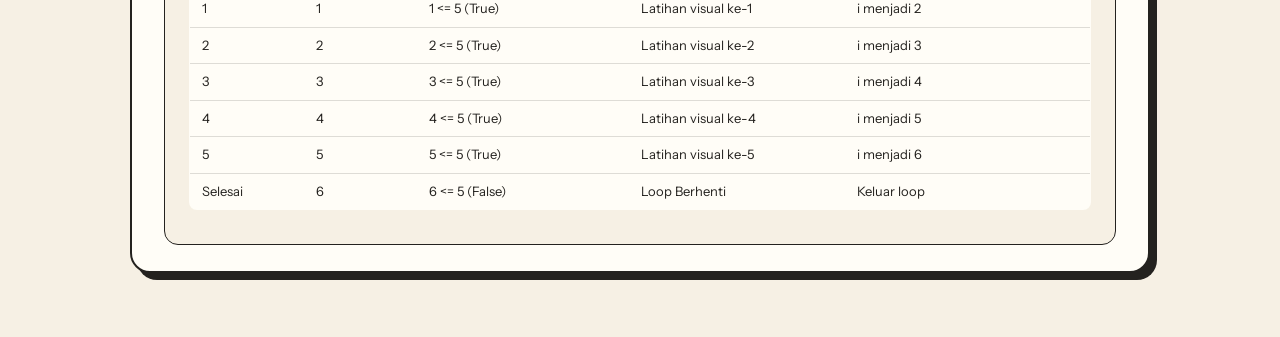
==== commit 7461603c: "feat(content): tambahkan tabel komparasi detail Procedure vs Function di uts-2024.html" ====
--- a/uts-2024.html
+++ b/uts-2024.html
@@ -5,6 +5,15 @@
 <meta name="viewport" content="width=device-width, initial-scale=1">
 <title>Soal &amp; Pembahasan Resmi UTS Pemrograman Visual 2024/2025 — UMS</title>
 <meta name="description" content="Halaman latihan dan pembahasan lengkap naskah asli UTS Gasal 2024/2025 Pemrograman Visual Informatika UMS. Dilengkapi simulator esai, kuis 10 kasus, visualizer diagram UML, dan kunci jawaban sempurna.">
+<meta name="theme-color" content="#f2b544">
+<meta name="author" content="voltakyy">
+<meta property="og:title" content="Soal &amp; Pembahasan Resmi UTS Pemrograman Visual 2024/2025 — UMS">
+<meta property="og:description" content="Pembahasan naskah asli UTS Pemrograman Visual 2024/2025 UMS: Diagram UML, Inheritance, Function vs Procedure, dan Simulator Ujian.">
+<meta property="og:type" content="article">
+<meta property="og:url" content="https://voltakyy.github.io/latihan-pemrograman-visual/uts-2024.html">
+<meta property="og:image" content="https://voltakyy.github.io/latihan-pemrograman-visual/favicon.svg">
+<meta name="twitter:card" content="summary">
+<link rel="canonical" href="https://voltakyy.github.io/latihan-pemrograman-visual/uts-2024.html">
 <link rel="icon" href="favicon.svg" type="image/svg+xml">
 <link rel="preconnect" href="https://fonts.googleapis.com">
 <link rel="preconnect" href="https://fonts.gstatic.com" crossorigin>
@@ -657,11 +666,42 @@
     border: 1px solid #666 !important;
   }
 }
+
+.back-to-top {
+  position: fixed;
+  bottom: 24px;
+  right: 24px;
+  width: 48px;
+  height: 48px;
+  border-radius: 50%;
+  background: var(--mustard);
+  color: var(--ink);
+  border: 2px solid var(--ink);
+  box-shadow: 3px 3px 0 var(--ink);
+  font-size: 20px;
+  font-weight: 800;
+  cursor: pointer;
+  display: none;
+  align-items: center;
+  justify-content: center;
+  z-index: 999;
+  transition: transform 0.15s ease, background 0.15s ease;
+}
+.back-to-top:hover {
+  transform: translate(-2px, -2px);
+  box-shadow: 5px 5px 0 var(--ink);
+  background: #ffd269;
+}
+.back-to-top:active {
+  transform: translate(2px, 2px);
+  box-shadow: 1px 1px 0 var(--ink);
+}
 </style>
 </head>
 <body>
-
-<main class="shell">
+<a href="#main-content" class="skip-link">Lewati ke konten utama</a>
+
+<main class="shell" id="main-content">
 
   <!-- ================= TOP HEADER ================= -->
   <header class="site-head">
@@ -1164,6 +1204,16 @@
                 <td><strong>Cara Pemanggilan</strong></td>
                 <td>Dapat berdiri sendiri sebagai satu baris perintah utuh.</td>
                 <td>Harus ditampung ke dalam variabel, dipakai dalam rumus, atau sebagai syarat percabangan (<code>if</code>).</td>
+              </tr>
+              <tr>
+                <td><strong>Efek Samping (Side Effects)</strong></td>
+                <td>Mengubah status objek di scene (misal koordinat X/Y/Z, rotasi yaw/pitch).</td>
+                <td>Tidak mengubah status visual objek (hanya query baca data).</td>
+              </tr>
+              <tr>
+                <td><strong>Analogi Kehidupan Sehari-hari</strong></td>
+                <td>"Tolong bersihkan papan tulis!" (Perintah aksi nyata).</td>
+                <td>"Berapa sisa spidol di meja?" (Pertanyaan mencari informasi/nilai).</td>
               </tr>
             </tbody>
           </table>
@@ -2096,9 +2146,25 @@
       });
     }
   }
+
+  const btnTop = document.getElementById('btnBackToTop');
+  if (btnTop) {
+    window.addEventListener('scroll', () => {
+      if (window.scrollY > 400) {
+        btnTop.style.display = 'flex';
+      } else {
+        btnTop.style.display = 'none';
+      }
+    });
+    btnTop.addEventListener('click', () => {
+      window.scrollTo({ top: 0, behavior: 'smooth' });
+    });
+  }
 });
 </script>
 
+<button id="btnBackToTop" class="back-to-top" title="Kembali ke atas" aria-label="Kembali ke atas">↑</button>
+
 </body>
 </html>
 
--- a/styles.css
+++ b/styles.css
@@ -29,6 +29,27 @@
 
 *,*::before,*::after{box-sizing:border-box}
 html{scroll-behavior:smooth}
+
+.skip-link {
+  position: fixed;
+  top: -100px;
+  left: 20px;
+  background: var(--ink);
+  color: #fffaf0;
+  padding: 10px 18px;
+  border-radius: 8px;
+  z-index: 9999;
+  font-family: var(--mono);
+  font-size: 13px;
+  font-weight: 700;
+  text-decoration: none;
+  box-shadow: 0 4px 12px rgba(0,0,0,0.25);
+  transition: top 0.2s ease;
+}
+.skip-link:focus {
+  top: 16px;
+  outline: 3px solid var(--mustard);
+}
 body{
   margin:0;
   min-height:100vh;
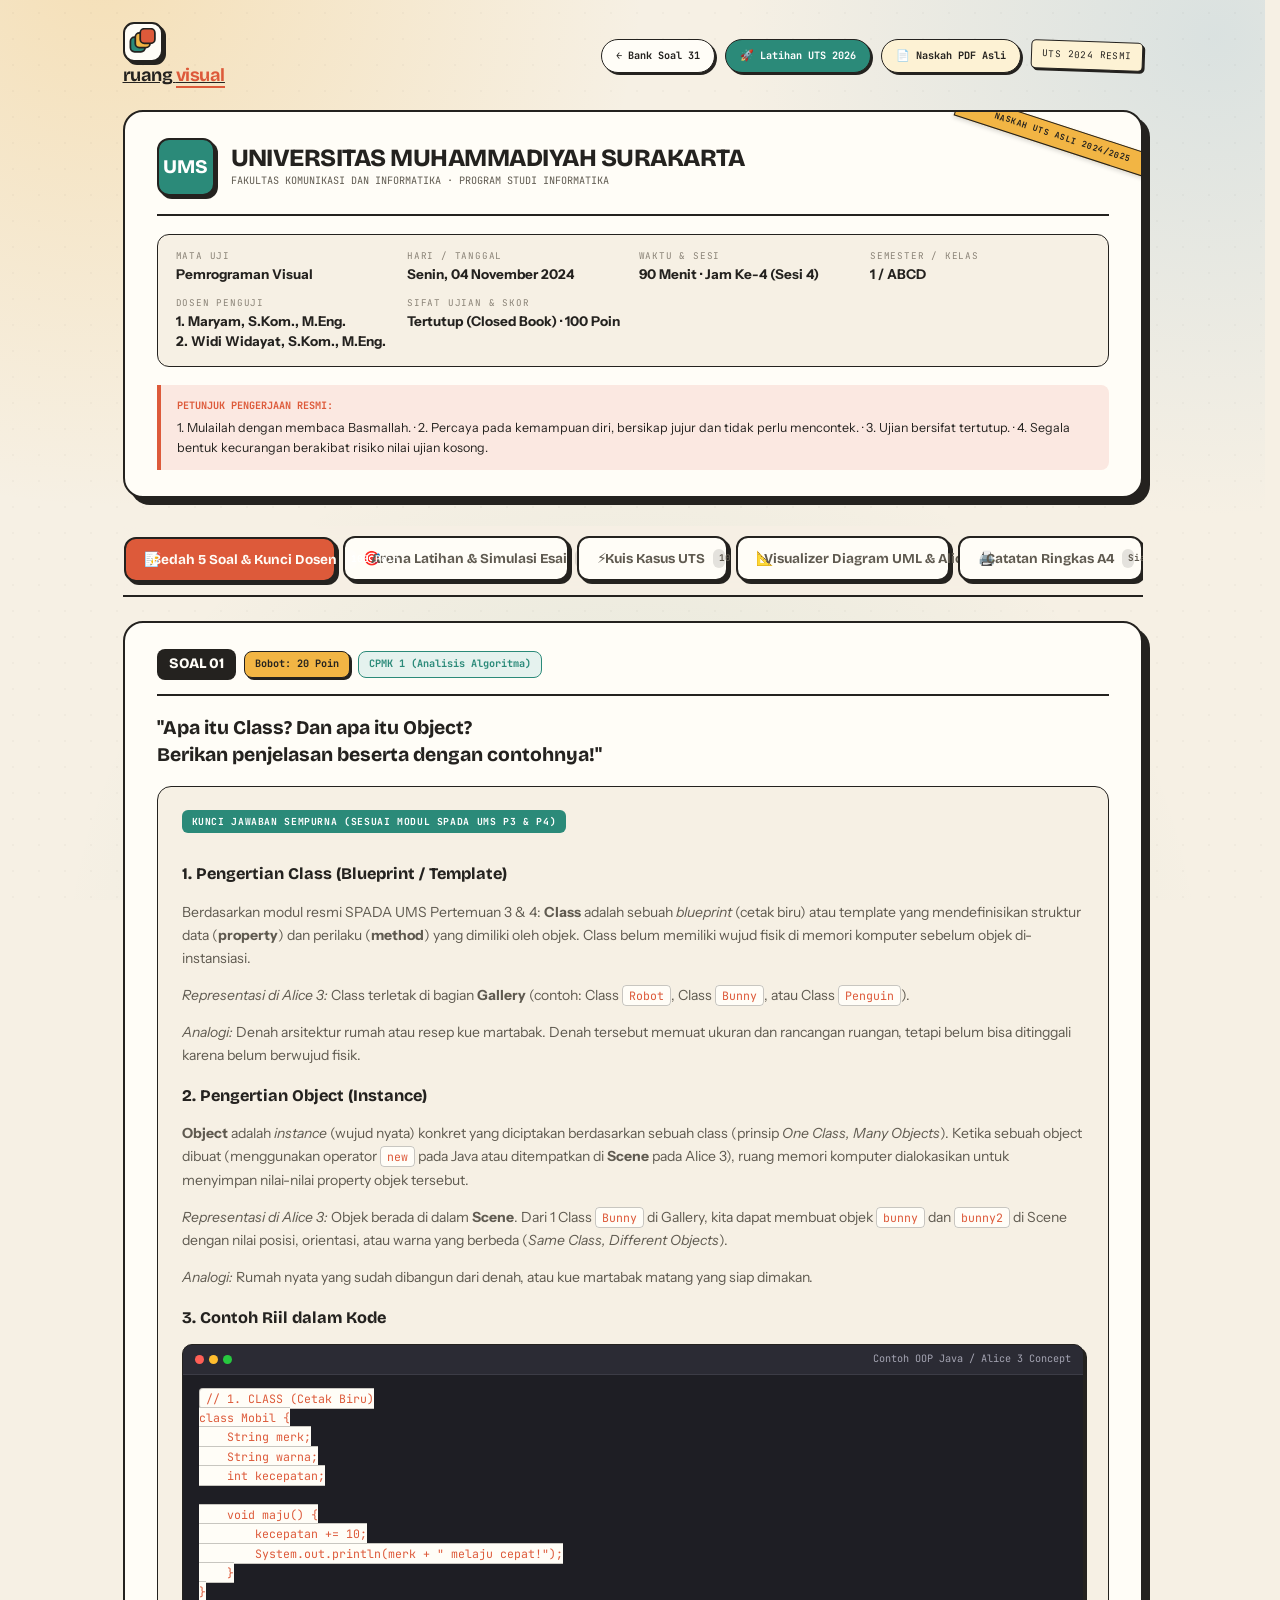
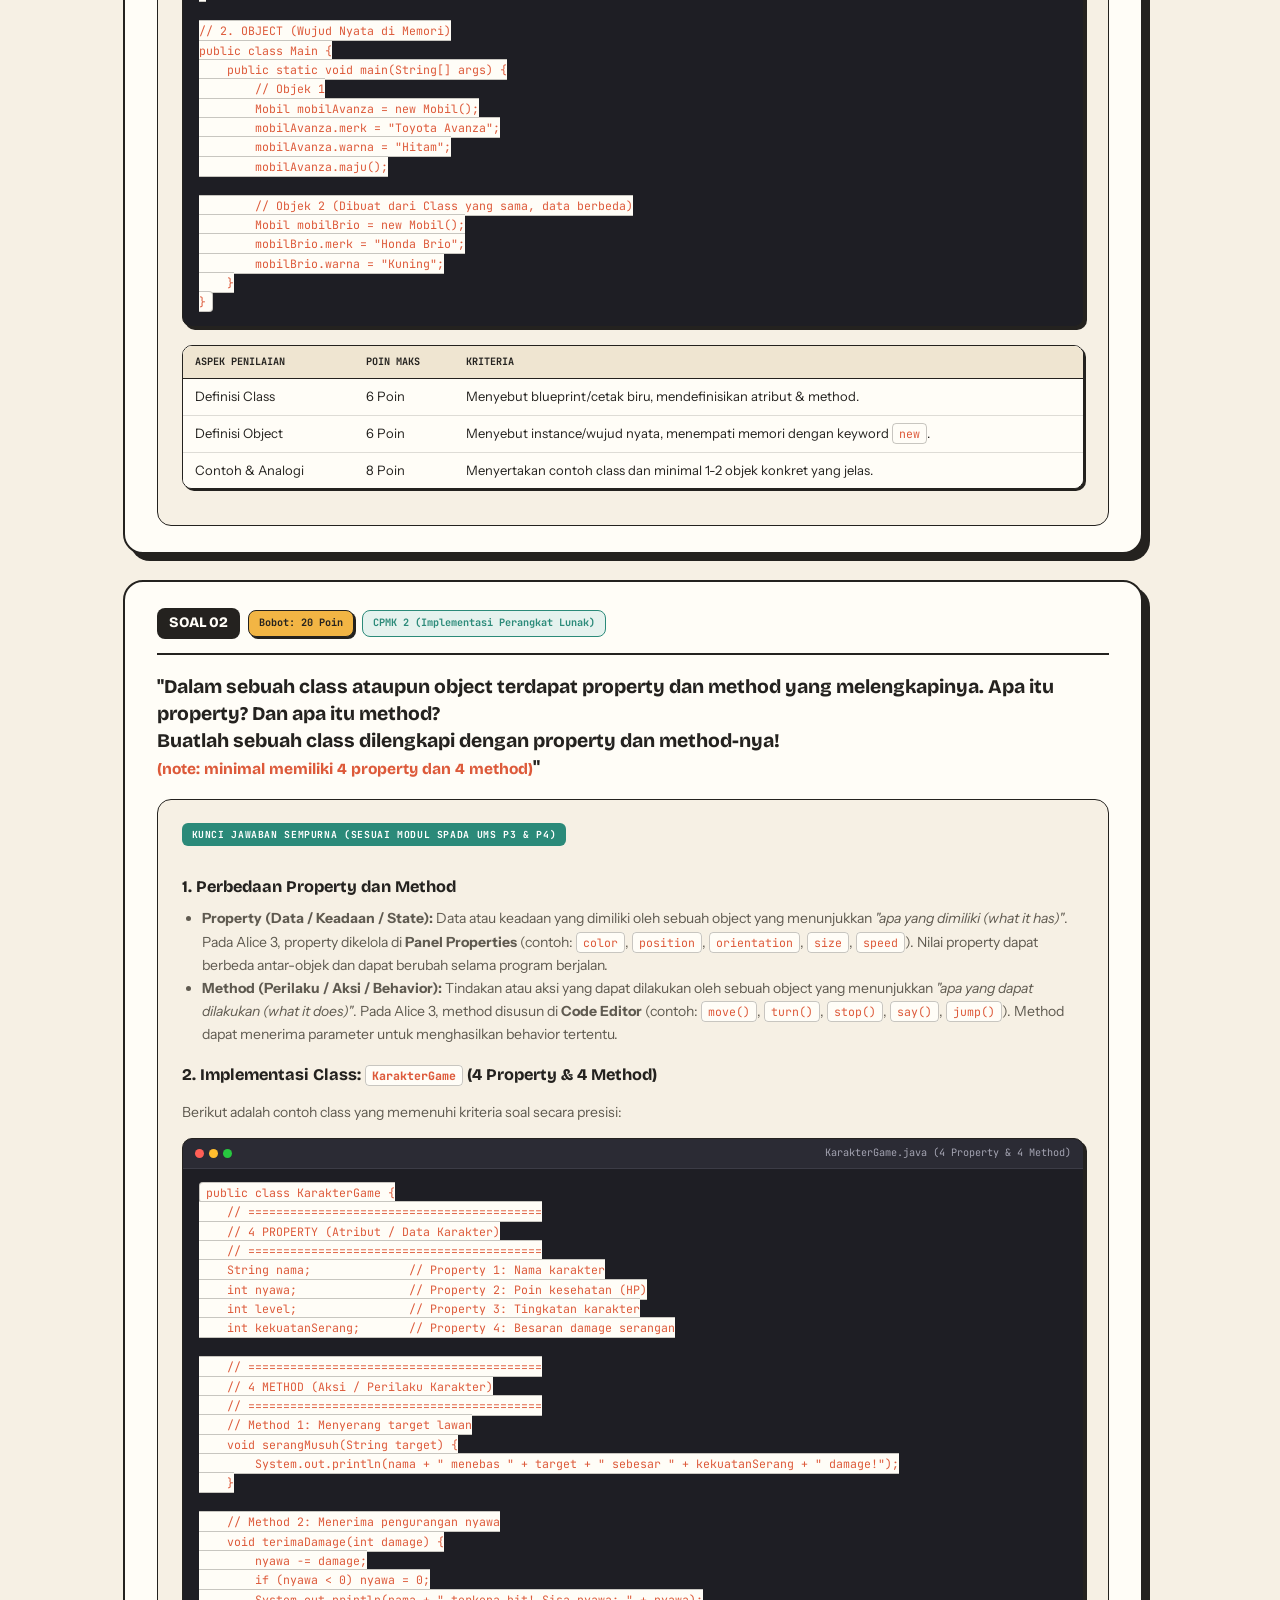
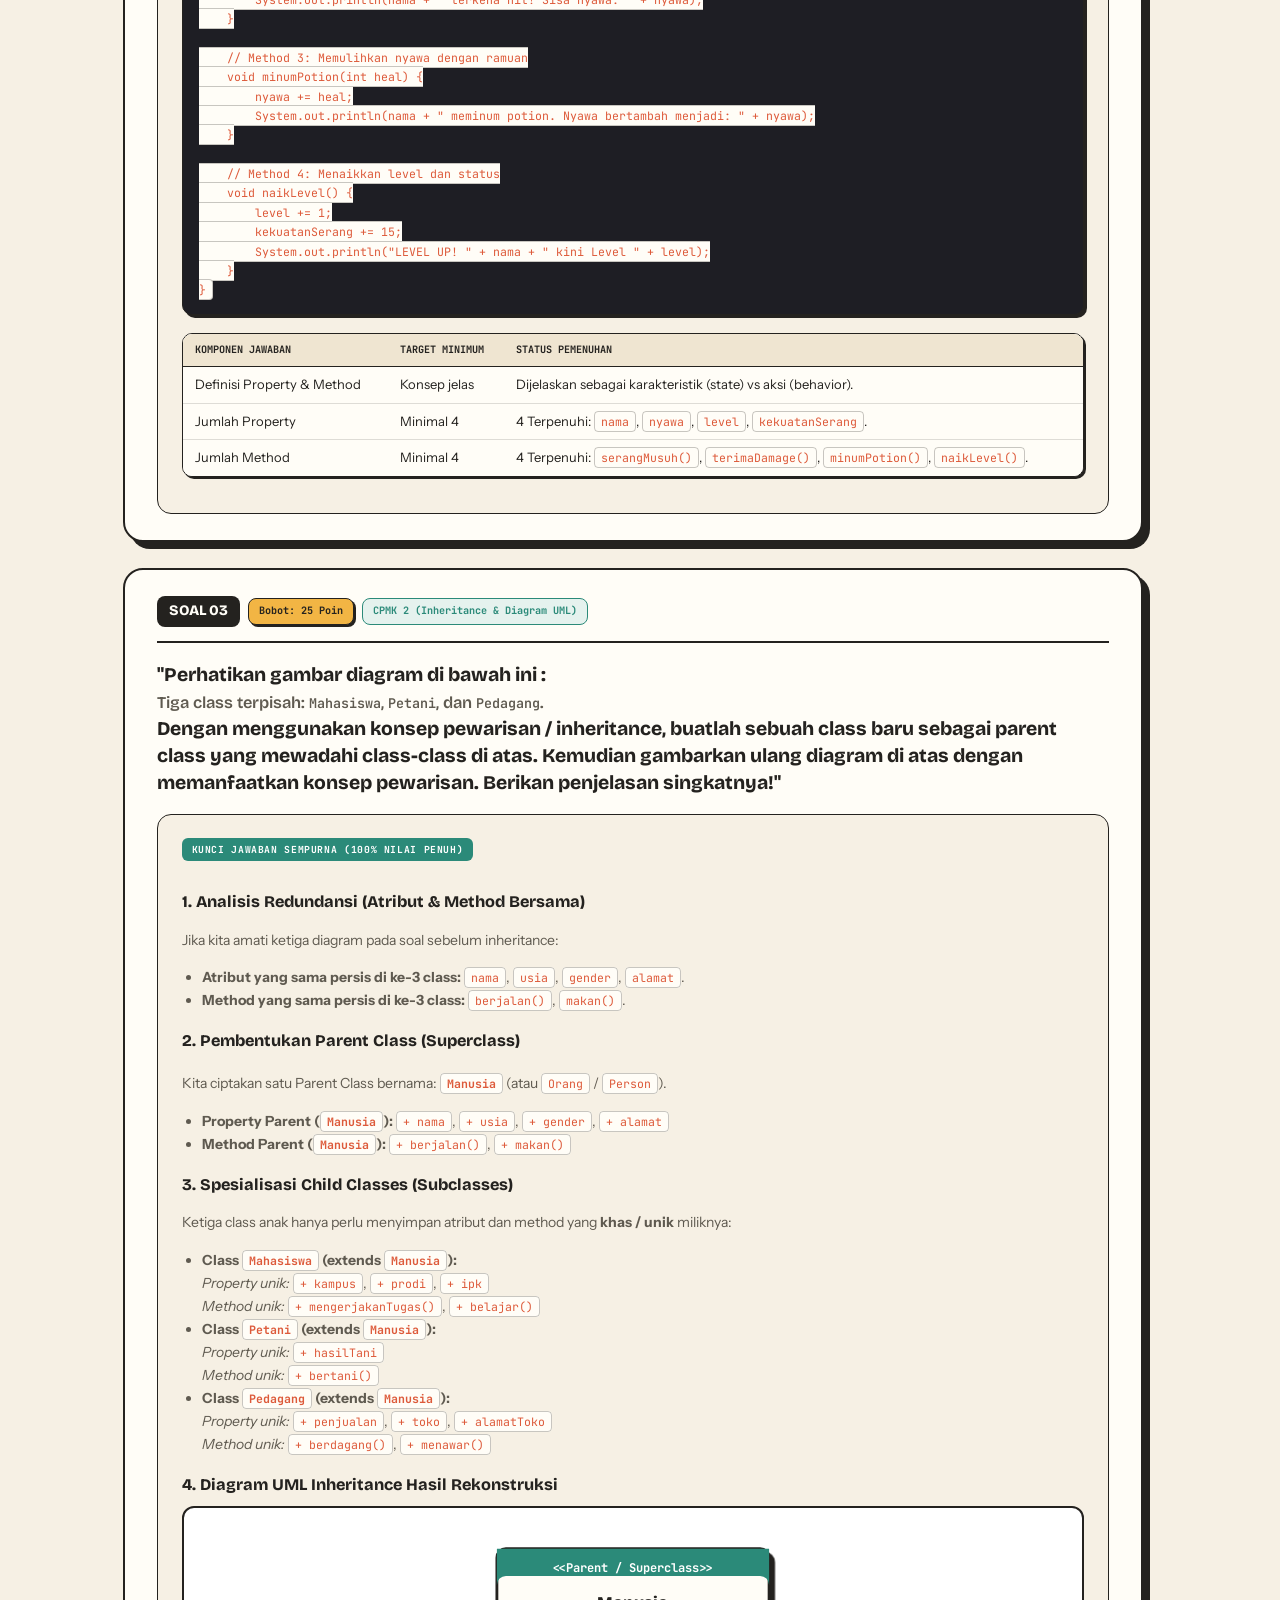
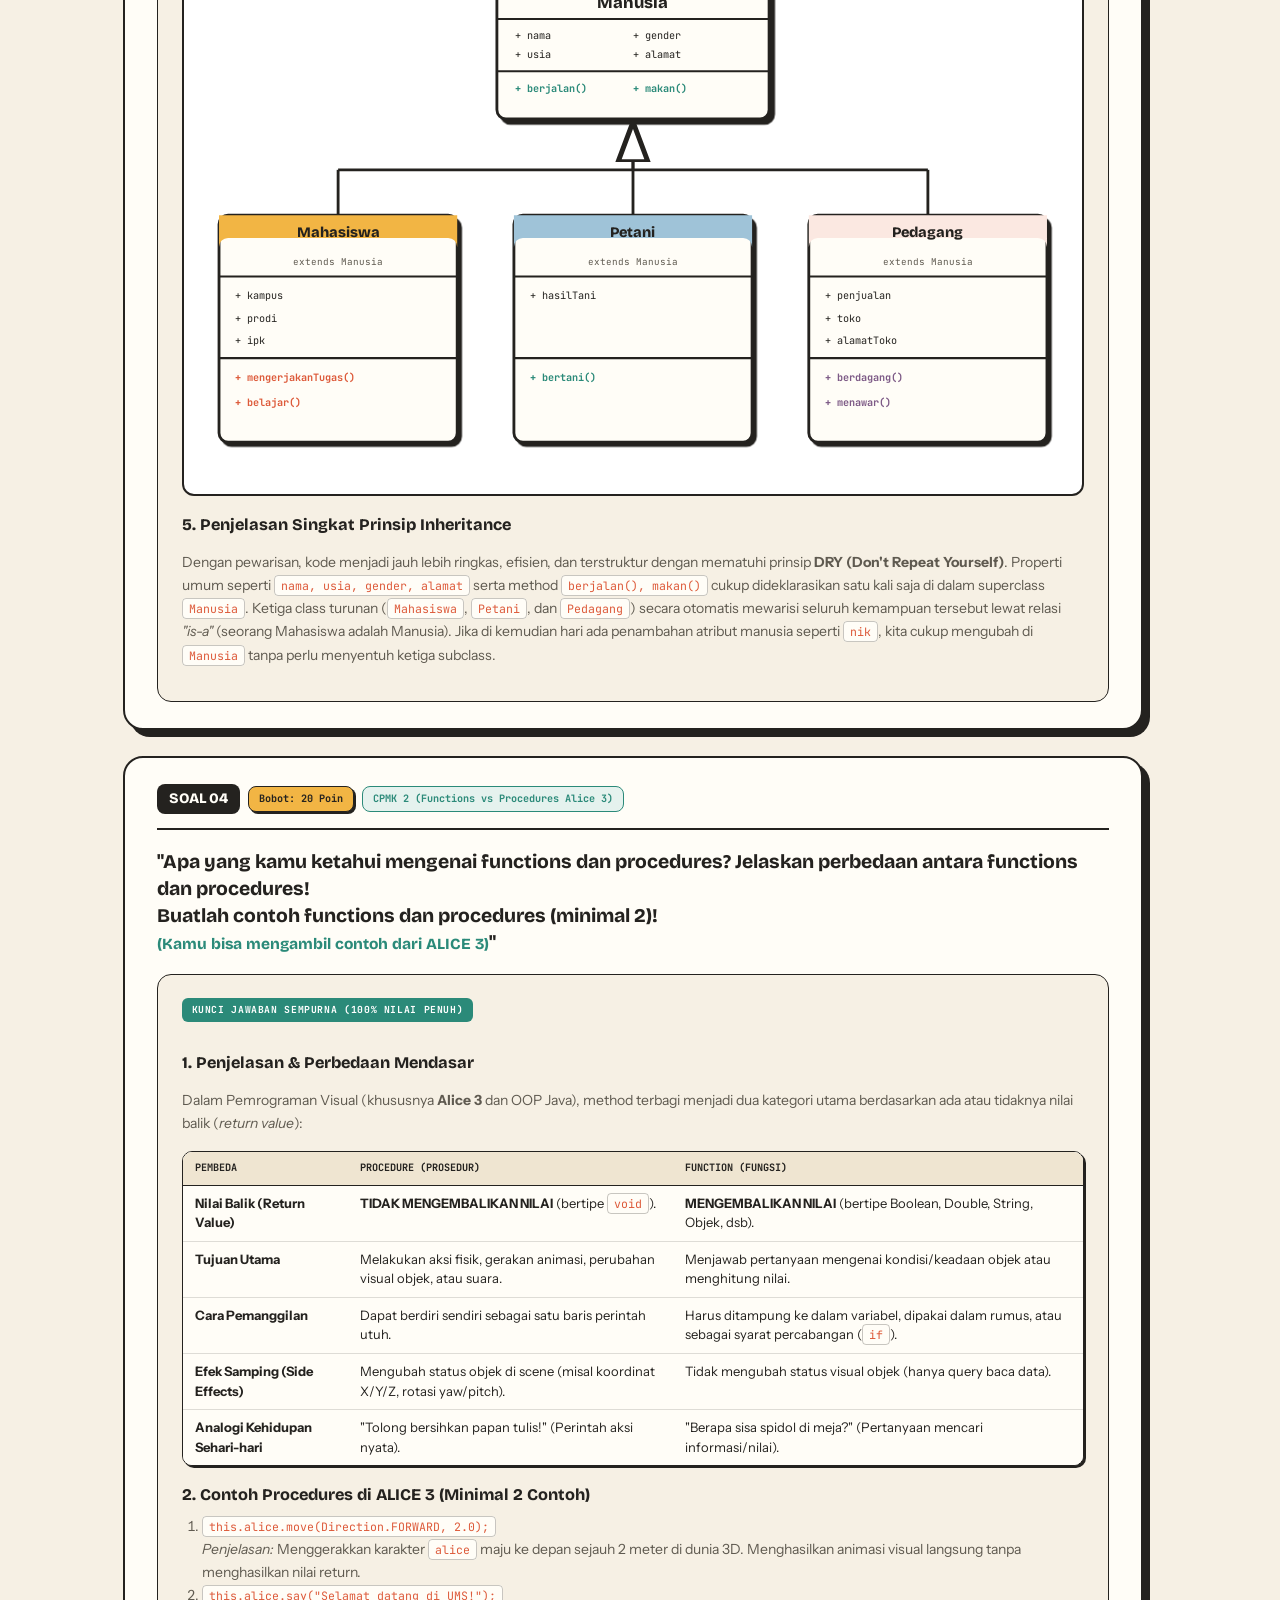
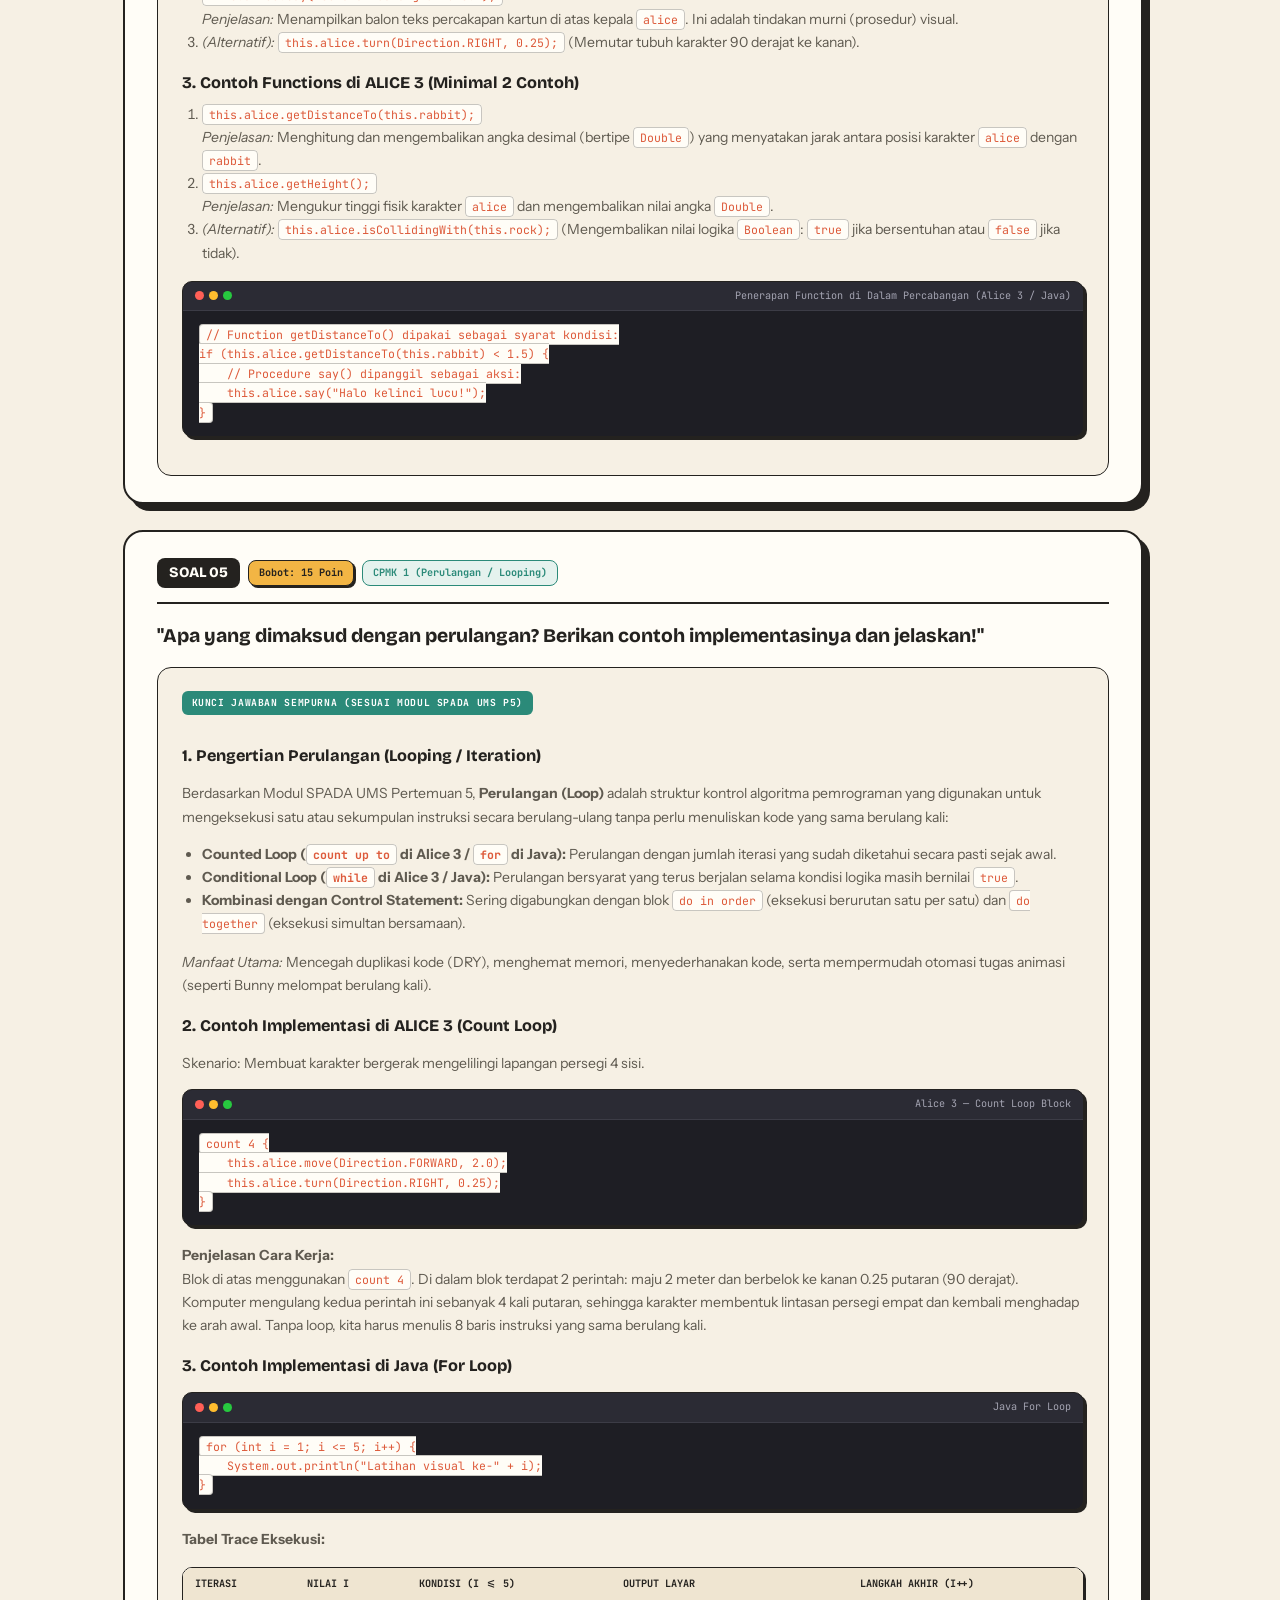
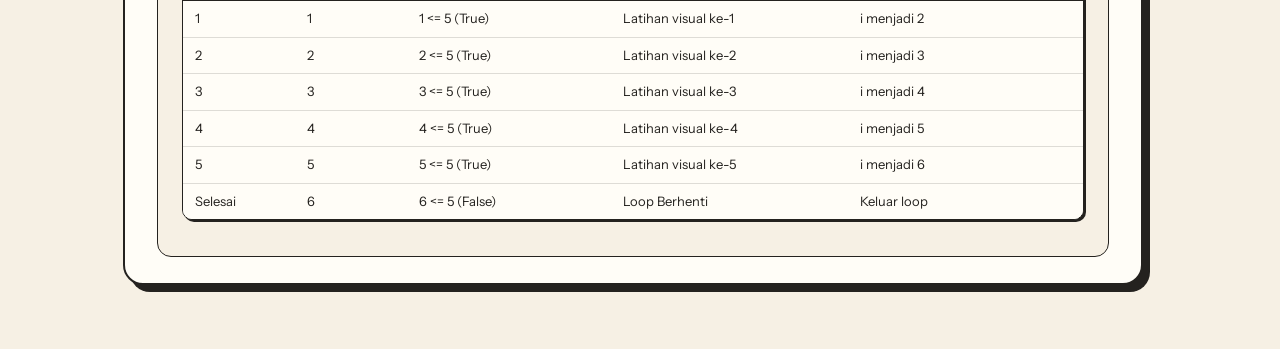
==== commit 78299624: "fix(ui): atasi layout shift (CLS) & horizontal overflow di semua halaman (Modern Web Guidance)" ====
--- a/uts-2024.html
+++ b/uts-2024.html
@@ -195,7 +195,7 @@
 }
 .exam-meta-grid {
   display: grid;
-  grid-template-columns: repeat(auto-fit, minmax(210px, 1fr));
+  grid-template-columns: repeat(auto-fit, minmax(min(100%, 180px), 1fr));
   gap: 12px;
   margin-bottom: 18px;
   background: var(--paper);
@@ -399,15 +399,29 @@
 }
 
 /* Tabel Rubrik & Analisis */
+.rubrik-table-wrap {
+  width: 100%;
+  max-width: 100%;
+  overflow-x: auto;
+  -webkit-overflow-scrolling: touch;
+  margin: 16px 0;
+  border: 1.5px solid var(--ink);
+  border-radius: 10px;
+  background: var(--card);
+  box-shadow: 2px 2px 0 var(--ink);
+  overscroll-behavior-x: contain;
+}
+.rubrik-table-wrap .rubrik-table {
+  margin: 0;
+  border: none;
+  border-radius: 0;
+  min-width: 520px;
+}
 .rubrik-table {
   width: 100%;
   border-collapse: collapse;
-  margin: 14px 0;
   font-size: 13px;
   background: var(--card);
-  border: 1.5px solid var(--ink);
-  border-radius: 8px;
-  overflow: hidden;
 }
 .rubrik-table th {
   background: var(--paper-deep);
@@ -629,6 +643,64 @@
 .diagram-canvas svg {
   max-width: 100%;
   height: auto;
+}
+
+/* Responsive Breakpoints untuk Mencegah Horizontal Flow & Shift */
+@media (max-width: 640px) {
+  .site-head {
+    flex-direction: column;
+    align-items: flex-start;
+    gap: 12px;
+  }
+  .exam-nav {
+    width: 100%;
+    gap: 8px;
+  }
+  .univ-brand {
+    flex-direction: column;
+    align-items: flex-start;
+    gap: 10px;
+  }
+  .exam-score-bar {
+    flex-direction: column;
+    align-items: flex-start;
+    gap: 14px;
+    padding: 16px 18px;
+  }
+  .score-tally-box {
+    width: 100%;
+    justify-content: space-between;
+  }
+  .sim-actions {
+    flex-direction: column;
+    align-items: stretch;
+    gap: 10px;
+  }
+  .score-slider-wrap {
+    width: 100%;
+  }
+  .score-slider-wrap input[type=range] {
+    flex: 1;
+  }
+  .official-header-card {
+    padding: 20px 16px;
+  }
+  .official-header-card::before {
+    display: none;
+  }
+}
+@media (max-width: 420px) {
+  .nav-pill {
+    font-size: 10px;
+    padding: 6px 10px;
+  }
+  .tab-trigger {
+    font-size: 12px;
+    padding: 8px 12px;
+  }
+  .q-statement {
+    font-size: 1.1rem;
+  }
 }
 
 /* Print Sheet A4 Styles */
@@ -707,7 +779,7 @@
   <header class="site-head">
     <a class="brand" href="index.html" aria-label="Kembali ke Beranda Ruang Visual">
       <span class="brand-mark" aria-hidden="true">
-        <svg viewBox="0 0 40 40">
+        <svg viewBox="0 0 40 40" width="40" height="40">
           <rect x="2" y="13" width="21" height="21" rx="6" fill="#2b8a79" stroke="#24221f" stroke-width="2.5"/>
           <rect x="9" y="7" width="21" height="21" rx="6" fill="#f2b544" stroke="#24221f" stroke-width="2.5"/>
           <rect x="16" y="1" width="21" height="21" rx="6" fill="#dd5a3a" stroke="#24221f" stroke-width="2.5"/>
@@ -869,7 +941,8 @@
 }</code></pre>
           </div>
 
-          <table class="rubrik-table">
+          <div class="rubrik-table-wrap">
+<table class="rubrik-table">
             <thead>
               <tr>
                 <th>Aspek Penilaian</th>
@@ -895,6 +968,7 @@
               </tr>
             </tbody>
           </table>
+</div>
         </div>
       </div>
     </article>
@@ -975,7 +1049,8 @@
 }</code></pre>
           </div>
 
-          <table class="rubrik-table">
+          <div class="rubrik-table-wrap">
+<table class="rubrik-table">
             <thead>
               <tr>
                 <th>Komponen Jawaban</th>
@@ -1001,6 +1076,7 @@
               </tr>
             </tbody>
           </table>
+</div>
         </div>
       </div>
     </article>
@@ -1181,7 +1257,8 @@
           <p>
             Dalam Pemrograman Visual (khususnya <strong>Alice 3</strong> dan OOP Java), method terbagi menjadi dua kategori utama berdasarkan ada atau tidaknya nilai balik (<em>return value</em>):
           </p>
-          <table class="rubrik-table">
+          <div class="rubrik-table-wrap">
+<table class="rubrik-table">
             <thead>
               <tr>
                 <th>Pembeda</th>
@@ -1217,6 +1294,7 @@
               </tr>
             </tbody>
           </table>
+</div>
 
           <h4>2. Contoh Procedures di ALICE 3 (Minimal 2 Contoh)</h4>
           <ol>
@@ -1323,7 +1401,8 @@
           <p>
             <strong>Tabel Trace Eksekusi:</strong>
           </p>
-          <table class="rubrik-table">
+          <div class="rubrik-table-wrap">
+<table class="rubrik-table">
             <thead>
               <tr>
                 <th>Iterasi</th>
@@ -1342,6 +1421,7 @@
               <tr><td>Selesai</td><td>6</td><td>6 &lt;= 5 (False)</td><td>Loop Berhenti</td><td>Keluar loop</td></tr>
             </tbody>
           </table>
+</div>
         </div>
       </div>
     </article>
@@ -1598,7 +1678,7 @@
         <p style="font-family:var(--mono); font-size:11px; margin:4px 0 0;">Informatika Universitas Muhammadiyah Surakarta · Gasal 2024/2025</p>
       </div>
 
-      <div style="display:grid; grid-template-columns:1fr 1fr; gap:16px;">
+      <div style="display:grid; grid-template-columns:repeat(auto-fit, minmax(min(100%, 260px), 1fr)); gap:16px;">
         <!-- Kiri: Soal 1 & 2 -->
         <div>
           <div style="border:1.5px solid #24221f; border-radius:8px; padding:10px; margin-bottom:12px; background:#fffdf7;">
@@ -1651,7 +1731,8 @@
 
           <div style="border:1.5px solid #24221f; border-radius:8px; padding:10px; background:#fffdf7;">
             <strong style="display:block; font-size:12px; font-family:var(--mono); color:var(--teal); border-bottom:1px solid #ccc; padding-bottom:3px; margin-bottom:6px;">SOAL 4: ALICE 3 PROCEDURES VS FUNCTIONS</strong>
-            <table style="width:100%; font-size:11px; border-collapse:collapse; margin-top:4px;">
+            <div class="rubrik-table-wrap">
+<table style="width:100%; font-size:11px; border-collapse:collapse; margin-top:4px;">
               <tr style="background:#eee;">
                 <th style="padding:4px; text-align:left;">Procedures (Void)</th>
                 <th style="padding:4px; text-align:left;">Functions (Return Val)</th>
@@ -1675,6 +1756,7 @@
                 </td>
               </tr>
             </table>
+</div>
           </div>
         </div>
       </div>
--- a/styles.css
+++ b/styles.css
@@ -27,8 +27,12 @@
   --shadow:7px 7px 0 var(--ink);
 }
 
-*,*::before,*::after{box-sizing:border-box}
-html{scroll-behavior:smooth}
+*,*::before,*::after{box-sizing:border-box;min-inline-size:0}
+html{
+  scroll-behavior:smooth;
+  scrollbar-gutter:stable;
+  overflow-x:clip;
+}
 
 .skip-link {
   position: fixed;
@@ -53,6 +57,7 @@
 body{
   margin:0;
   min-height:100vh;
+  min-height:100dvh;
   color:var(--ink);
   font-family:var(--font);
   font-size:16px;
@@ -64,7 +69,8 @@
     var(--paper);
   background-attachment:fixed;
   -webkit-font-smoothing:antialiased;
-  overflow-x:hidden;
+  overflow-x:clip;
+  font-size-adjust:from-font;
 }
 body::before{
   content:'';
@@ -79,17 +85,22 @@
 [hidden]{display:none !important}
 button{font:inherit;color:inherit}
 a{color:inherit}
-img,svg{max-width:100%}
+img,svg{max-width:100%;height:auto}
 ::selection{background:rgba(242,181,68,.55);color:var(--ink)}
 :focus-visible{outline:3px solid var(--blue);outline-offset:3px}
-.mono{font-family:var(--mono)}
+.mono, .score-chip strong, .tab-badge, .badge-score, .score-val-badge, #qCounter, #scoreNum, #liveTotalScore {
+  font-family:var(--mono);
+  font-variant-numeric:tabular-nums;
+}
 
 .shell{
   position:relative;
   z-index:1;
   width:min(1080px, 100%);
+  max-width:100%;
   margin:0 auto;
   padding:22px clamp(16px, 3.4vw, 30px) 38px;
+  overflow-x:clip;
 }
 
 /* ---------- header ---------- */
@@ -97,7 +108,10 @@
   display:flex;
   align-items:center;
   justify-content:space-between;
-  gap:20px;
+  gap:16px;
+  flex-wrap:wrap;
+  width:100%;
+}
   padding:4px 0 20px;
   border-bottom:2px dashed rgba(36,34,31,.22);
 }
@@ -119,7 +133,7 @@
   display:grid;
   place-items:center;
 }
-.brand-mark svg{display:block;width:100%;height:100%}
+.brand-mark svg{display:block;width:100%;height:100%;aspect-ratio:1/1}
 .brand-text{
   font-family:var(--display);
   font-size:1.16rem;
@@ -279,6 +293,7 @@
   display:block;
   width:100%;
   height:auto;
+  aspect-ratio: 560 / 410;
   border:2px solid var(--ink);
   border-radius:8px;
 }
@@ -289,6 +304,53 @@
   font-size:10px;
   color:var(--ink-faint);
   letter-spacing:.01em;
+}
+
+/* ---------- Responsive Tables & Wrappers (Modern Web Guidance) ---------- */
+.rubrik-table-wrap,
+.table-scroll-wrap {
+  width: 100%;
+  max-width: 100%;
+  overflow-x: auto;
+  -webkit-overflow-scrolling: touch;
+  margin: 16px 0;
+  border: 1.5px solid var(--ink);
+  border-radius: 10px;
+  background: var(--card);
+  box-shadow: 2px 2px 0 var(--ink);
+  overscroll-behavior-x: contain;
+}
+.rubrik-table-wrap .rubrik-table,
+.table-scroll-wrap table {
+  margin: 0;
+  border: none;
+  box-shadow: none;
+  border-radius: 0;
+  min-width: 520px;
+  width: 100%;
+}
+.rubrik-table {
+  width: 100%;
+  border-collapse: collapse;
+  font-size: 13px;
+  background: var(--card);
+}
+.rubrik-table th {
+  background: var(--paper-deep);
+  border-bottom: 1.5px solid var(--ink);
+  padding: 8px 12px;
+  text-align: left;
+  font-family: var(--mono);
+  font-size: 11px;
+  text-transform: uppercase;
+  color: var(--ink);
+}
+.rubrik-table td {
+  padding: 8px 12px;
+  border-bottom: 1px solid rgba(36,34,31,.15);
+  vertical-align: top;
+}
+.rubrik-table tr:last-child td { border-bottom: none; }
 }
 
 /* ---------- tombol ---------- */
@@ -1074,6 +1136,8 @@
 @media (max-width: 640px){
   body::before{opacity:.16}
   .shell{padding:16px 14px 30px}
+  .site-head{flex-direction:column;align-items:flex-start;gap:12px}
+  .head-meta{width:100%;flex-wrap:wrap;gap:8px}
   .brand-mark{width:36px;height:36px}
   .brand-text{font-size:1.05rem}
   .stamp-badge{display:none}
@@ -1166,3 +1230,34 @@
     transition:none !important;
   }
 }
+
+/* =========================================================
+   Print Stylesheet Optimization (A4 / PDF Export)
+   ========================================================= */
+@media print {
+  body {
+    background: #fff !important;
+    color: #111 !important;
+  }
+  .skip-link,
+  .hero-actions,
+  .nav-pill,
+  #hotkeysBtn,
+  .back-to-top,
+  .result-actions,
+  .quiz-footnote,
+  .site-head {
+    display: none !important;
+  }
+  .shell {
+    max-width: 100% !important;
+    padding: 0 !important;
+    margin: 0 !important;
+  }
+  .screen {
+    box-shadow: none !important;
+    border: 1px solid #777 !important;
+    break-inside: avoid;
+    page-break-inside: avoid;
+  }
+}
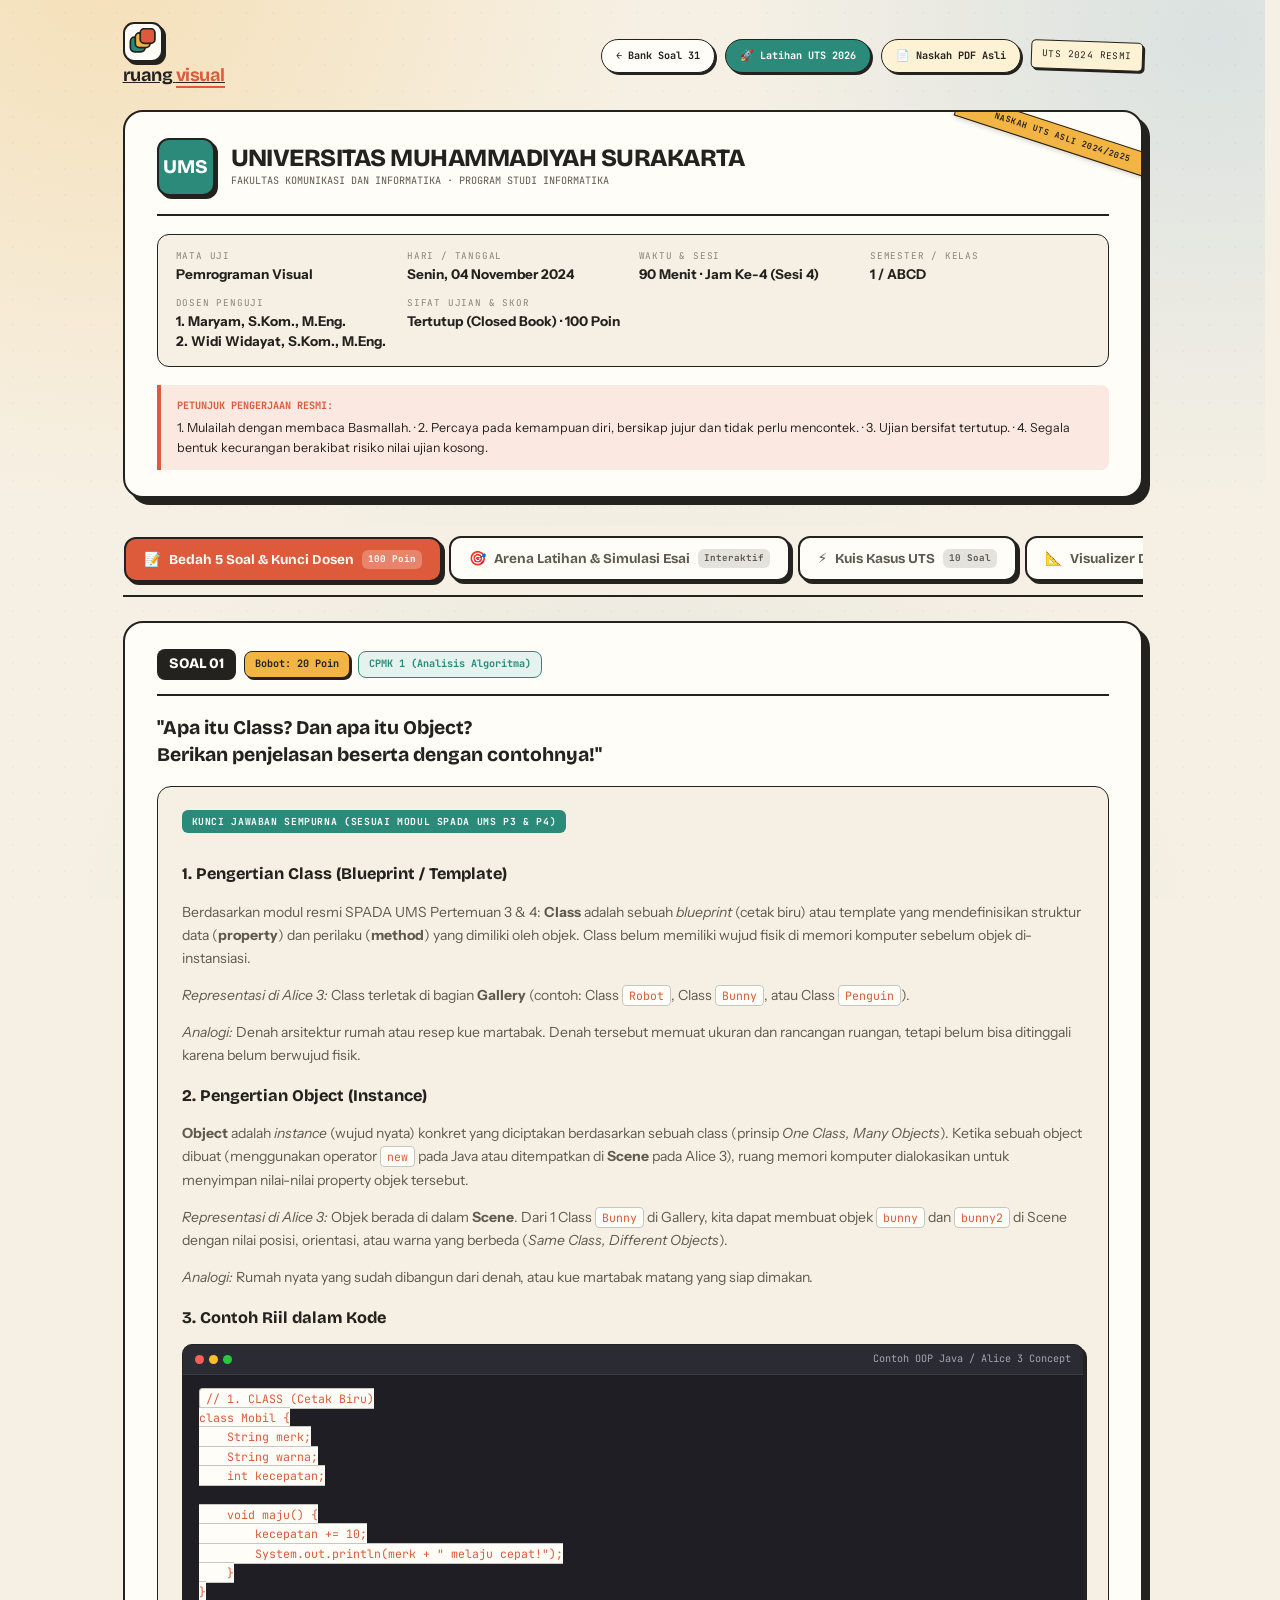
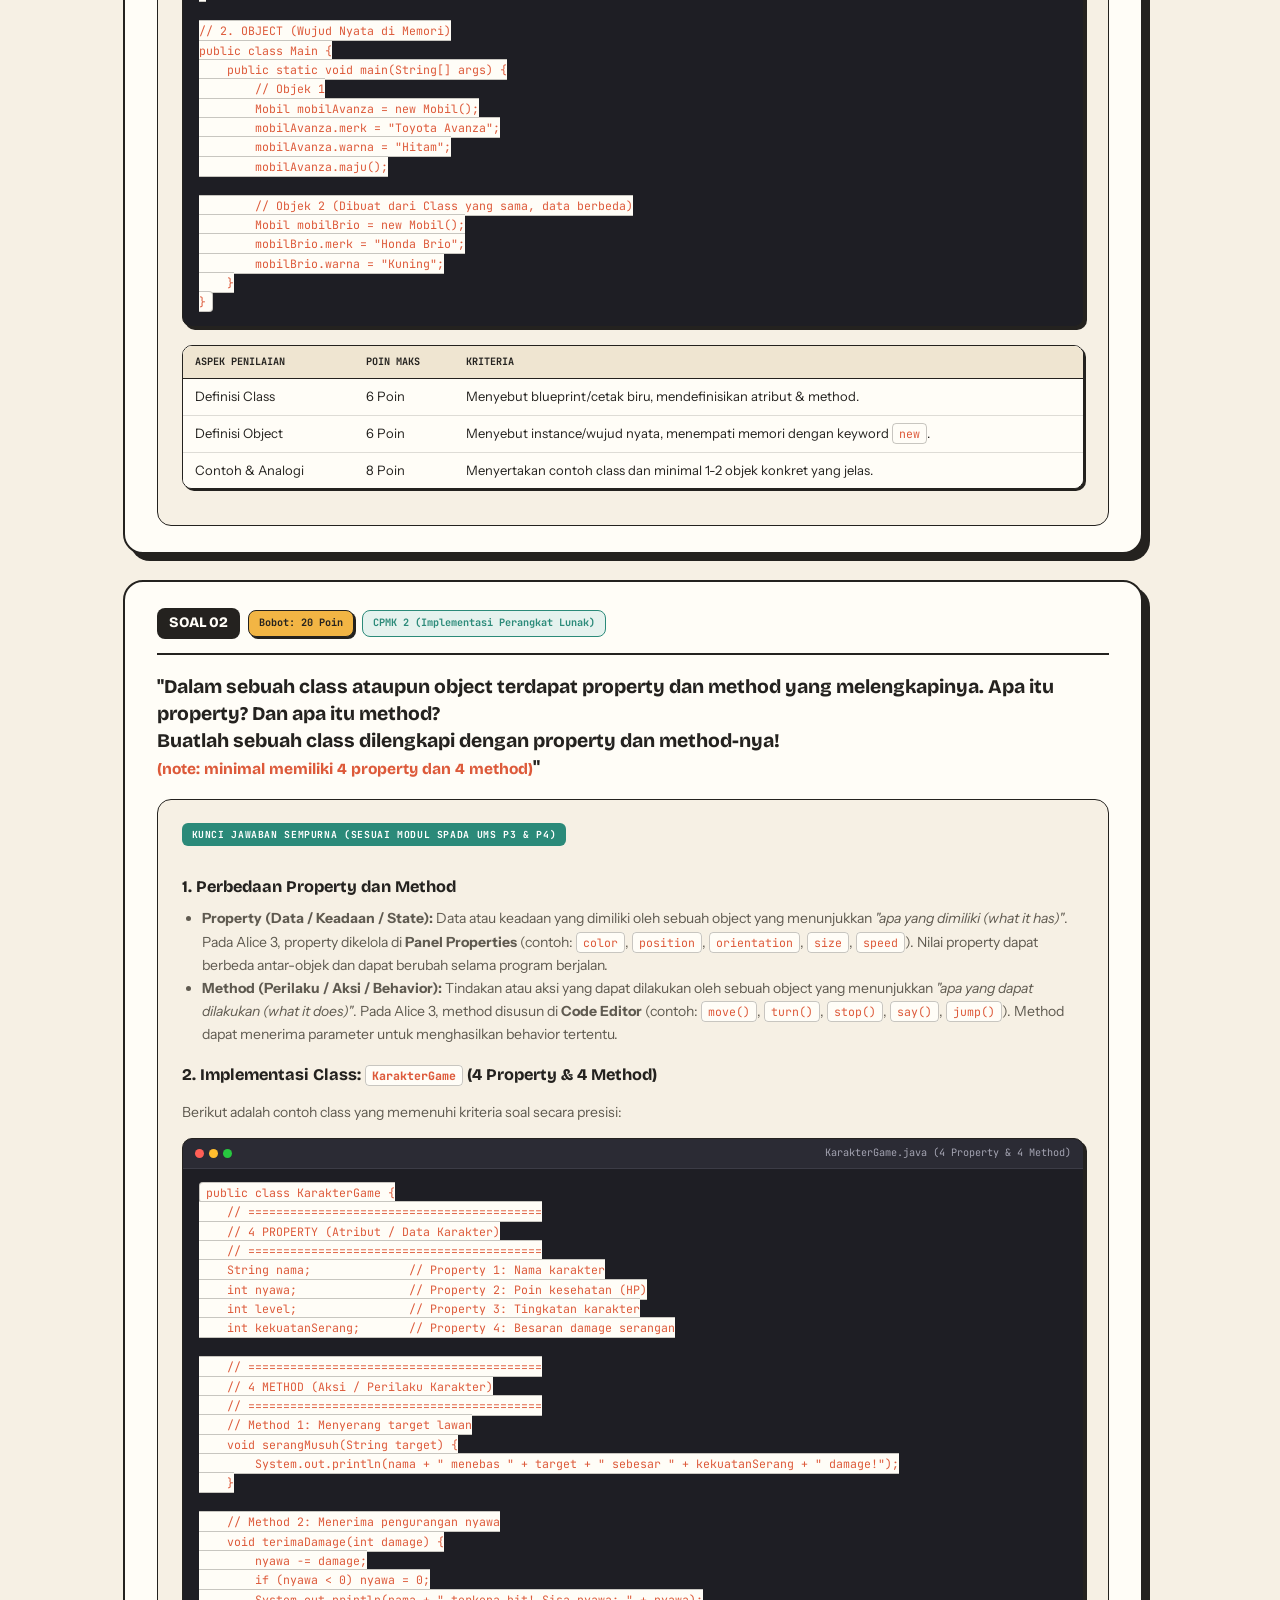
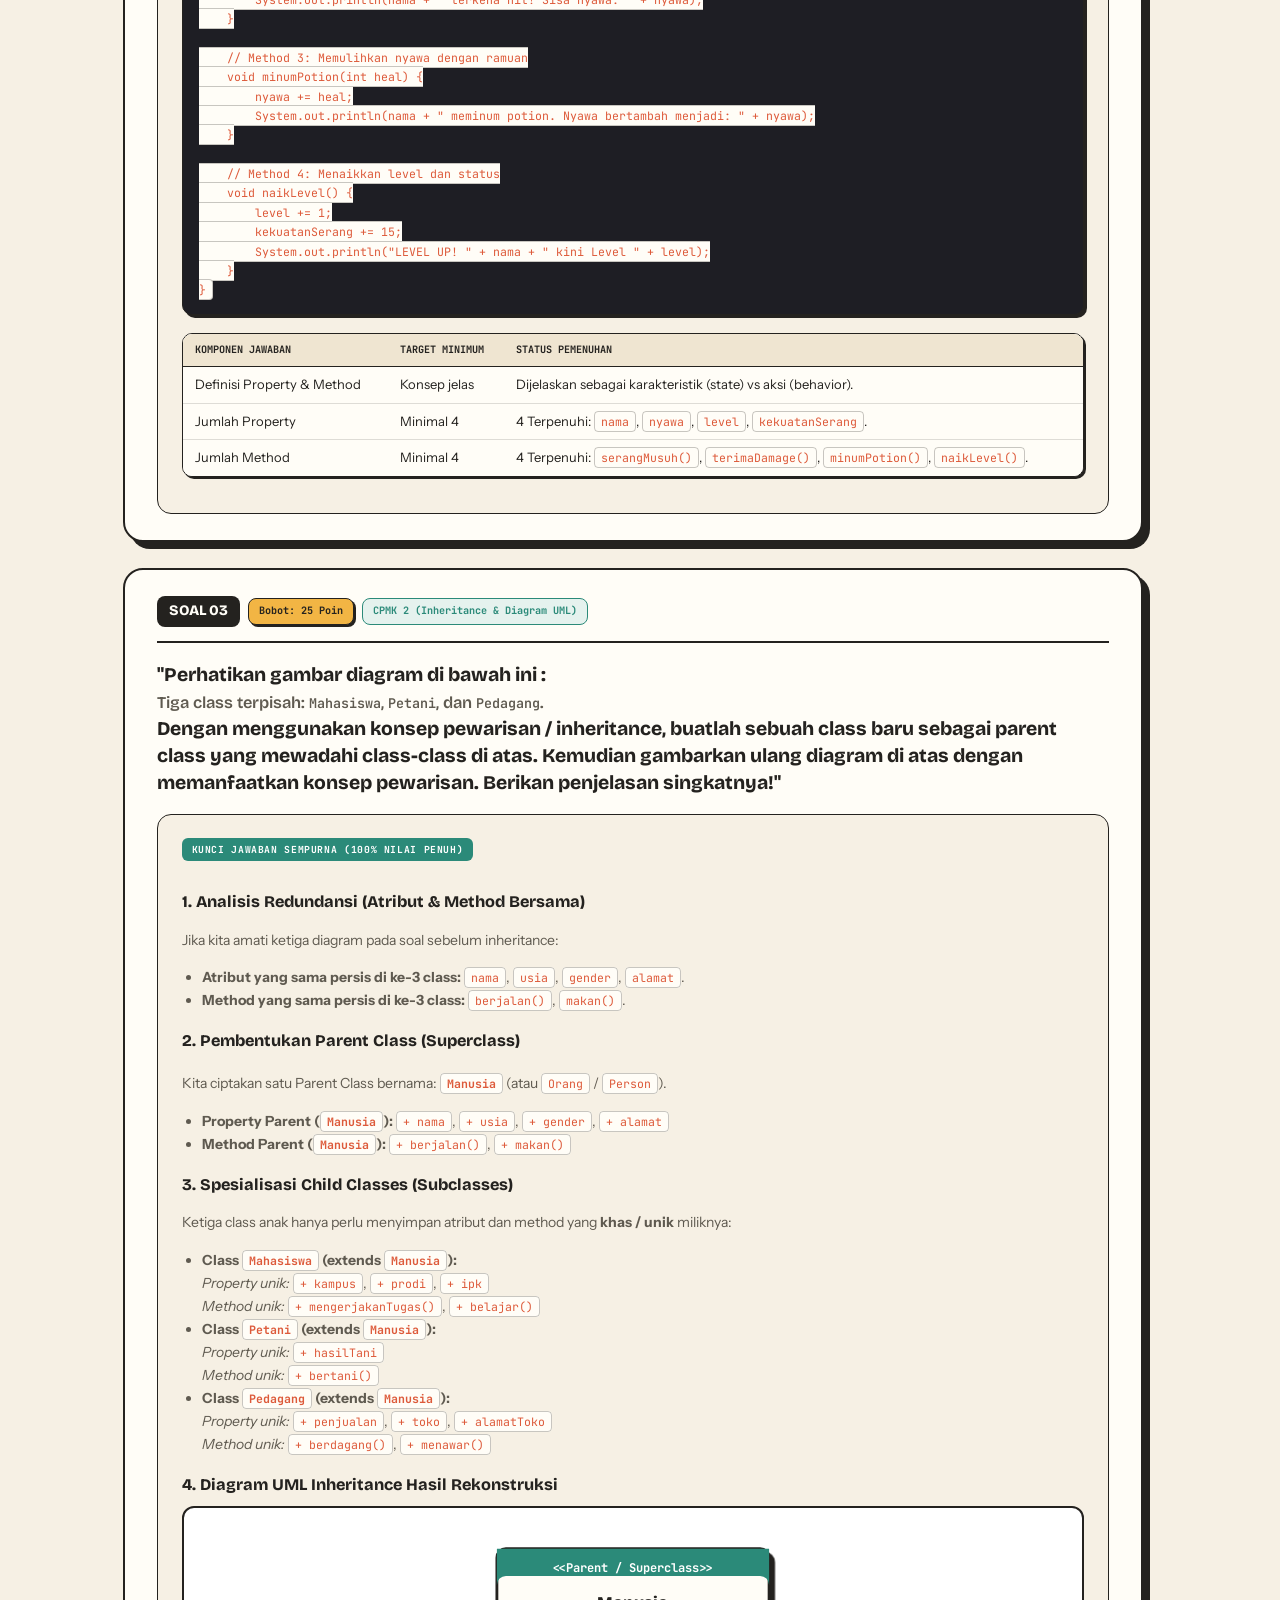
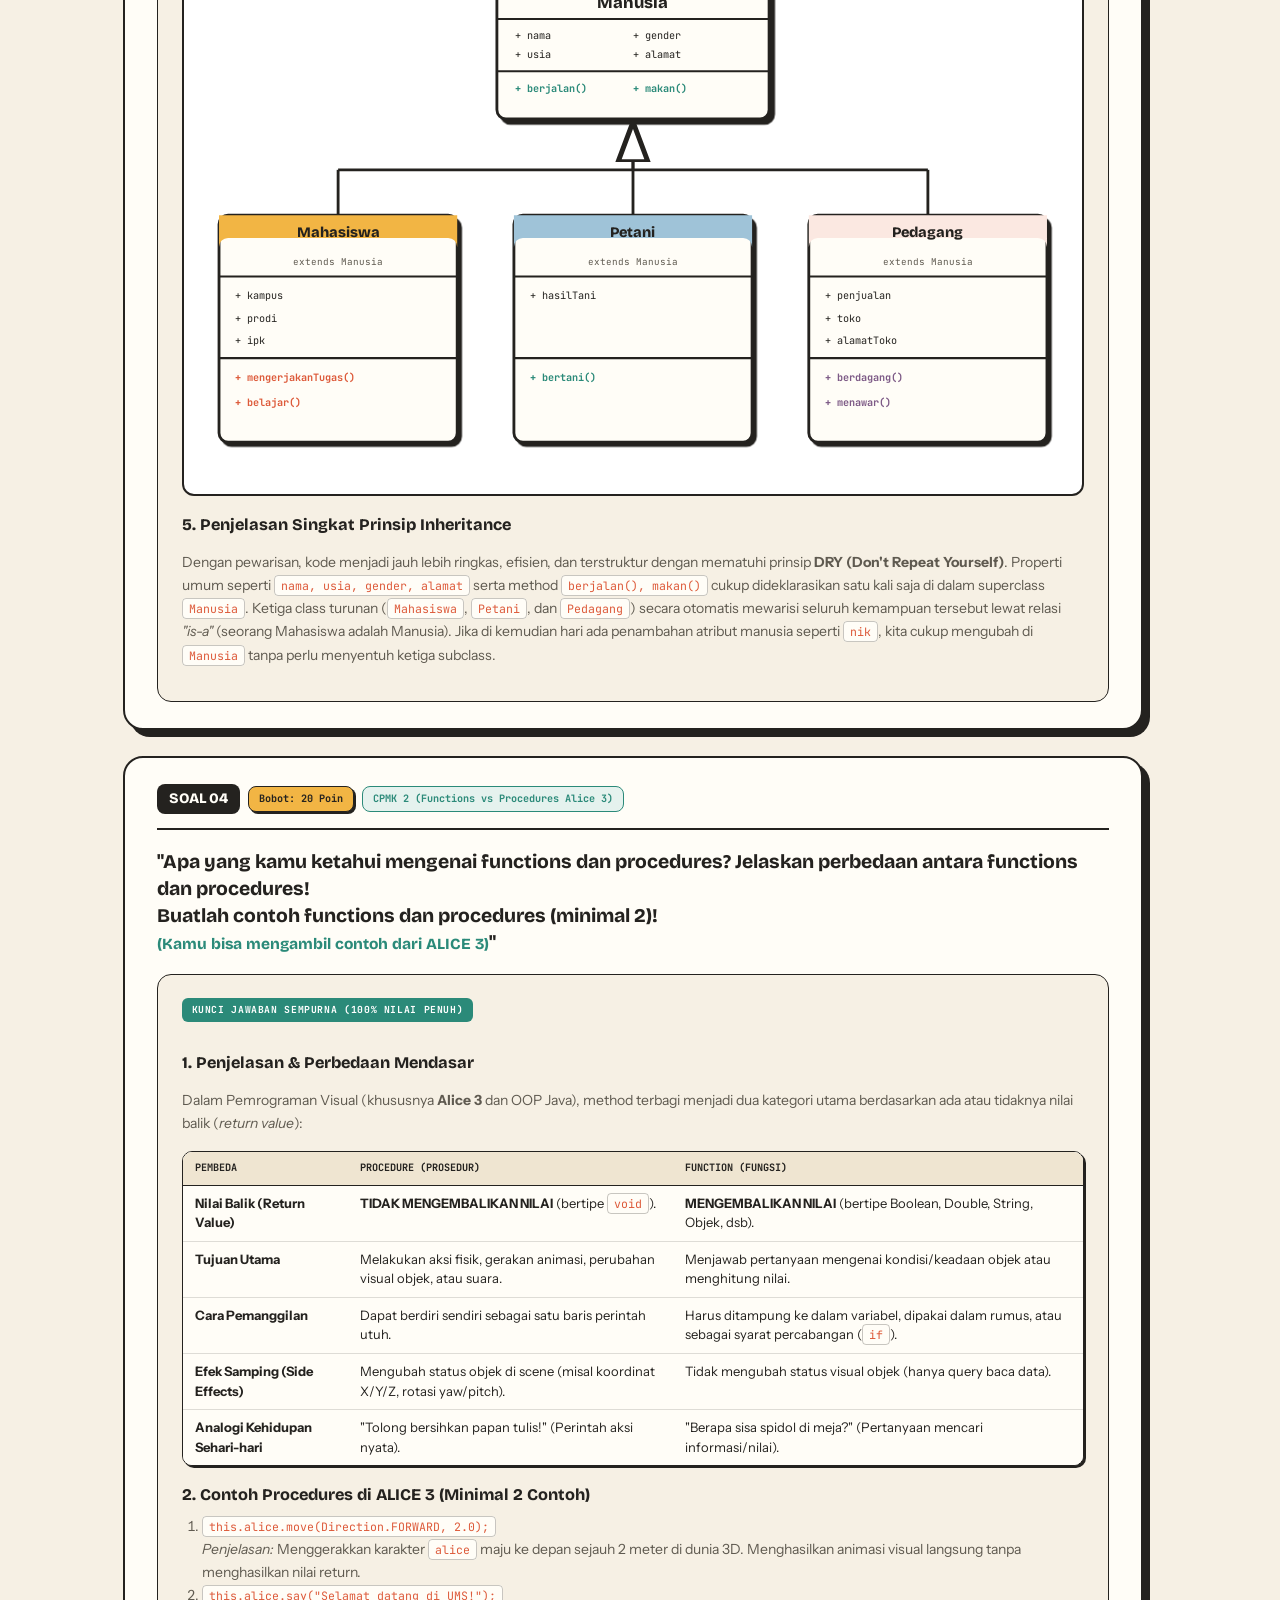
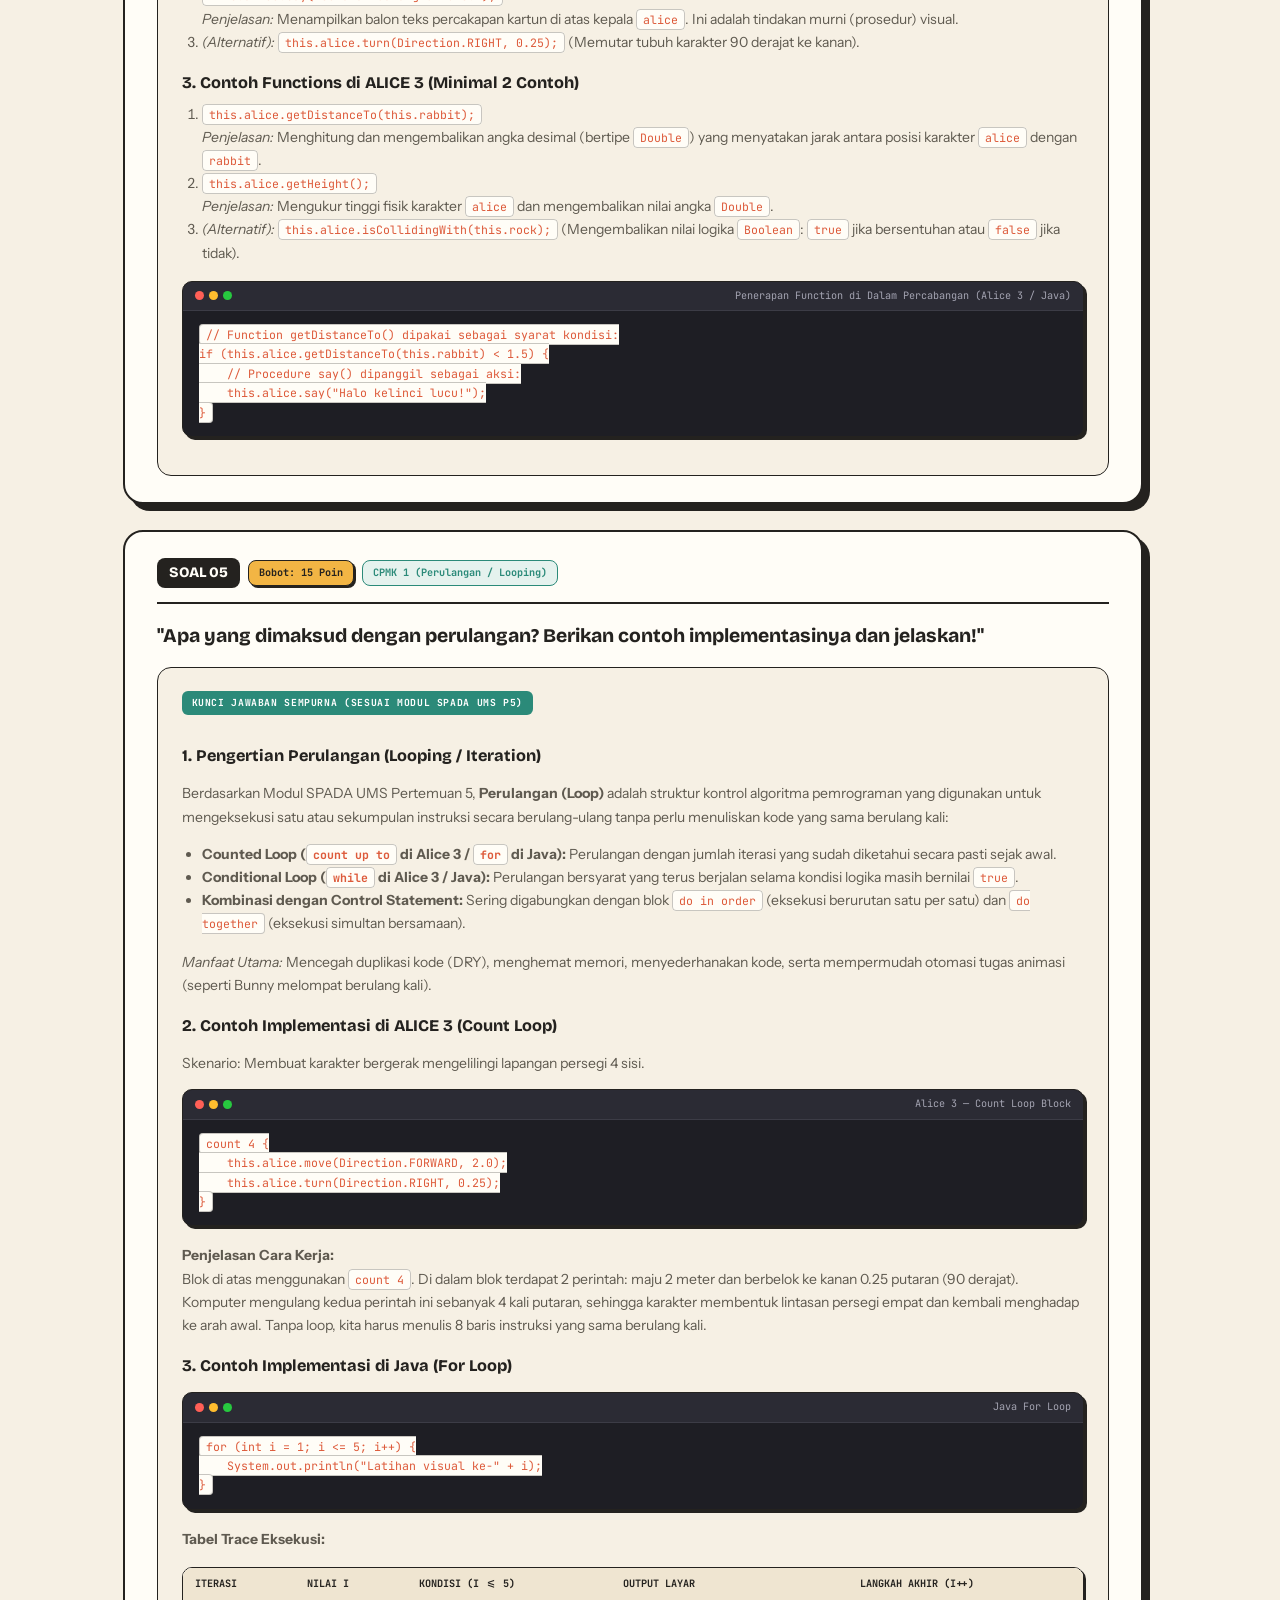
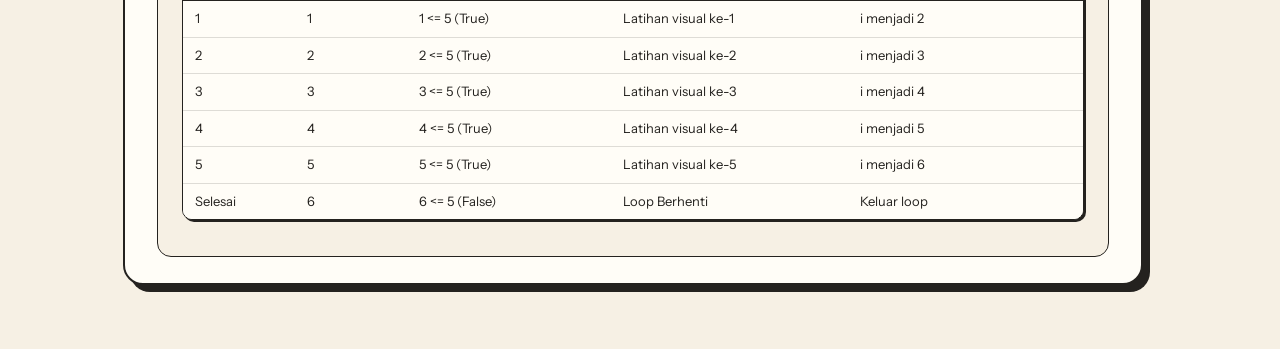
==== commit ee9b5811: "fix(uts-2024): atasi tab-trigger text overflow dan horizontal squashing" ====
--- a/uts-2024.html
+++ b/uts-2024.html
@@ -44,6 +44,9 @@
   font-size: 11px;
   font-weight: 700;
   text-decoration: none;
+  white-space: nowrap;
+  flex: 0 0 auto;
+  flex-shrink: 0;
   box-shadow: 2px 2px 0 var(--ink);
   transition: all .15s ease;
 }
@@ -72,6 +75,7 @@
   display: flex;
   gap: 8px;
   overflow-x: auto;
+  -webkit-overflow-scrolling: touch;
   scrollbar-width: none;
   padding-bottom: 4px;
 }
@@ -91,6 +95,8 @@
   cursor: pointer;
   box-shadow: 3px 3px 0 var(--ink);
   white-space: nowrap;
+  flex: 0 0 auto;
+  flex-shrink: 0;
   transition: all .15s ease;
 }
 .tab-trigger:hover {
@@ -1782,7 +1788,10 @@
 
   const targetPane = document.getElementById('pane-' + tabId);
   if (targetPane) targetPane.classList.add('active');
-  if (btnElement) btnElement.classList.add('active');
+  if (btnElement) {
+    btnElement.classList.add('active');
+    btnElement.scrollIntoView({ behavior: 'smooth', inline: 'center', block: 'nearest' });
+  }
 
   // Trigger re-render diagram jika tab diagram dibuka
   if (tabId === 'diagram') {
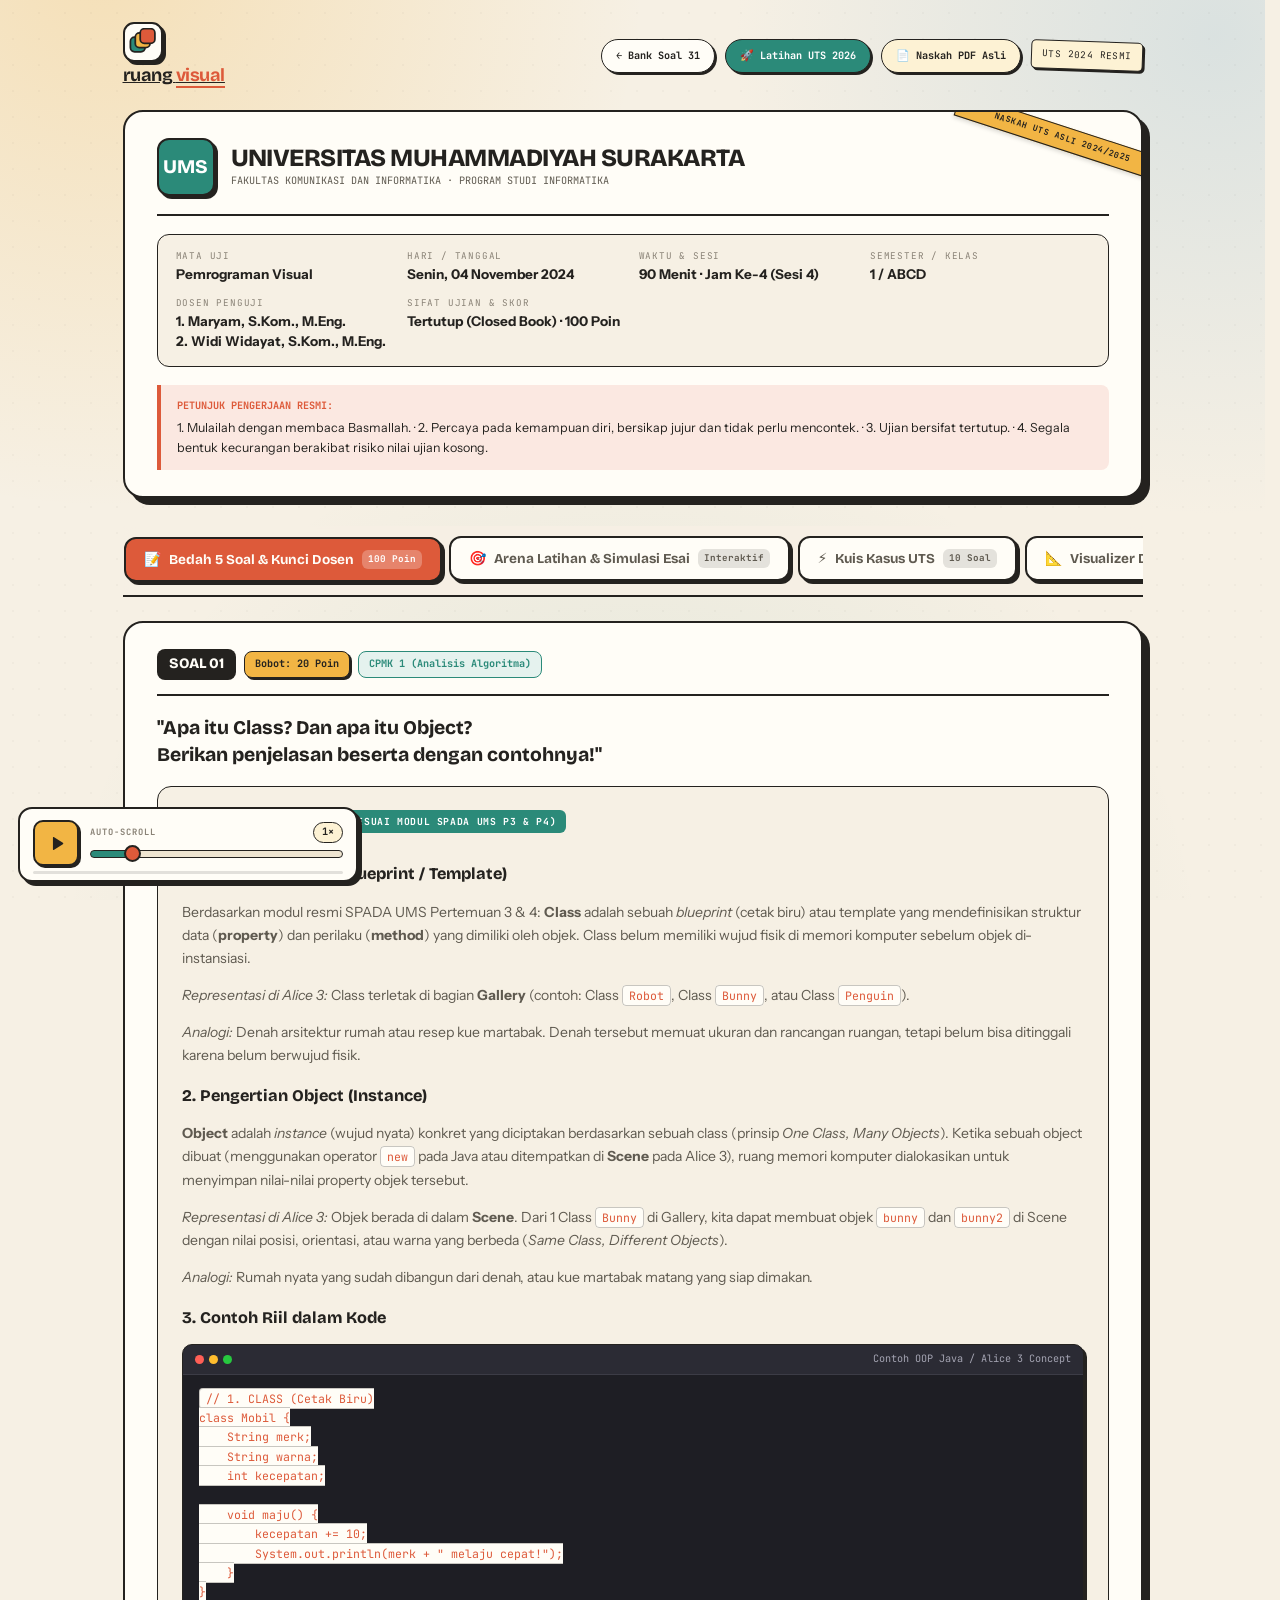
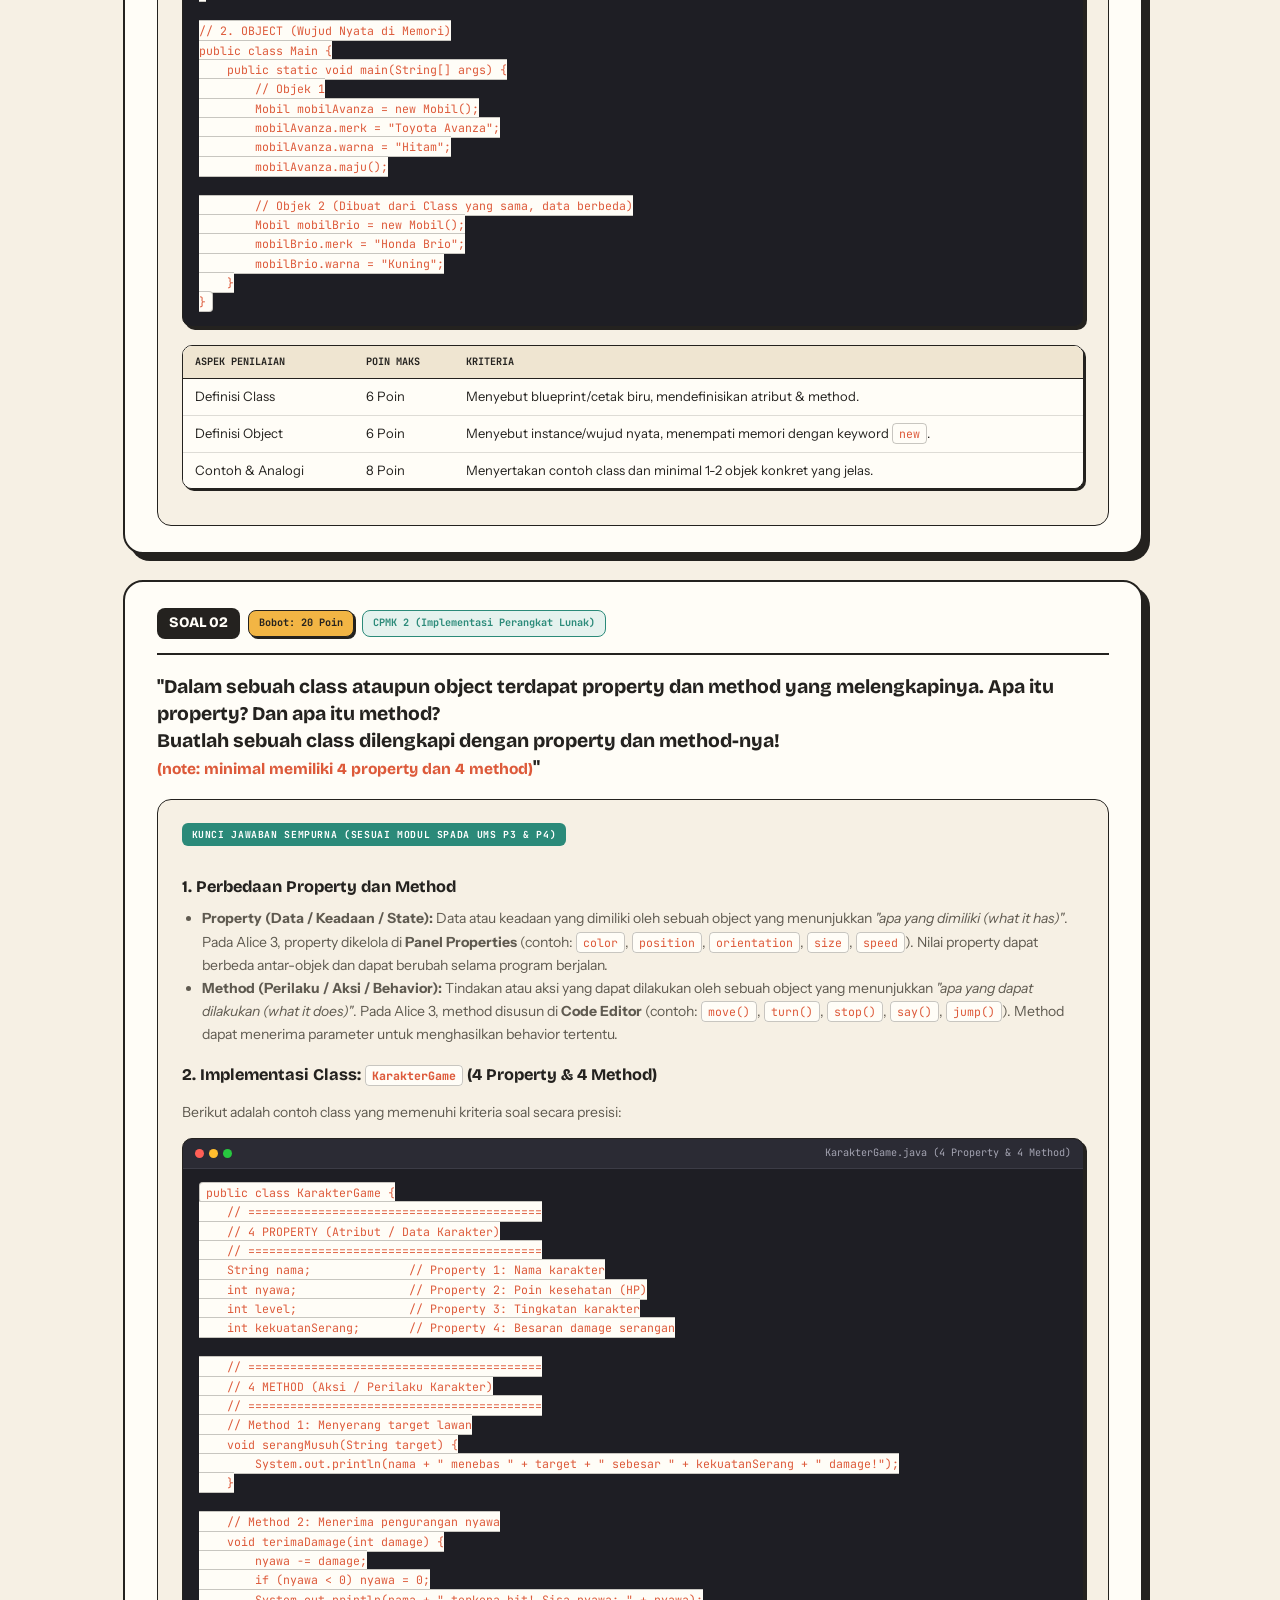
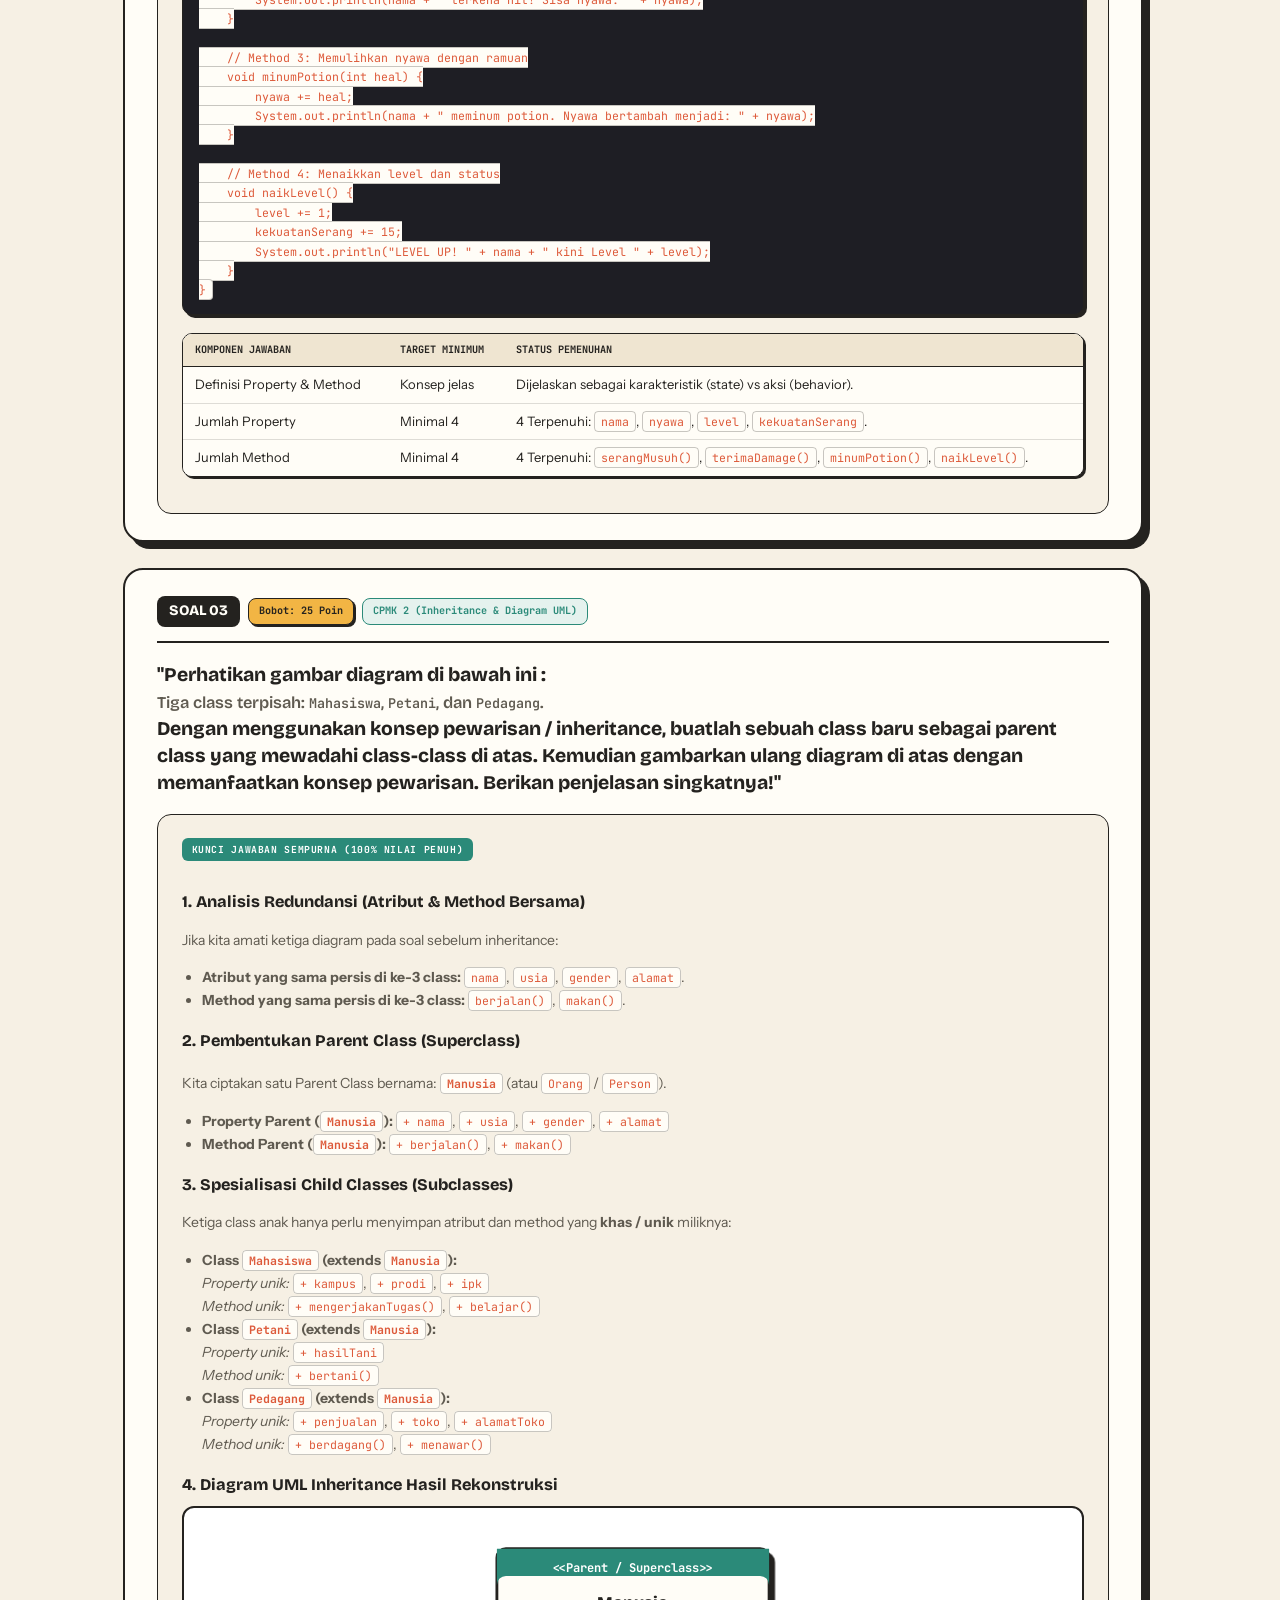
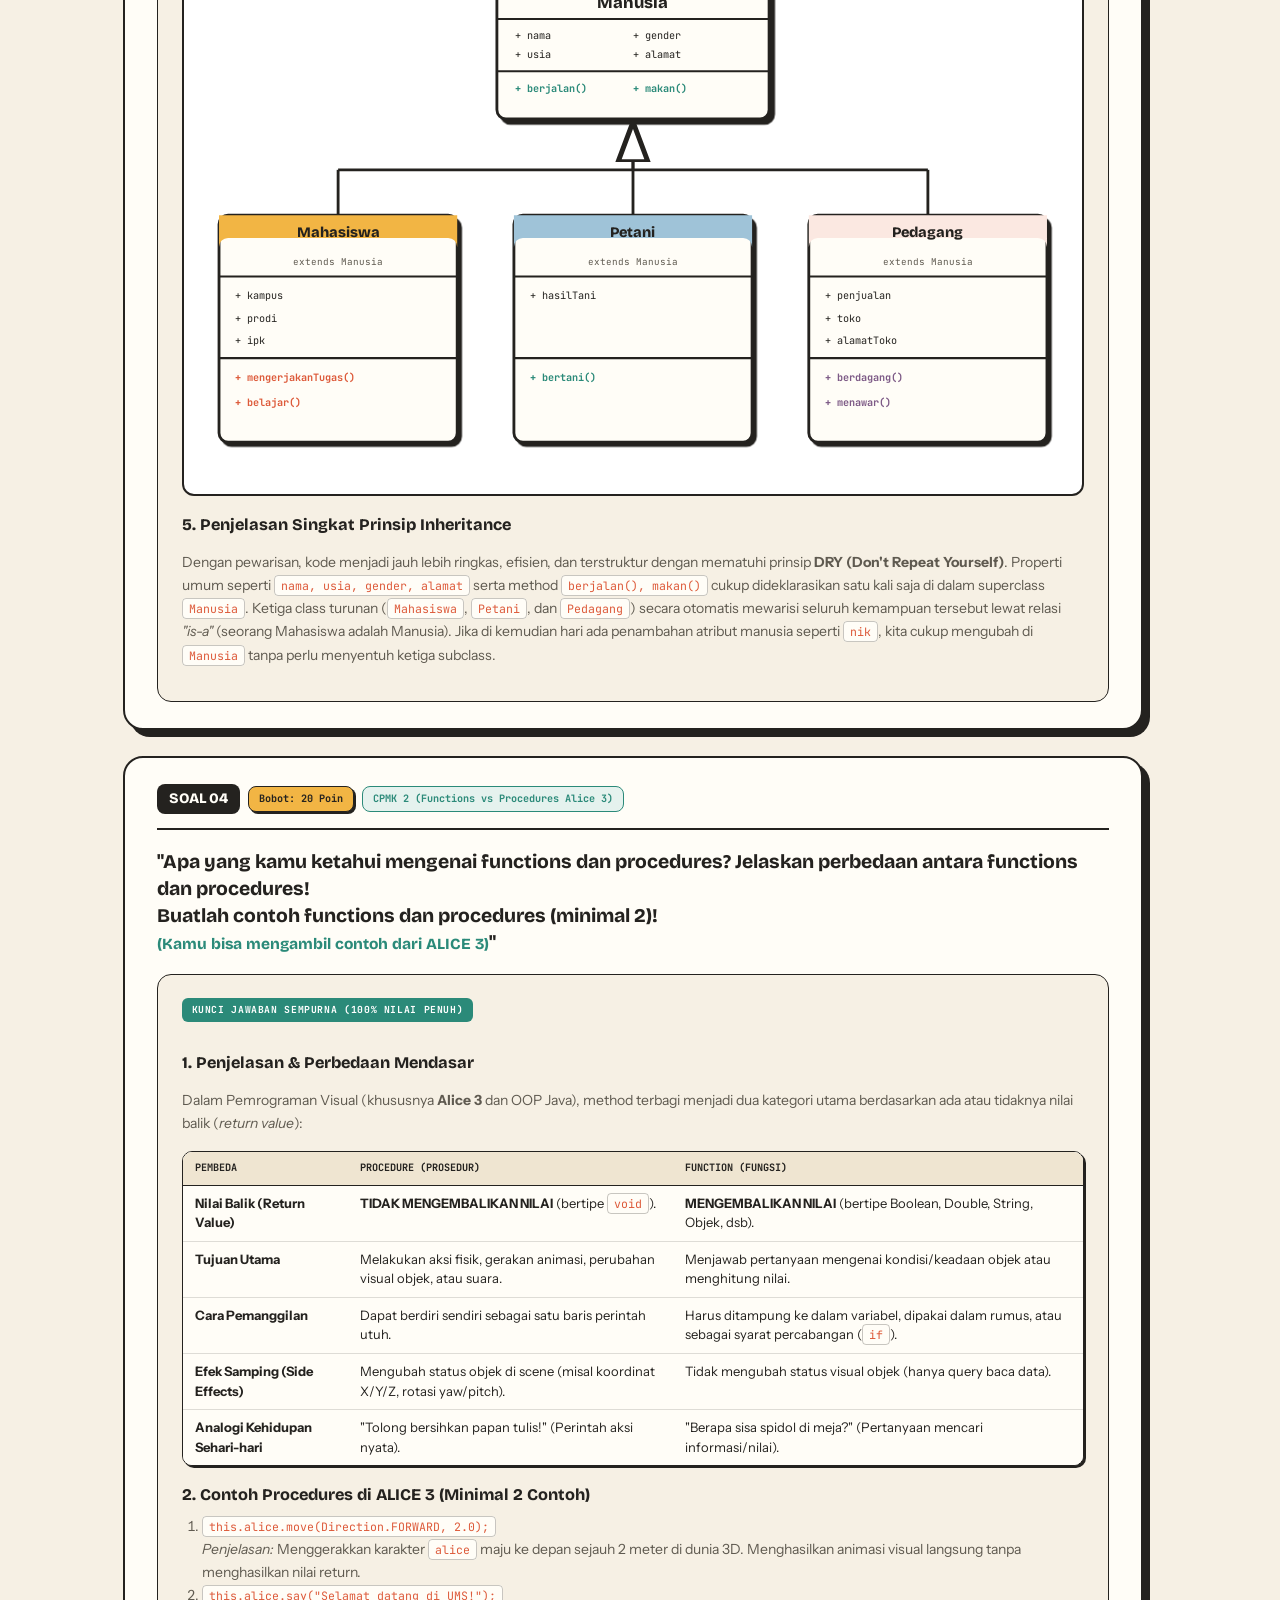
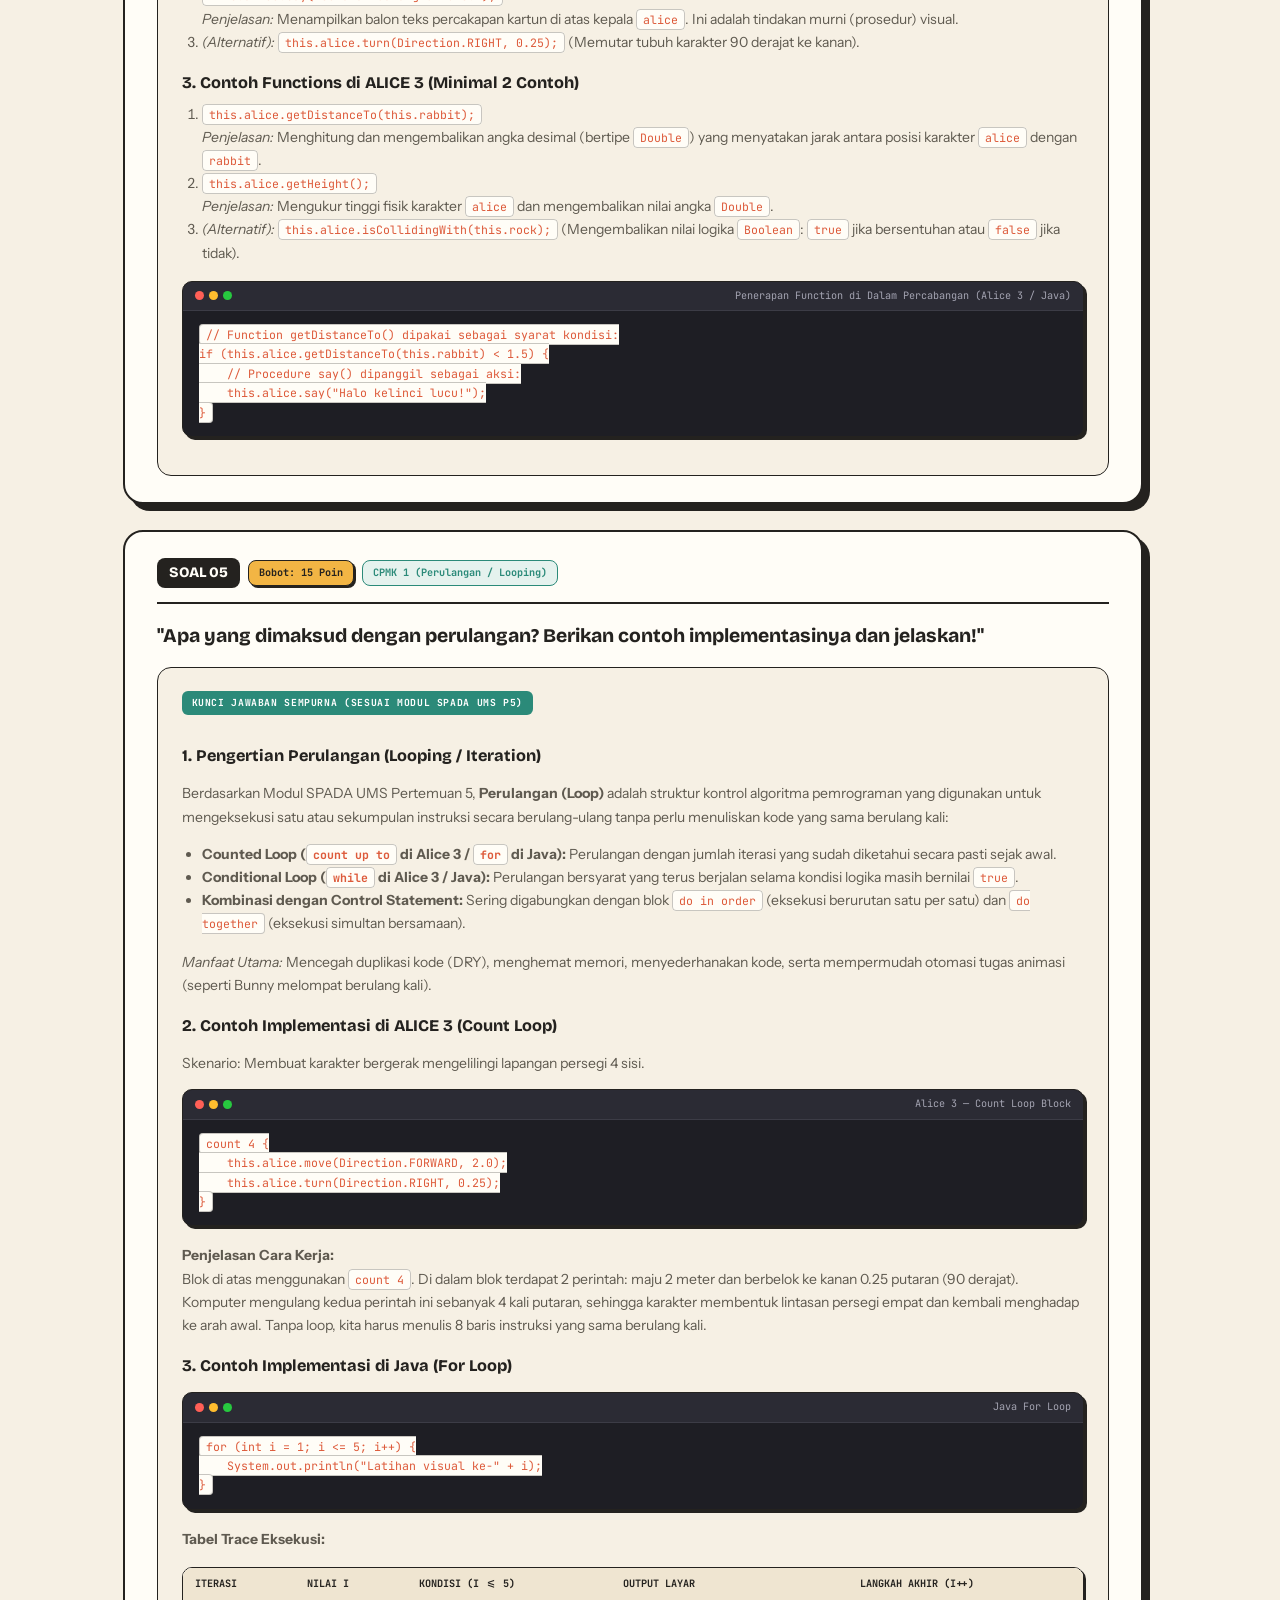
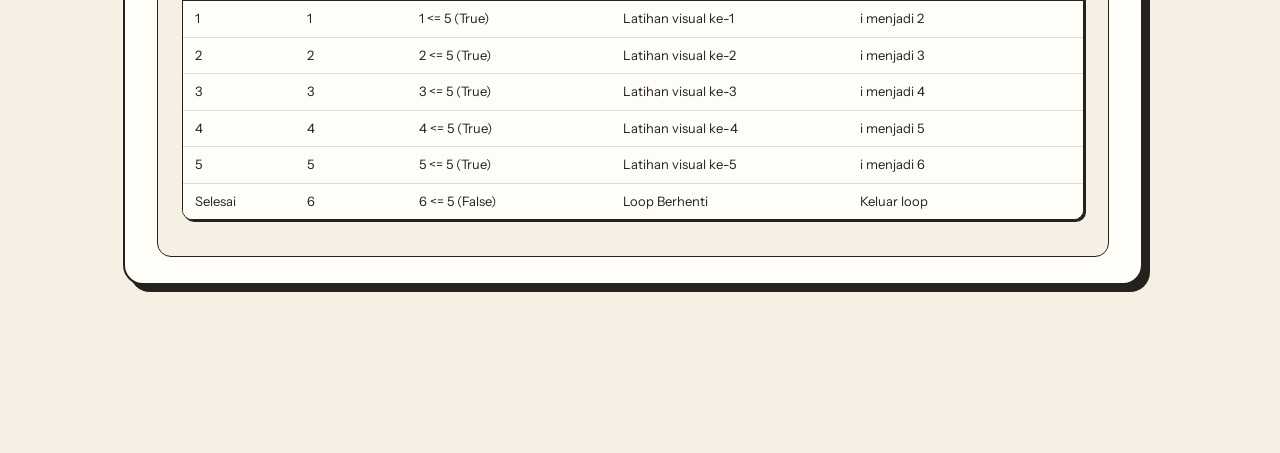
==== commit 140b04c9: "feat(pemvis): tambah auto-scroll materi dan naskah UTS Kontrol auto-scroll 0,5x-4x dengan jeda otoma" ====
--- a/uts-2024.html
+++ b/uts-2024.html
@@ -775,6 +775,7 @@
   box-shadow: 1px 1px 0 var(--ink);
 }
 </style>
+  <link rel="stylesheet" href="autoscroll.css">
 </head>
 <body>
 <a href="#main-content" class="skip-link">Lewati ke konten utama</a>
@@ -2256,6 +2257,7 @@
 
 <button id="btnBackToTop" class="back-to-top" title="Kembali ke atas" aria-label="Kembali ke atas">↑</button>
 
+<script src="autoscroll.js" defer></script>
 </body>
 </html>
 
--- a/styles.css
+++ b/styles.css
@@ -145,7 +145,24 @@
   color:var(--tomato);
   border-bottom:2px solid var(--tomato);
 }
-.head-meta{display:flex;align-items:center;gap:14px;min-width:0}
+.head-meta{display:flex;align-items:center;gap:14px;min-width:0;flex-wrap:wrap}
+.nav-pill{
+  display:inline-flex;
+  align-items:center;
+  gap:6px;
+  white-space:nowrap;
+  flex:0 0 auto;
+  flex-shrink:0;
+  transition:all .15s ease;
+}
+.exam-tabs{
+  -webkit-overflow-scrolling:touch;
+}
+.tab-trigger{
+  white-space:nowrap;
+  flex:0 0 auto;
+  flex-shrink:0;
+}
 .head-note{
   font-family:var(--mono);
   font-size:9.5px;
@@ -351,7 +368,6 @@
   vertical-align: top;
 }
 .rubrik-table tr:last-child td { border-bottom: none; }
-}
 
 /* ---------- tombol ---------- */
 .btn{
@@ -419,6 +435,8 @@
   gap:12px;
   padding:11px 0;
   border-bottom:1.5px dashed rgba(36,34,31,.18);
+  min-width:0;
+  width:100%;
 }
 .topic-row:last-child{border-bottom:0}
 .topic-index{
@@ -436,9 +454,9 @@
   border-radius:50%;
   background:var(--dot);
 }
-.topic-name{flex:0 0 auto;font-size:.93rem;font-weight:650}
+.topic-name{flex:1 1 auto;min-width:0;font-size:.93rem;font-weight:650;line-height:1.35}
 .topic-desc{
-  flex:1;
+  flex:1 1 0;
   min-width:0;
   overflow:hidden;
   white-space:nowrap;
@@ -448,12 +466,14 @@
 }
 .topic-count{
   flex:0 0 auto;
+  margin-left:auto;
   padding:2px 9px;
   border:1.5px solid var(--ink);
   border-radius:999px;
   background:var(--tint);
   font-family:var(--mono);
   font-size:9.5px;
+  white-space:nowrap;
 }
 .syllabus-foot{
   display:flex;
@@ -1154,9 +1174,10 @@
   .syllabus-head{display:block}
   .syllabus-head h2{font-size:1.25rem}
   .syllabus-head p{margin-top:6px;text-align:left}
-  .topic-row{gap:9px;padding:10px 0}
-  .topic-name{font-size:.87rem}
-  .syllabus-foot{font-size:9px;gap:8px}
+  .topic-row{gap:8px;padding:10px 0}
+  .topic-name{font-size:.86rem;line-height:1.35}
+  .topic-count{font-size:9px;padding:2px 7px}
+  .syllabus-foot{font-size:9px;gap:8px;flex-direction:column;align-items:flex-start}
   .site-foot{font-size:9.5px;margin-top:32px}
   .quiz-head{gap:10px;padding:10px 0 12px;margin-bottom:18px}
   .icon-btn{width:38px;height:38px}
--- a/autoscroll.css
+++ b/autoscroll.css
@@ -0,0 +1,223 @@
+/* ============================================================
+   Auto-scroll materi kuliah — kontrol mengambang
+   Dipakai bersama autoscroll.js. Warna mengikuti variabel
+   tema tiap situs, dengan cadangan warna netral.
+   ============================================================ */
+
+.has-autoscroll {
+  padding-bottom: 104px;
+}
+
+.autoscroll-dock {
+  --as-ink: var(--ink, #24221f);
+  --as-card: var(--card, #fffdf7);
+  --as-track: var(--paper-deep, #e9e2d2);
+  --as-accent: var(--mustard, var(--gold, var(--cobalt, #f2b544)));
+  --as-accent-soft: var(--mustard-soft, var(--gold-soft, var(--cobalt-soft, rgba(242, 181, 68, .22))));
+  --as-play: var(--teal, var(--cobalt, var(--olive, #2b8a79)));
+  --as-thumb: var(--tomato, var(--coral, #dd5a3a));
+  --as-faint: var(--faint, var(--ink-faint, #8a8377));
+  --as-mono: var(--mono, ui-monospace, "Cascadia Code", Consolas, monospace);
+
+  position: fixed;
+  left: max(18px, env(safe-area-inset-left));
+  bottom: max(18px, env(safe-area-inset-bottom));
+  z-index: 9000;
+  display: flex;
+  align-items: center;
+  gap: 11px;
+  width: min(340px, calc(100vw - 36px));
+  padding: 11px 13px 14px;
+  background: var(--as-card);
+  border: 2px solid var(--as-ink);
+  border-radius: 14px;
+  box-shadow: 4px 4px 0 var(--as-ink);
+  color: var(--as-ink);
+  font-family: var(--as-mono);
+  -webkit-user-select: none;
+  user-select: none;
+}
+
+.as-play {
+  flex: 0 0 auto;
+  width: 46px;
+  height: 46px;
+  display: grid;
+  place-items: center;
+  padding: 0;
+  background: var(--as-accent);
+  color: var(--as-ink);
+  border: 2px solid var(--as-ink);
+  border-radius: 10px;
+  box-shadow: 2px 2px 0 var(--as-ink);
+  cursor: pointer;
+  touch-action: manipulation;
+  -webkit-tap-highlight-color: transparent;
+  transition: transform .12s ease, background .12s ease, box-shadow .12s ease;
+}
+
+.as-play:hover {
+  transform: translate(-1px, -1px);
+  box-shadow: 3px 3px 0 var(--as-ink);
+}
+
+.as-play:active {
+  transform: translate(1px, 1px);
+  box-shadow: 1px 1px 0 var(--as-ink);
+}
+
+.autoscroll-dock.is-playing .as-play {
+  background: var(--as-play);
+  color: #fff;
+}
+
+.as-play svg {
+  display: block;
+  width: 19px;
+  height: 19px;
+  fill: currentColor;
+}
+
+.as-ico-pause { display: none; }
+.autoscroll-dock.is-playing .as-ico-play { display: none; }
+.autoscroll-dock.is-playing .as-ico-pause { display: block; }
+
+.as-body {
+  flex: 1 1 auto;
+  min-width: 0;
+}
+
+.as-top {
+  display: flex;
+  align-items: center;
+  justify-content: space-between;
+  gap: 8px;
+  margin-bottom: 1px;
+}
+
+.as-title {
+  overflow: hidden;
+  font-size: 9.5px;
+  font-weight: 700;
+  letter-spacing: .11em;
+  text-transform: uppercase;
+  color: var(--as-faint);
+  white-space: nowrap;
+  text-overflow: ellipsis;
+}
+
+.as-speed {
+  flex: 0 0 auto;
+  padding: 1px 8px;
+  font-size: 11px;
+  font-weight: 700;
+  color: var(--as-ink);
+  background: var(--as-accent-soft);
+  border: 1.5px solid var(--as-ink);
+  border-radius: 999px;
+  font-variant-numeric: tabular-nums;
+}
+
+.as-range {
+  -webkit-appearance: none;
+  appearance: none;
+  display: block;
+  width: 100%;
+  height: 20px;
+  margin: 0;
+  padding: 0;
+  background: transparent;
+  cursor: pointer;
+  touch-action: none;
+}
+
+.as-range::-webkit-slider-runnable-track {
+  height: 8px;
+  background: linear-gradient(90deg, var(--as-play) 0 var(--fill, 14%), var(--as-track) var(--fill, 14%) 100%);
+  border: 1.5px solid var(--as-ink);
+  border-radius: 999px;
+}
+
+.as-range::-moz-range-track {
+  height: 8px;
+  background: linear-gradient(90deg, var(--as-play) 0 var(--fill, 14%), var(--as-track) var(--fill, 14%) 100%);
+  border: 1.5px solid var(--as-ink);
+  border-radius: 999px;
+}
+
+.as-range::-webkit-slider-thumb {
+  -webkit-appearance: none;
+  appearance: none;
+  width: 17px;
+  height: 17px;
+  margin-top: -5.5px;
+  background: var(--as-thumb);
+  border: 2px solid var(--as-ink);
+  border-radius: 50%;
+}
+
+.as-range::-moz-range-thumb {
+  width: 14px;
+  height: 14px;
+  background: var(--as-thumb);
+  border: 2px solid var(--as-ink);
+  border-radius: 50%;
+}
+
+.as-range:focus-visible {
+  outline: 3px solid var(--as-play);
+  outline-offset: 2px;
+  border-radius: 999px;
+}
+
+.as-progress {
+  position: absolute;
+  left: 13px;
+  right: 13px;
+  bottom: 6px;
+  height: 3px;
+  background: rgba(36, 34, 31, .13);
+  border-radius: 999px;
+  overflow: hidden;
+}
+
+.as-progress i {
+  display: block;
+  width: 0;
+  height: 100%;
+  background: var(--as-play);
+  border-radius: inherit;
+}
+
+@media (max-width: 640px) {
+  .has-autoscroll {
+    padding-bottom: calc(96px + env(safe-area-inset-bottom));
+  }
+  .autoscroll-dock {
+    left: max(12px, env(safe-area-inset-left));
+    right: max(12px, env(safe-area-inset-right));
+    bottom: max(12px, env(safe-area-inset-bottom));
+    width: auto;
+    gap: 9px;
+    padding: 9px 11px 13px;
+  }
+  .as-play {
+    width: 44px;
+    height: 44px;
+  }
+}
+
+@media (prefers-reduced-motion: reduce) {
+  .as-play {
+    transition: none;
+  }
+}
+
+@media print {
+  .autoscroll-dock {
+    display: none !important;
+  }
+  .has-autoscroll {
+    padding-bottom: 0 !important;
+  }
+}
